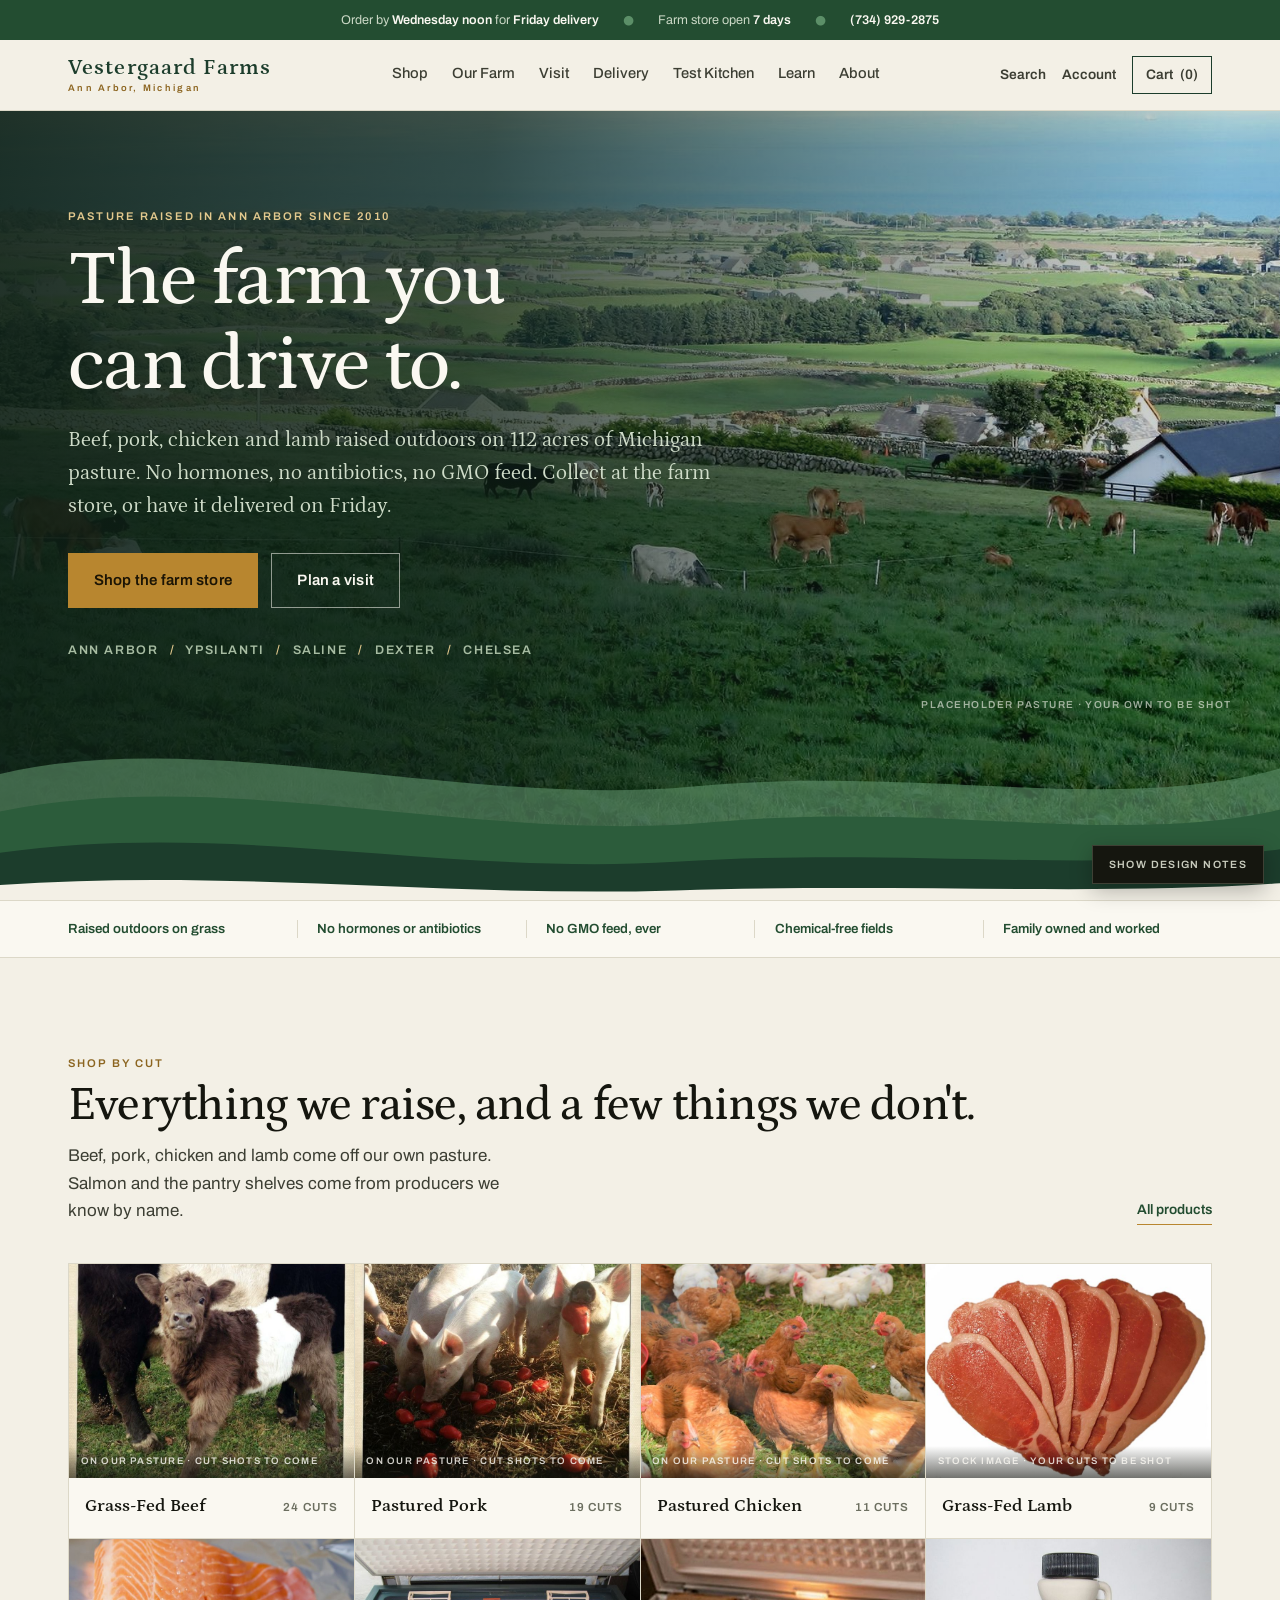
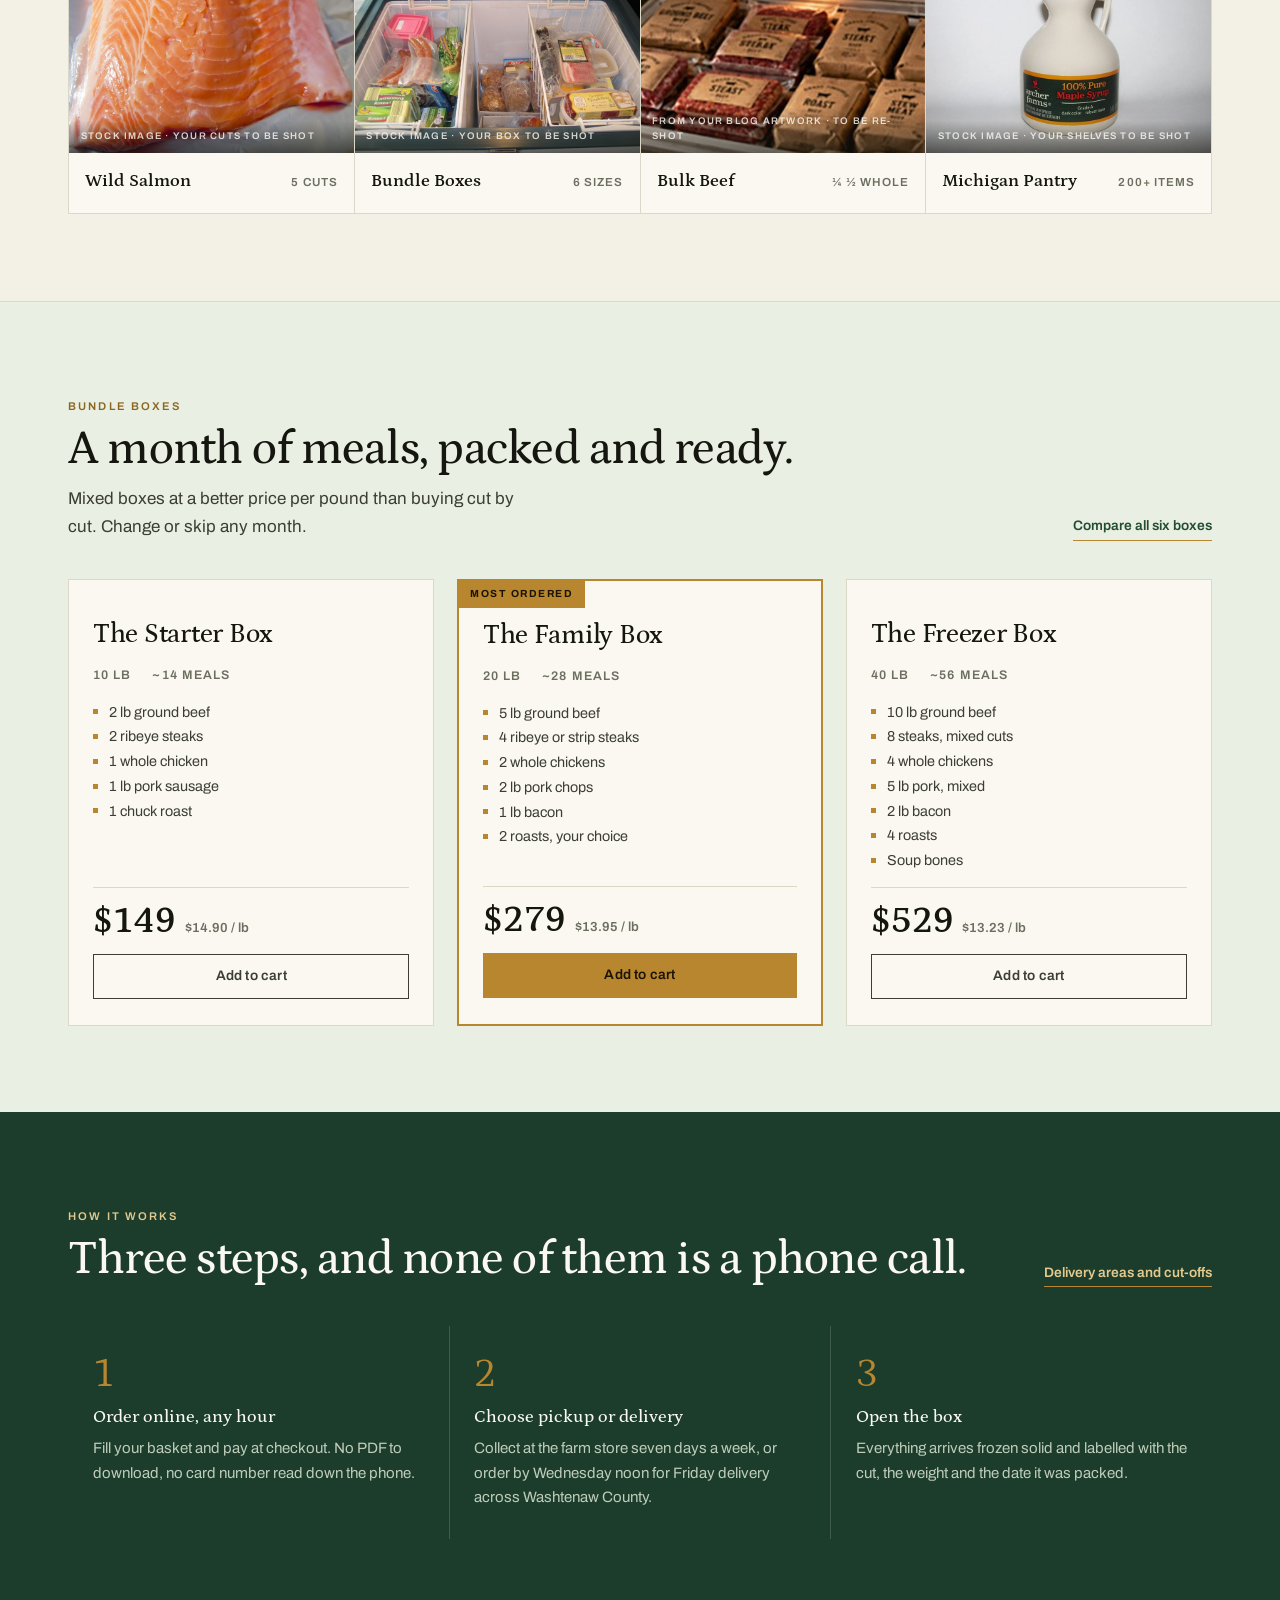
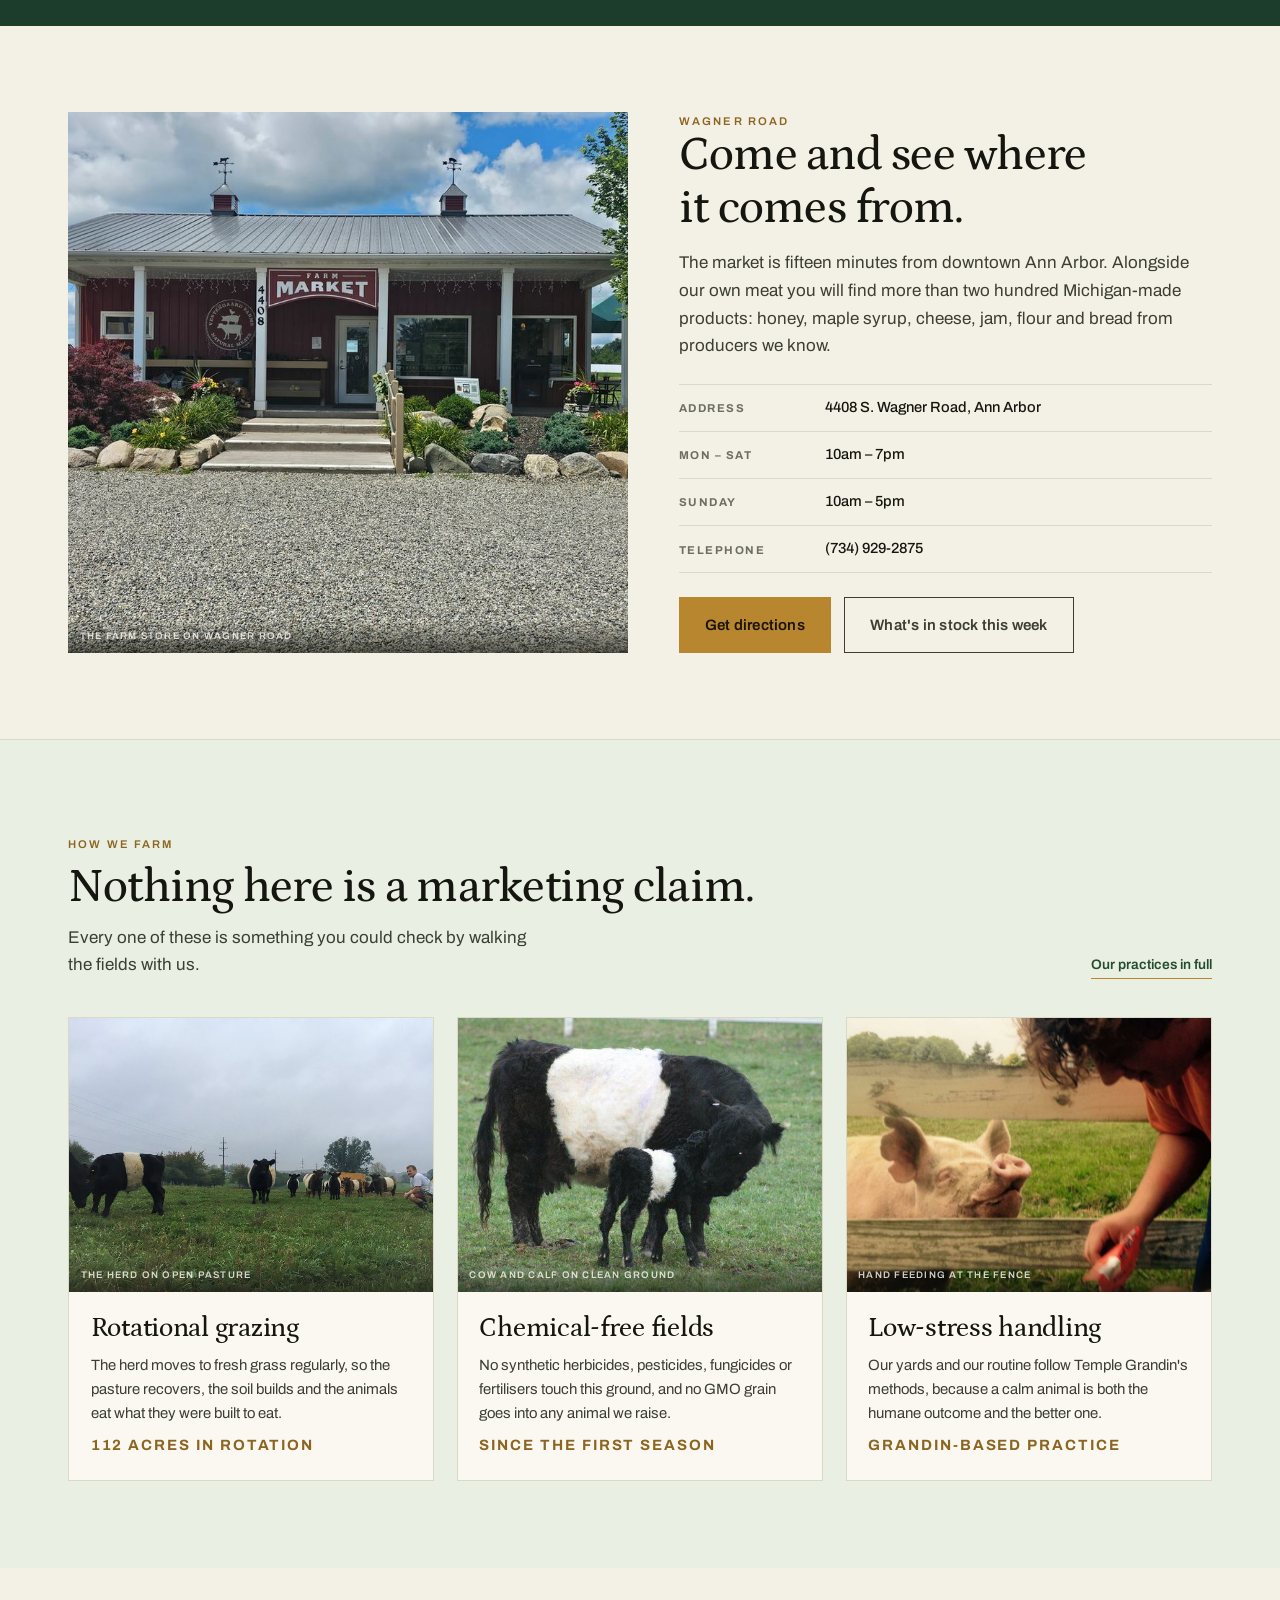
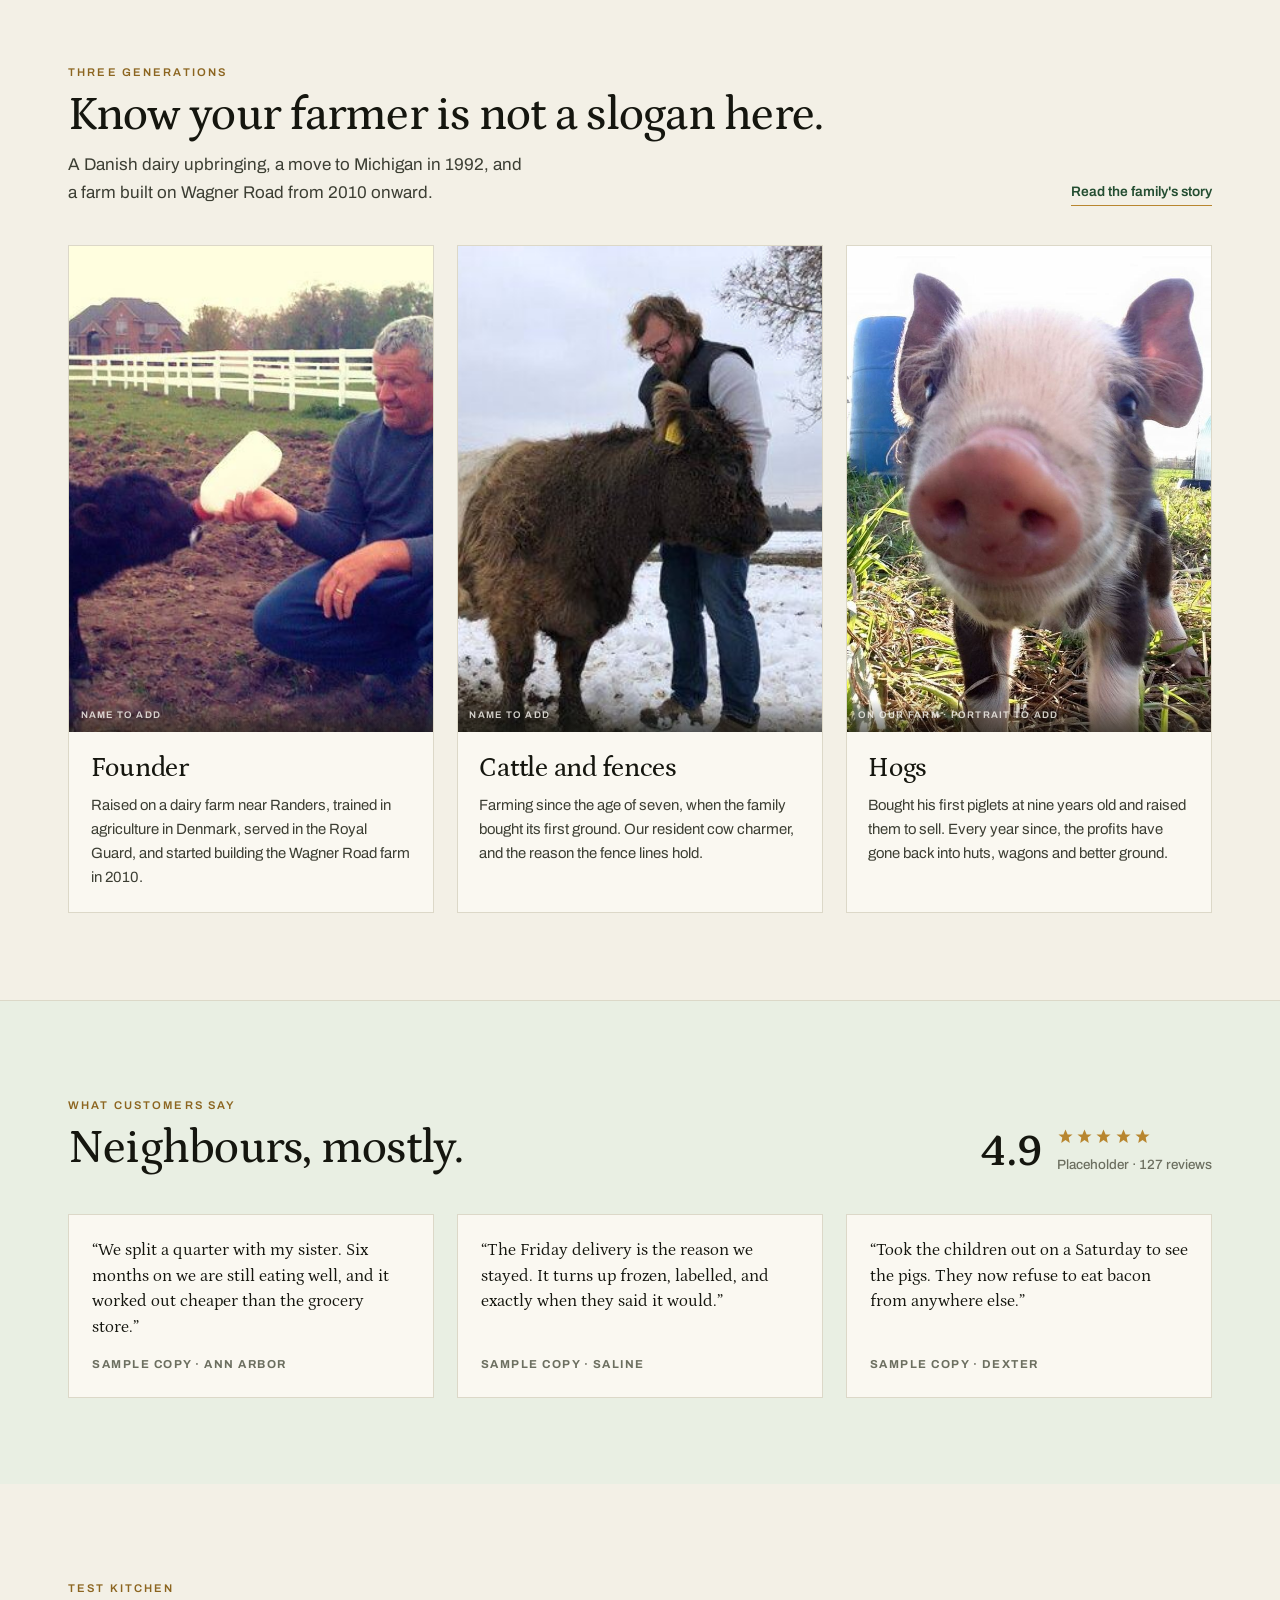
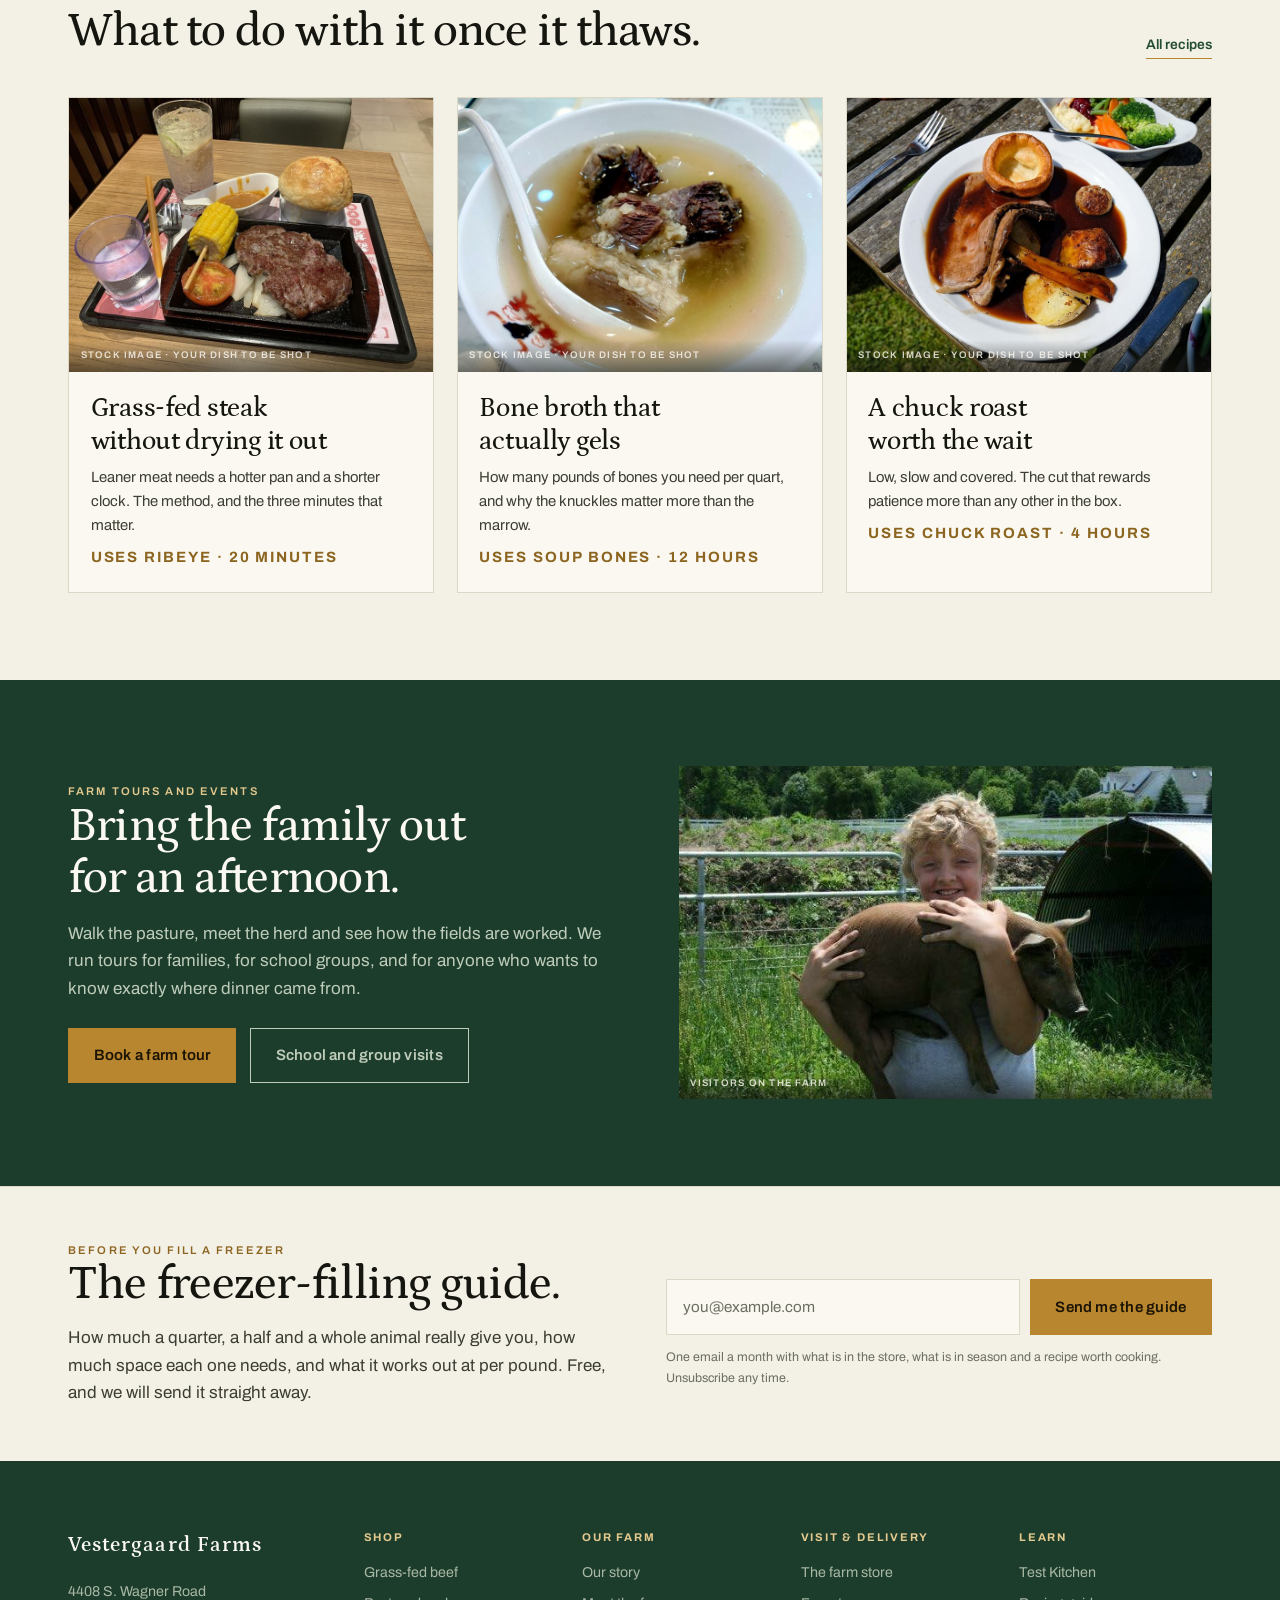
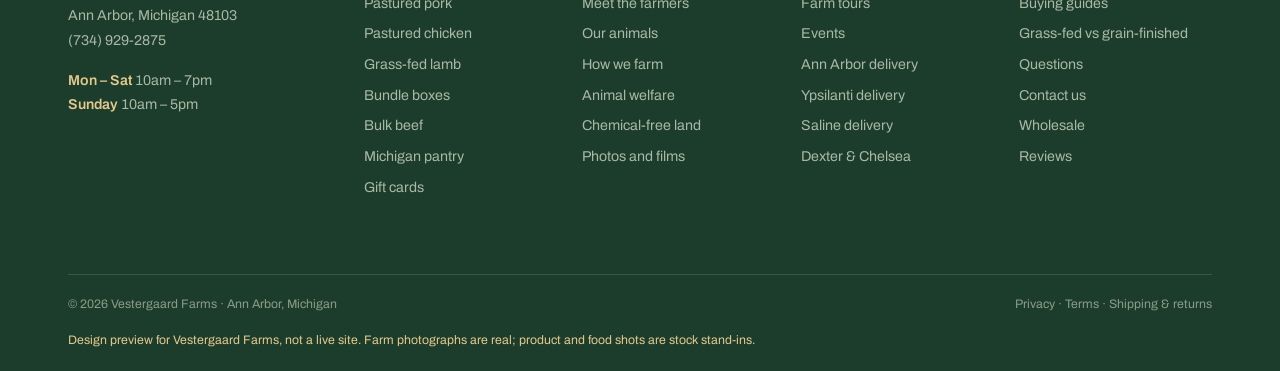
==== index.html @ 3592b152 "Vestergaard Farms homepage design preview" ====
<!DOCTYPE html>
<html lang="en">
<head>
<meta charset="utf-8">
<meta name="viewport" content="width=device-width, initial-scale=1">
<title>Vestergaard Farms Homepage</title>
<link rel="preconnect" href="https://fonts.googleapis.com">
<link rel="preconnect" href="https://fonts.gstatic.com" crossorigin>
<link href="https://fonts.googleapis.com/css2?family=Archivo:wght@400;500;600;700&family=Petrona:ital,wght@0,400;0,500;0,600;0,700;1,400&display=swap" rel="stylesheet">

<style>
/* ============================================================ tokens */
:root{
  --paper:#F3F0E6; --bone:#FAF8F1; --pale:#E9EFE3; --linen:#E0DED1;
  --forest:#1C3D2C; --green:#234D31; --field:#3F7D52; --moss:#5C8F68;
  --gold:#B8862F; --gold-dp:#8C6520; --gold-lt:#E3C98E;
  --ink:#15160F; --body:#3C3E33; --muted:#6C6F60;
  --rule:#DCD8C8;
  --serif:"Petrona",Georgia,"Times New Roman",serif;
  --sans:"Archivo",system-ui,"Segoe UI",Roboto,Helvetica,Arial,sans-serif;
  --max:1240px; --pad:clamp(1.15rem,4vw,3rem);
}

/* ============================================================ reset */
*,*::before,*::after{box-sizing:border-box}
html{-webkit-text-size-adjust:100%}
body{margin:0;background:var(--paper);color:var(--body);
  font-family:var(--sans);font-size:17px;line-height:1.62;
  -webkit-font-smoothing:antialiased}
img,svg{display:block;max-width:100%}
h1,h2,h3,h4,p,ul,ol,figure,blockquote,dl,dd{margin:0}
ul,ol{padding:0;list-style:none}
a{color:inherit;text-decoration:none}
button{font:inherit;color:inherit;background:none;border:0;cursor:pointer}
:focus-visible{outline:2px solid var(--gold);outline-offset:3px}
@media (prefers-reduced-motion:reduce){
  *,*::before,*::after{animation-duration:.001ms!important;transition-duration:.001ms!important}
}

/* ============================================================ type */
.h-xl,.h-lg,.h-md,.h-sm{font-family:var(--serif);color:var(--ink);
  font-weight:500;text-wrap:balance;line-height:1.08}
.h-xl{font-size:clamp(2.9rem,7vw,4.9rem);letter-spacing:-.022em}
.h-lg{font-size:clamp(1.95rem,4vw,2.95rem);letter-spacing:-.016em;line-height:1.12}
.h-md{font-size:clamp(1.32rem,2.2vw,1.68rem);letter-spacing:-.01em;line-height:1.2}
.h-sm{font-size:1.1rem;line-height:1.3}
.lede{font-family:var(--serif);font-size:clamp(1.1rem,1.65vw,1.32rem);
  line-height:1.55;max-width:44ch}
.eyebrow{font-size:.7rem;font-weight:600;letter-spacing:.19em;
  text-transform:uppercase;color:var(--gold-dp)}
.eyebrow--lt{color:var(--gold-lt)}
.prose{max-width:60ch}
.num{font-variant-numeric:tabular-nums;font-feature-settings:"tnum" 1}

/* ============================================================ layout */
.wrap{max-width:var(--max);margin-inline:auto;padding-inline:var(--pad)}
.band{padding-block:clamp(3.4rem,7vw,5.4rem)}
.band--tight{padding-block:clamp(2.4rem,4.5vw,3.4rem)}
.band--dark{background:var(--forest);color:#BFCCBA}
.band--dark .h-lg,.band--dark .h-md,.band--dark .h-sm{color:var(--bone)}
.band--pale{background:var(--pale)}
.rule-top{border-top:1px solid var(--rule)}
.head{display:flex;align-items:flex-end;justify-content:space-between;
  gap:1.4rem;flex-wrap:wrap;margin-bottom:clamp(1.7rem,3vw,2.5rem)}
.head p{max-width:46ch;margin-top:.55rem}
.head .h-lg{margin-top:.55rem}
.link-more{font-size:.86rem;font-weight:600;color:var(--green);
  border-bottom:1.5px solid var(--gold);padding-bottom:2px;white-space:nowrap}
.band--dark .link-more{color:var(--gold-lt)}
.link-more:hover{border-bottom-color:currentColor}
.cta-row{display:flex;gap:.85rem;flex-wrap:wrap}

/* ============================================================ buttons */
.btn{display:inline-flex;align-items:center;justify-content:center;
  font-size:.94rem;font-weight:600;letter-spacing:.015em;
  padding:.9rem 1.55rem;border:1.5px solid transparent;
  transition:background .18s ease,color .18s ease,border-color .18s ease}
.btn--gold{background:var(--gold);color:#1B1405;border-color:var(--gold)}
.btn--gold:hover{background:var(--gold-dp);border-color:var(--gold-dp);color:#fff}
.btn--ghost{border-color:currentColor}
.btn--ghost:hover{background:var(--forest);color:var(--bone);border-color:var(--forest)}
.band--dark .btn--ghost:hover{background:var(--bone);color:var(--forest);border-color:var(--bone)}
.btn--sm{padding:.66rem 1.1rem;font-size:.86rem}
.btn--block{width:100%}

/* ============================================================ preview control */
/* floats over the page so it costs the hero no height */
.notes-toggle{position:fixed;right:1rem;bottom:1rem;z-index:60;
  background:var(--ink);color:#C8CBBD;border:1px solid #3E4034;
  padding:.62rem 1rem;font-size:.66rem;letter-spacing:.13em;
  text-transform:uppercase;font-weight:600;
  box-shadow:0 6px 22px rgba(0,0,0,.28)}
.notes-toggle:hover{border-color:var(--gold);color:var(--gold-lt)}

/* ============================================================ notice */
.notice{background:var(--green);color:#CBD8C6;font-size:.79rem}
.notice .wrap{display:flex;gap:.5rem 1.5rem;flex-wrap:wrap;align-items:center;
  justify-content:center;padding-block:.62rem;text-align:center}
.notice b{color:var(--bone);font-weight:600}
.notice .dot{color:var(--moss)}

/* ============================================================ masthead */
.masthead{background:var(--paper);border-bottom:1px solid var(--rule);
  position:sticky;top:0;z-index:40}
.masthead .wrap{display:flex;align-items:center;justify-content:space-between;
  gap:1.5rem;padding-block:1rem}
.mark{display:block;font-family:var(--serif);font-size:1.4rem;font-weight:600;
  letter-spacing:.05em;color:var(--forest);line-height:1}
.mark small{display:block;font-family:var(--sans);font-size:.59rem;font-weight:600;
  letter-spacing:.24em;color:var(--gold-dp);margin-top:.34rem}
.nav{display:flex;gap:1.5rem;font-size:.92rem;font-weight:500}
.nav a{padding-block:.2rem;border-bottom:2px solid transparent}
.nav a:hover{border-bottom-color:var(--gold)}
.tools{display:flex;align-items:center;gap:1rem;font-size:.86rem;font-weight:600}
.cart{display:inline-flex;align-items:center;gap:.45rem;
  border:1.5px solid var(--forest);padding:.42rem .8rem}
.cart:hover{background:var(--forest);color:var(--bone)}
@media (max-width:1080px){.nav{display:none}}
@media (max-width:560px){.tools .hide-xs{display:none}}

/* ============================================================ hero */
.hero{position:relative;isolation:isolate;overflow:hidden;background:var(--forest);
  display:flex;align-items:center;
  /* fill what is left of the screen below the bars, so the curve lands on the fold */
  min-height:calc(100vh - var(--stack,116px));
  min-height:calc(100svh - var(--stack,116px))}
.hero__img{position:absolute;inset:0;width:100%;height:100%;object-fit:cover;
  object-position:50% 58%;z-index:-2}
.hero__scrim{position:absolute;inset:0;z-index:-1;background:
  linear-gradient(96deg,rgba(14,32,22,.92) 0%,rgba(14,32,22,.78) 36%,
  rgba(14,32,22,.44) 64%,rgba(14,32,22,.18) 90%)}
/* curved bands carry the photo down into the page */
.hero__curve{position:absolute;left:0;right:0;bottom:-1px;width:100%;
  height:clamp(96px,14vw,200px);z-index:1;pointer-events:none}
/* narrow screens have no empty right side to fall back on, so darken evenly */
@media (max-width:820px){
  .hero__scrim{background:linear-gradient(180deg,rgba(16,36,25,.84) 0%,
    rgba(16,36,25,.76) 50%,rgba(16,36,25,.88) 100%)}
  /* no room for the photo note beside the delivery towns; the footer says it too */
  .hero__plate{display:none}
}
.hero__inner{position:relative;z-index:2;width:100%;
  padding-block:clamp(2rem,4vw,3rem) clamp(7rem,15vw,12rem)}
.hero .h-xl{margin:.85rem 0 1.05rem;max-width:14ch;color:var(--bone)}
.hero .lede{color:#CFDCC9;max-width:47ch}
.hero .cta-row{margin-top:1.9rem}
.hero .btn--ghost{color:var(--bone);border-color:rgba(250,248,241,.55)}
.hero .btn--ghost:hover{background:var(--bone);color:var(--forest);border-color:var(--bone)}
.hero__towns{margin-top:2rem;font-size:.78rem;font-weight:600;letter-spacing:.13em;
  text-transform:uppercase;color:#A7BCA2}
.hero__towns span{color:var(--gold-lt);margin-inline:.4rem}
.hero__plate{position:absolute;right:var(--pad);bottom:clamp(102px,14.6vw,208px);z-index:3;
  font-size:.63rem;letter-spacing:.15em;text-transform:uppercase;font-weight:600;
  color:rgba(250,248,241,.6);text-align:right}

/* ============================================================ trust */
.trust{background:var(--bone);border-block:1px solid var(--rule)}
.trust ul{display:grid;grid-template-columns:repeat(5,1fr);padding-block:1.2rem}
.trust li{padding-inline:1.2rem;font-size:.83rem;font-weight:600;line-height:1.35;
  color:var(--green);border-left:1px solid var(--rule)}
.trust li:first-child{border-left:0;padding-left:0}
@media (max-width:900px){
  .trust ul{grid-template-columns:repeat(2,1fr);gap:.85rem 0}
  .trust li:nth-child(odd){border-left:0;padding-left:0}
}

/* ============================================================ plates */
.plate{position:relative;aspect-ratio:4/3;overflow:hidden;display:grid;
  place-items:center;background:var(--forest);
  background-image:linear-gradient(158deg,rgba(63,125,82,.55) 0%,rgba(28,61,44,0) 62%)}
.plate::before{content:"";position:absolute;inset:13px;
  border:1px solid rgba(250,248,241,.17);pointer-events:none}
.plate::after{content:"";position:absolute;inset:0;pointer-events:none;
  background:repeating-linear-gradient(135deg,rgba(250,248,241,.05) 0 2px,transparent 2px 8px)}
.plate__no{font-family:var(--serif);font-weight:400;line-height:1;
  font-size:clamp(2.1rem,4.6vw,3.2rem);color:rgba(227,201,142,.44)}
.plate__cap{position:absolute;left:0;right:0;bottom:0;z-index:2;
  padding:.5rem .72rem;font-size:.6rem;letter-spacing:.13em;text-transform:uppercase;
  font-weight:600;color:rgba(250,248,241,.82);
  background:linear-gradient(transparent,rgba(21,22,15,.6))}
.plate--wide{aspect-ratio:16/10}
.plate--tall{aspect-ratio:3/4}
.plate--warm{background:#4E3A11;
  background-image:linear-gradient(158deg,rgba(184,134,47,.5) 0%,rgba(78,58,17,0) 62%)}

/* real photograph, same frame as a plate */
.shot{position:relative;overflow:hidden;aspect-ratio:4/3;background:var(--forest)}
.shot img{width:100%;height:100%;object-fit:cover}
.shot--wide{aspect-ratio:16/10}
.shot--tall{aspect-ratio:3/4}
.shot--top img{object-position:50% 30%}

/* ============================================================ categories */
.cats{display:grid;grid-template-columns:repeat(4,1fr);gap:1px;
  background:var(--rule);border:1px solid var(--rule)}
.cat{background:var(--bone);display:block;transition:background .18s ease}
.cat:hover{background:#fff}
.cat__body{display:flex;align-items:baseline;justify-content:space-between;
  gap:.7rem;padding:.92rem 1rem 1.05rem}
.cat__name{font-family:var(--serif);font-size:1.12rem;font-weight:600;color:var(--ink)}
.cat__count{font-size:.73rem;font-weight:600;letter-spacing:.09em;
  text-transform:uppercase;color:var(--muted);white-space:nowrap}
.cat:hover .cat__name{color:var(--gold-dp)}
@media (max-width:960px){.cats{grid-template-columns:repeat(2,1fr)}}

/* ============================================================ bundles */
.bundles{display:grid;grid-template-columns:repeat(3,1fr);gap:1.4rem}
.bundle{position:relative;background:var(--bone);border:1px solid var(--rule);
  display:flex;flex-direction:column}
.bundle--feature{border:2px solid var(--gold)}
.bundle__tag{position:absolute;top:0;left:0;background:var(--gold);color:#1B1405;
  font-size:.64rem;font-weight:700;letter-spacing:.15em;text-transform:uppercase;
  padding:.34rem .7rem}
.bundle__pad{padding:2.4rem 1.5rem 1.6rem;display:flex;flex-direction:column;
  gap:.9rem;flex:1}
.bundle__spec{display:flex;gap:1.3rem;font-size:.78rem;font-weight:600;
  letter-spacing:.09em;text-transform:uppercase;color:var(--muted)}
.bundle__list{font-size:.9rem;line-height:1.72}
.bundle__list li{padding-left:1rem;position:relative}
.bundle__list li::before{content:"";position:absolute;left:0;top:.68em;
  width:5px;height:5px;background:var(--gold)}
.bundle__price{display:flex;align-items:baseline;gap:.55rem;
  border-top:1px solid var(--rule);padding-top:.9rem;margin-top:auto}
.bundle__amt{font-family:var(--serif);font-size:2.3rem;font-weight:600;
  color:var(--ink);line-height:1}
.bundle__per{font-size:.82rem;font-weight:600;color:var(--muted)}
@media (max-width:900px){.bundles{grid-template-columns:1fr}}

/* ============================================================ steps */
.steps{display:grid;grid-template-columns:repeat(3,1fr);gap:1px;
  background:rgba(191,204,186,.22)}
.step{background:var(--forest);padding:1.85rem 1.55rem}
.step__n{font-family:var(--serif);font-size:2.5rem;font-weight:400;color:var(--gold);
  line-height:1;display:block;margin-bottom:.65rem}
.step p{margin-top:.5rem;font-size:.94rem}
@media (max-width:820px){.steps{grid-template-columns:1fr}}

/* ============================================================ split */
.split{display:grid;grid-template-columns:1.05fr 1fr;
  gap:clamp(1.8rem,4vw,3.4rem);align-items:center}
@media (max-width:900px){
  .split{grid-template-columns:1fr}
  .split--flip .split__media{order:-1}
}
@media (min-width:901px){.split--flip .split__media{order:2}}
.split--stretch{align-items:stretch}
.shot--fill{aspect-ratio:auto;height:100%;min-height:340px}
.facts{border-top:1px solid var(--rule);margin-top:1.5rem}
.facts div{display:flex;gap:1.1rem;padding:.7rem 0;border-bottom:1px solid var(--rule);
  font-size:.92rem}
.facts dt{flex:0 0 8rem;font-size:.71rem;font-weight:700;letter-spacing:.13em;
  text-transform:uppercase;color:var(--muted);padding-top:.28em}
.facts dd{color:var(--ink);font-weight:500}
.band--dark .facts,.band--dark .facts div{border-color:rgba(191,204,186,.22)}
.band--dark .facts dt{color:var(--moss)}
.band--dark .facts dd{color:var(--bone)}

/* ============================================================ trio */
.trio{display:grid;grid-template-columns:repeat(3,1fr);gap:1.4rem}
@media (max-width:900px){.trio{grid-template-columns:1fr}}
.card{background:var(--bone);border:1px solid var(--rule)}
.card__pad{padding:1.3rem 1.35rem 1.45rem}
.card__pad p{margin-top:.5rem;font-size:.93rem}
.card__meta{margin-top:.85rem;font-size:.71rem;font-weight:700;letter-spacing:.13em;
  text-transform:uppercase;color:var(--gold-dp)}

/* ============================================================ reviews */
.rating{display:flex;align-items:center;gap:.85rem;flex-wrap:wrap}
.rating__score{font-family:var(--serif);font-size:2.9rem;font-weight:600;
  color:var(--ink);line-height:1}
.stars{display:flex;gap:.14rem;color:var(--gold)}
.stars svg{width:17px;height:17px}
.rating__count{font-size:.84rem;color:var(--muted);font-weight:500}
.quotes{display:grid;grid-template-columns:repeat(3,1fr);gap:1.4rem;margin-top:2rem}
@media (max-width:900px){.quotes{grid-template-columns:1fr}}
.quote{background:var(--bone);border:1px solid var(--rule);padding:1.45rem;
  display:flex;flex-direction:column;gap:.9rem}
.quote blockquote{font-family:var(--serif);font-size:1.05rem;line-height:1.52;
  color:var(--ink)}
.quote figcaption{font-size:.72rem;font-weight:700;letter-spacing:.13em;
  text-transform:uppercase;color:var(--muted);margin-top:auto}

/* ============================================================ signup */
.signup{display:grid;grid-template-columns:1fr 1fr;gap:clamp(1.6rem,4vw,3.2rem);
  align-items:center}
@media (max-width:820px){.signup{grid-template-columns:1fr}}
.form{display:flex;gap:.6rem;flex-wrap:wrap;margin-top:1.2rem}
.form input{flex:1 1 15rem;background:var(--bone);border:1.5px solid var(--rule);
  padding:.88rem 1rem;font:inherit;font-size:.95rem;color:var(--ink)}
.form input::placeholder{color:var(--muted)}
.form input:focus{border-color:var(--gold);outline:none}
.fineprint{margin-top:.8rem;font-size:.78rem;color:var(--muted)}

/* ============================================================ footer */
.foot{background:var(--forest);color:#A9B8A4;font-size:.89rem}
.foot__grid{display:grid;grid-template-columns:1.4fr repeat(4,1fr);
  gap:2rem 1.6rem;padding-block:clamp(3rem,6vw,4.2rem)}
@media (max-width:1000px){.foot__grid{grid-template-columns:repeat(2,1fr)}}
@media (max-width:560px){.foot__grid{grid-template-columns:1fr}}
.foot h4{font-size:.7rem;font-weight:700;letter-spacing:.16em;text-transform:uppercase;
  color:var(--gold-lt);margin-bottom:.9rem}
.foot li{margin-bottom:.48rem}
.foot a:hover{color:var(--bone);border-bottom:1px solid var(--gold)}
.foot__mark{font-family:var(--serif);font-size:1.32rem;font-weight:600;
  letter-spacing:.05em;color:var(--bone)}
.foot__addr{margin-top:1rem;line-height:1.72}
.foot__addr b{color:var(--gold-lt);font-weight:600}
.foot__bar{border-top:1px solid rgba(169,184,164,.22);padding-block:1.25rem;
  display:flex;gap:.7rem 1.6rem;flex-wrap:wrap;justify-content:space-between;
  font-size:.77rem;color:#8B9C87}

/* ============================================================ notes */
.note{display:none;background:#FBF3E4;border-left:3px solid var(--gold);
  padding:.85rem 1.1rem;margin:0 0 1.5rem;font-size:.85rem;line-height:1.55;
  color:#4A3A15;max-width:74ch}
.note b{display:block;font-size:.67rem;font-weight:700;letter-spacing:.14em;
  text-transform:uppercase;color:var(--gold-dp);margin-bottom:.28rem}
body.show-notes .note{display:block}
</style>
</head>
<body>

<button id="notesBtn" class="notes-toggle" aria-pressed="false">Show design notes</button>

<!-- ══════════════════════════════════════════ delivery notice -->
<div class="notice">
  <div class="wrap">
    <span>Order by <b>Wednesday noon</b> for <b>Friday delivery</b></span>
    <span class="dot" aria-hidden="true">&#9679;</span>
    <span>Farm store open <b>7 days</b></span>
    <span class="dot" aria-hidden="true">&#9679;</span>
    <span><b>(734) 929-2875</b></span>
  </div>
</div>

<!-- ══════════════════════════════════════════ masthead -->
<header class="masthead">
  <div class="wrap">
    <a class="mark" href="#">Vestergaard Farms<small>Ann Arbor, Michigan</small></a>
    <nav class="nav" aria-label="Primary">
      <a href="#shop">Shop</a><a href="#farm">Our Farm</a><a href="#visit">Visit</a>
      <a href="#delivery">Delivery</a><a href="#kitchen">Test Kitchen</a>
      <a href="#learn">Learn</a><a href="#about">About</a>
    </nav>
    <div class="tools">
      <a class="hide-xs" href="#">Search</a>
      <a class="hide-xs" href="#">Account</a>
      <a class="cart" href="#">Cart <span class="num">(0)</span></a>
    </div>
  </div>
</header>

<!-- ══════════════════════════════════════════ hero -->
<section class="hero">
  <img class="hero__img" src="images/hero-pasture.jpg" width="1600" height="968"
       alt="Cattle grazing on open green pasture">
  <div class="hero__scrim"></div>
  <svg class="hero__curve" viewBox="0 0 1440 200" preserveAspectRatio="none"
       aria-hidden="true" focusable="false">
    <path d="M0 58C230 4 520 96 780 72 1040 48 1250 104 1440 52V200H0Z"
          fill="#5C8F68" opacity=".62"/>
    <path d="M0 100C250 48 540 136 800 112 1060 88 1255 140 1440 98V200H0Z"
          fill="#2C5C3B"/>
    <path d="M0 146C260 110 500 172 760 156 1020 140 1235 170 1440 142V200H0Z"
          fill="#1C3D2C"/>
    <path d="M0 182C260 164 500 196 760 188 1020 180 1235 194 1440 180V200H0Z"
          fill="#F3F0E6"/>
  </svg>

  <div class="wrap hero__inner">
    <p class="eyebrow eyebrow--lt">Pasture raised in Ann Arbor since 2010</p>
    <h1 class="h-xl">The farm you can drive to.</h1>
    <p class="lede">Beef, pork, chicken and lamb raised outdoors on 112 acres of Michigan
      pasture. No hormones, no antibiotics, no GMO feed. Collect at the farm store, or have
      it delivered on Friday.</p>
    <div class="cta-row">
      <a class="btn btn--gold" href="#shop">Shop the farm store</a>
      <a class="btn btn--ghost" href="#visit">Plan a visit</a>
    </div>
    <p class="hero__towns">Ann Arbor <span>/</span> Ypsilanti <span>/</span> Saline
      <span>/</span> Dexter <span>/</span> Chelsea</p>
  </div>

  <p class="hero__plate">Placeholder pasture &middot; your own to be shot</p>
</section>

<!-- ══════════════════════════════════════════ trust -->
<div class="trust">
  <div class="wrap">
    <ul>
      <li>Raised outdoors on grass</li>
      <li>No hormones or antibiotics</li>
      <li>No GMO feed, ever</li>
      <li>Chemical-free fields</li>
      <li>Family owned and worked</li>
    </ul>
  </div>
</div>

<!-- ══════════════════════════════════════════ shop -->
<section class="band" id="shop">
  <div class="wrap">
    <div class="note"><b>Why this sits directly under the hero</b>The homepage currently
      opens with a paragraph of text and no way to buy anything. Putting the catalogue here
      is the single biggest change on the page. Each tile is a real category page indexed
      under your own domain, which is exactly what the Barn2Door storefront cannot do.</div>

    <div class="note"><b>What the empty frames are telling you</b>Every photograph on this page comes from your existing library. The numbered frames are the nine shots that do not exist yet, and almost all of them are product: the cuts themselves, a packed bundle box, the Michigan shelves, and food on a plate. That is the whole argument for the photography day in one glance.</div>

    <div class="head">
      <div>
        <p class="eyebrow">Shop by cut</p>
        <h2 class="h-lg">Everything we raise, and a few things we don't.</h2>
        <p>Beef, pork, chicken and lamb come off our own pasture. Salmon and the pantry
          shelves come from producers we know by name.</p>
      </div>
      <a class="link-more" href="#">All products</a>
    </div>

    <div class="cats">
      <a class="cat" href="#"><div class="shot"><img src="images/cat-beef.jpg" width="800" height="800" loading="lazy" alt="Two Belted Galloway calves on pasture"><span class="plate__cap">On our pasture &middot; cut shots to come</span></div>
        <div class="cat__body"><span class="cat__name">Grass-Fed Beef</span>
        <span class="cat__count num">24 cuts</span></div></a>

      <a class="cat" href="#"><div class="shot"><img src="images/cat-pork.jpg" width="800" height="800" loading="lazy" alt="Pastured pigs feeding outdoors"><span class="plate__cap">On our pasture &middot; cut shots to come</span></div>
        <div class="cat__body"><span class="cat__name">Pastured Pork</span>
        <span class="cat__count num">19 cuts</span></div></a>

      <a class="cat" href="#"><div class="shot"><img src="images/cat-chicken.jpg" width="800" height="533" loading="lazy" alt="Free-range hens on grass"><span class="plate__cap">On our pasture &middot; cut shots to come</span></div>
        <div class="cat__body"><span class="cat__name">Pastured Chicken</span>
        <span class="cat__count num">11 cuts</span></div></a>

      <a class="cat" href="#"><div class="shot"><img src="images/cat-lamb.jpg" width="800" height="600" loading="lazy" alt="Lamb loin chops"><span class="plate__cap">Stock image &middot; your cuts to be shot</span></div>
        <div class="cat__body"><span class="cat__name">Grass-Fed Lamb</span>
        <span class="cat__count num">9 cuts</span></div></a>

      <a class="cat" href="#"><div class="shot"><img src="images/cat-salmon.jpg" width="800" height="616" loading="lazy" alt="A raw salmon fillet"><span class="plate__cap">Stock image &middot; your cuts to be shot</span></div>
        <div class="cat__body"><span class="cat__name">Wild Salmon</span>
        <span class="cat__count num">5 cuts</span></div></a>

      <a class="cat" href="#"><div class="shot"><img src="images/cat-bundles.jpg" width="800" height="600" loading="lazy" alt="A freezer of packaged meat portions"><span class="plate__cap">Stock image &middot; your box to be shot</span></div>
        <div class="cat__body"><span class="cat__name">Bundle Boxes</span>
        <span class="cat__count num">6 sizes</span></div></a>

      <a class="cat" href="#"><div class="shot"><img src="images/cat-bulk.jpg" width="516" height="852" loading="lazy" alt="A chest freezer filled with wrapped cuts of beef"><span class="plate__cap">From your blog artwork &middot; to be re-shot</span></div>
        <div class="cat__body"><span class="cat__name">Bulk Beef</span>
        <span class="cat__count num">&frac14; &frac12; whole</span></div></a>

      <a class="cat" href="#"><div class="shot"><img src="images/cat-pantry.jpg" width="800" height="600" loading="lazy" alt="A bottle of pure maple syrup"><span class="plate__cap">Stock image &middot; your shelves to be shot</span></div>
        <div class="cat__body"><span class="cat__name">Michigan Pantry</span>
        <span class="cat__count num">200+ items</span></div></a>
    </div>
  </div>
</section>

<!-- ══════════════════════════════════════════ bundles -->
<section class="band band--pale rule-top">
  <div class="wrap">
    <div class="note"><b>Prices are the point</b>There is no price anywhere on the current
      website. Showing price and price per pound together lets someone judge value without
      picking up the phone, and price per pound is what bulk buyers actually compare.</div>

    <div class="head">
      <div>
        <p class="eyebrow">Bundle boxes</p>
        <h2 class="h-lg">A month of meals, packed and ready.</h2>
        <p>Mixed boxes at a better price per pound than buying cut by cut. Change or skip
          any month.</p>
      </div>
      <a class="link-more" href="#">Compare all six boxes</a>
    </div>

    <div class="bundles">
      <article class="bundle">
        <div class="bundle__pad">
          <h3 class="h-md">The Starter Box</h3>
          <p class="bundle__spec num"><span>10 lb</span><span>~14 meals</span></p>
          <ul class="bundle__list">
            <li>2 lb ground beef</li><li>2 ribeye steaks</li><li>1 whole chicken</li>
            <li>1 lb pork sausage</li><li>1 chuck roast</li>
          </ul>
          <p class="bundle__price"><span class="bundle__amt num">$149</span>
            <span class="bundle__per num">$14.90 / lb</span></p>
          <a class="btn btn--ghost btn--sm btn--block" href="#">Add to cart</a>
        </div>
      </article>

      <article class="bundle bundle--feature">
        <p class="bundle__tag">Most ordered</p>
        <div class="bundle__pad">
          <h3 class="h-md">The Family Box</h3>
          <p class="bundle__spec num"><span>20 lb</span><span>~28 meals</span></p>
          <ul class="bundle__list">
            <li>5 lb ground beef</li><li>4 ribeye or strip steaks</li>
            <li>2 whole chickens</li><li>2 lb pork chops</li><li>1 lb bacon</li>
            <li>2 roasts, your choice</li>
          </ul>
          <p class="bundle__price"><span class="bundle__amt num">$279</span>
            <span class="bundle__per num">$13.95 / lb</span></p>
          <a class="btn btn--gold btn--sm btn--block" href="#">Add to cart</a>
        </div>
      </article>

      <article class="bundle">
        <div class="bundle__pad">
          <h3 class="h-md">The Freezer Box</h3>
          <p class="bundle__spec num"><span>40 lb</span><span>~56 meals</span></p>
          <ul class="bundle__list">
            <li>10 lb ground beef</li><li>8 steaks, mixed cuts</li>
            <li>4 whole chickens</li><li>5 lb pork, mixed</li><li>2 lb bacon</li>
            <li>4 roasts</li><li>Soup bones</li>
          </ul>
          <p class="bundle__price"><span class="bundle__amt num">$529</span>
            <span class="bundle__per num">$13.23 / lb</span></p>
          <a class="btn btn--ghost btn--sm btn--block" href="#">Add to cart</a>
        </div>
      </article>
    </div>
  </div>
</section>

<!-- ══════════════════════════════════════════ how it works -->
<section class="band band--dark" id="delivery">
  <div class="wrap">
    <div class="head">
      <div>
        <p class="eyebrow eyebrow--lt">How it works</p>
        <h2 class="h-lg">Three steps, and none of them is a phone call.</h2>
      </div>
      <a class="link-more" href="#">Delivery areas and cut-offs</a>
    </div>
    <div class="steps">
      <div class="step"><span class="step__n num">1</span>
        <h3 class="h-sm">Order online, any hour</h3>
        <p>Fill your basket and pay at checkout. No PDF to download, no card number read
          down the phone.</p></div>
      <div class="step"><span class="step__n num">2</span>
        <h3 class="h-sm">Choose pickup or delivery</h3>
        <p>Collect at the farm store seven days a week, or order by Wednesday noon for
          Friday delivery across Washtenaw County.</p></div>
      <div class="step"><span class="step__n num">3</span>
        <h3 class="h-sm">Open the box</h3>
        <p>Everything arrives frozen solid and labelled with the cut, the weight and the
          date it was packed.</p></div>
    </div>
  </div>
</section>

<!-- ══════════════════════════════════════════ farm store -->
<section class="band" id="visit">
  <div class="wrap">
    <div class="note"><b>Your strongest advantage, given real estate</b>No national
      competitor can sell to an Ann Arbor family on a Saturday afternoon. The store and the
      Michigan-made shelves are the one thing none of them can copy, so the page treats the
      visit as a product rather than an address in the footer.</div>

    <div class="split split--stretch">
      <div class="split__media">
        <div class="shot shot--fill"><img src="images/farm-store.jpg" width="1000" height="750" loading="lazy" alt="The Vestergaard Farms market building"><span class="plate__cap">The farm store on Wagner Road</span></div>
      </div>
      <div>
        <p class="eyebrow">Wagner Road</p>
        <h2 class="h-lg">Come and see where it comes from.</h2>
        <p class="prose" style="margin-top:.85rem">The market is fifteen minutes from
          downtown Ann Arbor. Alongside our own meat you will find more than two hundred
          Michigan-made products: honey, maple syrup, cheese, jam, flour and bread from
          producers we know.</p>
        <dl class="facts">
          <div><dt>Address</dt><dd>4408 S. Wagner Road, Ann Arbor</dd></div>
          <div><dt>Mon &ndash; Sat</dt><dd class="num">10am &ndash; 7pm</dd></div>
          <div><dt>Sunday</dt><dd class="num">10am &ndash; 5pm</dd></div>
          <div><dt>Telephone</dt><dd class="num">(734) 929-2875</dd></div>
        </dl>
        <div class="cta-row" style="margin-top:1.5rem">
          <a class="btn btn--gold" href="#">Get directions</a>
          <a class="btn btn--ghost" href="#">What's in stock this week</a>
        </div>
      </div>
    </div>
  </div>
</section>

<!-- ══════════════════════════════════════════ how we farm -->
<section class="band band--pale rule-top" id="farm">
  <div class="wrap">
    <div class="note"><b>Stop sending people away</b>The homepage currently links out to
      eatwild.com and three other sites to explain pasture farming. Each of these becomes a
      page of your own, so the traffic and the credit stay here.</div>

    <div class="head">
      <div>
        <p class="eyebrow">How we farm</p>
        <h2 class="h-lg">Nothing here is a marketing claim.</h2>
        <p>Every one of these is something you could check by walking the fields with us.</p>
      </div>
      <a class="link-more" href="#">Our practices in full</a>
    </div>

    <div class="trio">
      <article class="card">
        <div class="shot"><img src="images/farm-grazing.jpg" width="800" height="533" loading="lazy" alt="Cattle grazing across open pasture"><span class="plate__cap">The herd on open pasture</span></div>
        <div class="card__pad">
          <h3 class="h-md">Rotational grazing</h3>
          <p>The herd moves to fresh grass regularly, so the pasture recovers, the soil
            builds and the animals eat what they were built to eat.</p>
          <p class="card__meta">112 acres in rotation</p>
        </div>
      </article>
      <article class="card">
        <div class="shot"><img src="images/farm-fields.jpg" width="594" height="396" loading="lazy" alt="A Belted Galloway cow and her calf on clean grass"><span class="plate__cap">Cow and calf on clean ground</span></div>
        <div class="card__pad">
          <h3 class="h-md">Chemical-free fields</h3>
          <p>No synthetic herbicides, pesticides, fungicides or fertilisers touch this
            ground, and no GMO grain goes into any animal we raise.</p>
          <p class="card__meta">Since the first season</p>
        </div>
      </article>
      <article class="card">
        <div class="shot"><img src="images/farm-handling.jpg" width="800" height="800" loading="lazy" alt="A pig being hand-fed over the fence"><span class="plate__cap">Hand feeding at the fence</span></div>
        <div class="card__pad">
          <h3 class="h-md">Low-stress handling</h3>
          <p>Our yards and our routine follow Temple Grandin's methods, because a calm
            animal is both the humane outcome and the better one.</p>
          <p class="card__meta">Grandin-based practice</p>
        </div>
      </article>
    </div>
  </div>
</section>

<!-- ══════════════════════════════════════════ the family -->
<section class="band" id="about">
  <div class="wrap">
    <div class="note"><b>Names and portraits to be added</b>Roles stand in as placeholders
      here. This is the content no competitor can replicate, and it is currently three
      paragraphs of unstyled table text with no photographs anywhere on the site.</div>

    <div class="head">
      <div>
        <p class="eyebrow">Three generations</p>
        <h2 class="h-lg">Know your farmer is not a slogan here.</h2>
        <p>A Danish dairy upbringing, a move to Michigan in 1992, and a farm built on
          Wagner Road from 2010 onward.</p>
      </div>
      <a class="link-more" href="#">Read the family's story</a>
    </div>

    <div class="trio">
      <article class="card">
        <div class="shot shot--tall shot--top"><img src="images/family-founder.jpg" width="604" height="453" loading="lazy" alt="A farmer bottle-feeding a calf"><span class="plate__cap">Name to add</span></div>
        <div class="card__pad">
          <h3 class="h-md">Founder</h3>
          <p>Raised on a dairy farm near Randers, trained in agriculture in Denmark, served
            in the Royal Guard, and started building the Wagner Road farm in 2010.</p>
        </div>
      </article>
      <article class="card">
        <div class="shot shot--tall shot--top"><img src="images/family-cattle.jpg" width="499" height="374" loading="lazy" alt="A farmer with one of the cattle in winter"><span class="plate__cap">Name to add</span></div>
        <div class="card__pad">
          <h3 class="h-md">Cattle and fences</h3>
          <p>Farming since the age of seven, when the family bought its first ground. Our
            resident cow charmer, and the reason the fence lines hold.</p>
        </div>
      </article>
      <article class="card">
        <div class="shot shot--tall"><img src="images/family-hogs.jpg" width="700" height="933" loading="lazy" alt="A piglet on the farm"><span class="plate__cap">On our farm &middot; portrait to add</span></div>
        <div class="card__pad">
          <h3 class="h-md">Hogs</h3>
          <p>Bought his first piglets at nine years old and raised them to sell. Every year
            since, the profits have gone back into huts, wagons and better ground.</p>
        </div>
      </article>
    </div>
  </div>
</section>

<!-- ══════════════════════════════════════════ reviews -->
<section class="band band--pale rule-top">
  <div class="wrap">
    <div class="note"><b>Sample copy &middot; real reviews to be collected</b>There is not
      one customer voice anywhere on the site today. We would start collecting reviews now,
      so the new site launches with genuine ones already in place and marked up so the stars
      show in Google results.</div>

    <div class="head">
      <div>
        <p class="eyebrow">What customers say</p>
        <h2 class="h-lg">Neighbours, mostly.</h2>
      </div>
      <div class="rating">
        <span class="rating__score num">4.9</span>
        <div>
          <div class="stars" aria-hidden="true">
            <svg viewBox="0 0 24 24" fill="currentColor"><path d="M12 2l3 7h7l-5.5 4.5L18 21l-6-4-6 4 1.5-7.5L2 9h7z"/></svg>
            <svg viewBox="0 0 24 24" fill="currentColor"><path d="M12 2l3 7h7l-5.5 4.5L18 21l-6-4-6 4 1.5-7.5L2 9h7z"/></svg>
            <svg viewBox="0 0 24 24" fill="currentColor"><path d="M12 2l3 7h7l-5.5 4.5L18 21l-6-4-6 4 1.5-7.5L2 9h7z"/></svg>
            <svg viewBox="0 0 24 24" fill="currentColor"><path d="M12 2l3 7h7l-5.5 4.5L18 21l-6-4-6 4 1.5-7.5L2 9h7z"/></svg>
            <svg viewBox="0 0 24 24" fill="currentColor"><path d="M12 2l3 7h7l-5.5 4.5L18 21l-6-4-6 4 1.5-7.5L2 9h7z"/></svg>
          </div>
          <p class="rating__count num">Placeholder &middot; 127 reviews</p>
        </div>
      </div>
    </div>

    <div class="quotes">
      <figure class="quote">
        <blockquote>&ldquo;We split a quarter with my sister. Six months on we are still
          eating well, and it worked out cheaper than the grocery store.&rdquo;</blockquote>
        <figcaption>Sample copy &middot; Ann Arbor</figcaption>
      </figure>
      <figure class="quote">
        <blockquote>&ldquo;The Friday delivery is the reason we stayed. It turns up frozen,
          labelled, and exactly when they said it would.&rdquo;</blockquote>
        <figcaption>Sample copy &middot; Saline</figcaption>
      </figure>
      <figure class="quote">
        <blockquote>&ldquo;Took the children out on a Saturday to see the pigs. They now
          refuse to eat bacon from anywhere else.&rdquo;</blockquote>
        <figcaption>Sample copy &middot; Dexter</figcaption>
      </figure>
    </div>
  </div>
</section>

<!-- ══════════════════════════════════════════ test kitchen -->
<section class="band" id="kitchen">
  <div class="wrap">
    <div class="note"><b>The front door for people not yet buying</b>Recipe searches are
      high volume and easy to be found for. Every recipe names the cut it uses and links
      straight to it, so the article does commercial work rather than sitting on its own.</div>

    <div class="head">
      <div>
        <p class="eyebrow">Test Kitchen</p>
        <h2 class="h-lg">What to do with it once it thaws.</h2>
      </div>
      <a class="link-more" href="#">All recipes</a>
    </div>

    <div class="trio">
      <article class="card">
        <div class="shot"><img src="images/recipe-steak.jpg" width="800" height="600" loading="lazy" alt="A cooked steak served on a plate"><span class="plate__cap">Stock image &middot; your dish to be shot</span></div>
        <div class="card__pad">
          <h3 class="h-md">Grass-fed steak without drying it out</h3>
          <p>Leaner meat needs a hotter pan and a shorter clock. The method, and the three
            minutes that matter.</p>
          <p class="card__meta">Uses ribeye &middot; 20 minutes</p>
        </div>
      </article>
      <article class="card">
        <div class="shot"><img src="images/recipe-broth.jpg" width="800" height="600" loading="lazy" alt="A bowl of beef broth"><span class="plate__cap">Stock image &middot; your dish to be shot</span></div>
        <div class="card__pad">
          <h3 class="h-md">Bone broth that actually gels</h3>
          <p>How many pounds of bones you need per quart, and why the knuckles matter more
            than the marrow.</p>
          <p class="card__meta">Uses soup bones &middot; 12 hours</p>
        </div>
      </article>
      <article class="card">
        <div class="shot"><img src="images/recipe-roast.jpg" width="800" height="600" loading="lazy" alt="A plated roast beef dinner"><span class="plate__cap">Stock image &middot; your dish to be shot</span></div>
        <div class="card__pad">
          <h3 class="h-md">A chuck roast worth the wait</h3>
          <p>Low, slow and covered. The cut that rewards patience more than any other in
            the box.</p>
          <p class="card__meta">Uses chuck roast &middot; 4 hours</p>
        </div>
      </article>
    </div>
  </div>
</section>

<!-- ══════════════════════════════════════════ tours -->
<section class="band band--dark">
  <div class="wrap">
    <div class="split split--flip">
      <div class="split__media">
        <div class="shot shot--wide"><img src="images/tours.jpg" width="604" height="402" loading="lazy" alt="A child holding one of the hens"><span class="plate__cap">Visitors on the farm</span></div>
      </div>
      <div>
        <p class="eyebrow eyebrow--lt">Farm tours and events</p>
        <h2 class="h-lg">Bring the family out for an afternoon.</h2>
        <p class="prose" style="margin-top:.85rem">Walk the pasture, meet the herd and see
          how the fields are worked. We run tours for families, for school groups, and for
          anyone who wants to know exactly where dinner came from.</p>
        <div class="cta-row" style="margin-top:1.6rem">
          <a class="btn btn--gold" href="#">Book a farm tour</a>
          <a class="btn btn--ghost" href="#">School and group visits</a>
        </div>
      </div>
    </div>
  </div>
</section>

<!-- ══════════════════════════════════════════ signup -->
<section class="band band--tight rule-top" id="learn">
  <div class="wrap">
    <div class="signup">
      <div>
        <p class="eyebrow">Before you fill a freezer</p>
        <h2 class="h-lg">The freezer-filling guide.</h2>
        <p class="prose" style="margin-top:.75rem">How much a quarter, a half and a whole
          animal really give you, how much space each one needs, and what it works out at
          per pound. Free, and we will send it straight away.</p>
      </div>
      <div>
        <form class="form" onsubmit="return false">
          <input id="em" type="email" placeholder="you@example.com" autocomplete="email"
                 aria-label="Email address">
          <button class="btn btn--gold" type="submit">Send me the guide</button>
        </form>
        <p class="fineprint">One email a month with what is in the store, what is in season
          and a recipe worth cooking. Unsubscribe any time.</p>
      </div>
    </div>
  </div>
</section>

<!-- ══════════════════════════════════════════ footer -->
<footer class="foot">
  <div class="wrap">
    <div class="foot__grid">
      <div>
        <p class="foot__mark">Vestergaard Farms</p>
        <p class="foot__addr">4408 S. Wagner Road<br>Ann Arbor, Michigan 48103<br>
          <span class="num">(734) 929-2875</span></p>
        <p class="foot__addr"><b>Mon &ndash; Sat</b> <span class="num">10am &ndash; 7pm</span><br>
          <b>Sunday</b> <span class="num">10am &ndash; 5pm</span></p>
      </div>
      <div><h4>Shop</h4><ul>
        <li><a href="#">Grass-fed beef</a></li><li><a href="#">Pastured pork</a></li>
        <li><a href="#">Pastured chicken</a></li><li><a href="#">Grass-fed lamb</a></li>
        <li><a href="#">Bundle boxes</a></li><li><a href="#">Bulk beef</a></li>
        <li><a href="#">Michigan pantry</a></li><li><a href="#">Gift cards</a></li></ul></div>
      <div><h4>Our farm</h4><ul>
        <li><a href="#">Our story</a></li><li><a href="#">Meet the farmers</a></li>
        <li><a href="#">Our animals</a></li><li><a href="#">How we farm</a></li>
        <li><a href="#">Animal welfare</a></li><li><a href="#">Chemical-free land</a></li>
        <li><a href="#">Photos and films</a></li></ul></div>
      <div><h4>Visit &amp; delivery</h4><ul>
        <li><a href="#">The farm store</a></li><li><a href="#">Farm tours</a></li>
        <li><a href="#">Events</a></li><li><a href="#">Ann Arbor delivery</a></li>
        <li><a href="#">Ypsilanti delivery</a></li><li><a href="#">Saline delivery</a></li>
        <li><a href="#">Dexter &amp; Chelsea</a></li></ul></div>
      <div><h4>Learn</h4><ul>
        <li><a href="#">Test Kitchen</a></li><li><a href="#">Buying guides</a></li>
        <li><a href="#">Grass-fed vs grain-finished</a></li><li><a href="#">Questions</a></li>
        <li><a href="#">Contact us</a></li><li><a href="#">Wholesale</a></li>
        <li><a href="#">Reviews</a></li></ul></div>
    </div>
    <div class="foot__bar">
      <span>&copy; 2026 Vestergaard Farms &middot; Ann Arbor, Michigan</span>
      <span>Privacy &middot; Terms &middot; Shipping &amp; returns</span>
      <span style="flex:1 1 100%;color:var(--gold-lt);padding-top:.3rem">
        Design preview for Vestergaard Farms, not a live site. Farm photographs are real;
        product and food shots are stock stand-ins.</span>
    </div>
  </div>
</footer>

<script>
(function () {
  // the hero fills the screen below the fixed bars; measure them rather than guess
  function setStack() {
    var h = 0;
    ['.notice', '.masthead'].forEach(function (sel) {
      var el = document.querySelector(sel);
      if (el) h += el.offsetHeight;
    });
    document.documentElement.style.setProperty('--stack', h + 'px');
  }
  setStack();
  window.addEventListener('resize', setStack);
  window.addEventListener('load', setStack);
  if (document.fonts && document.fonts.ready) document.fonts.ready.then(setStack);
  if (window.ResizeObserver) {
    var ro = new ResizeObserver(setStack);
    ['.notice', '.masthead'].forEach(function (sel) {
      var el = document.querySelector(sel);
      if (el) ro.observe(el);
    });
  }

  var btn = document.getElementById('notesBtn');
  btn.addEventListener('click', function () {
    var on = document.body.classList.toggle('show-notes');
    btn.setAttribute('aria-pressed', String(on));
    btn.textContent = on ? 'Hide design notes' : 'Show design notes';
  });
})();
</script>
</body>
</html>
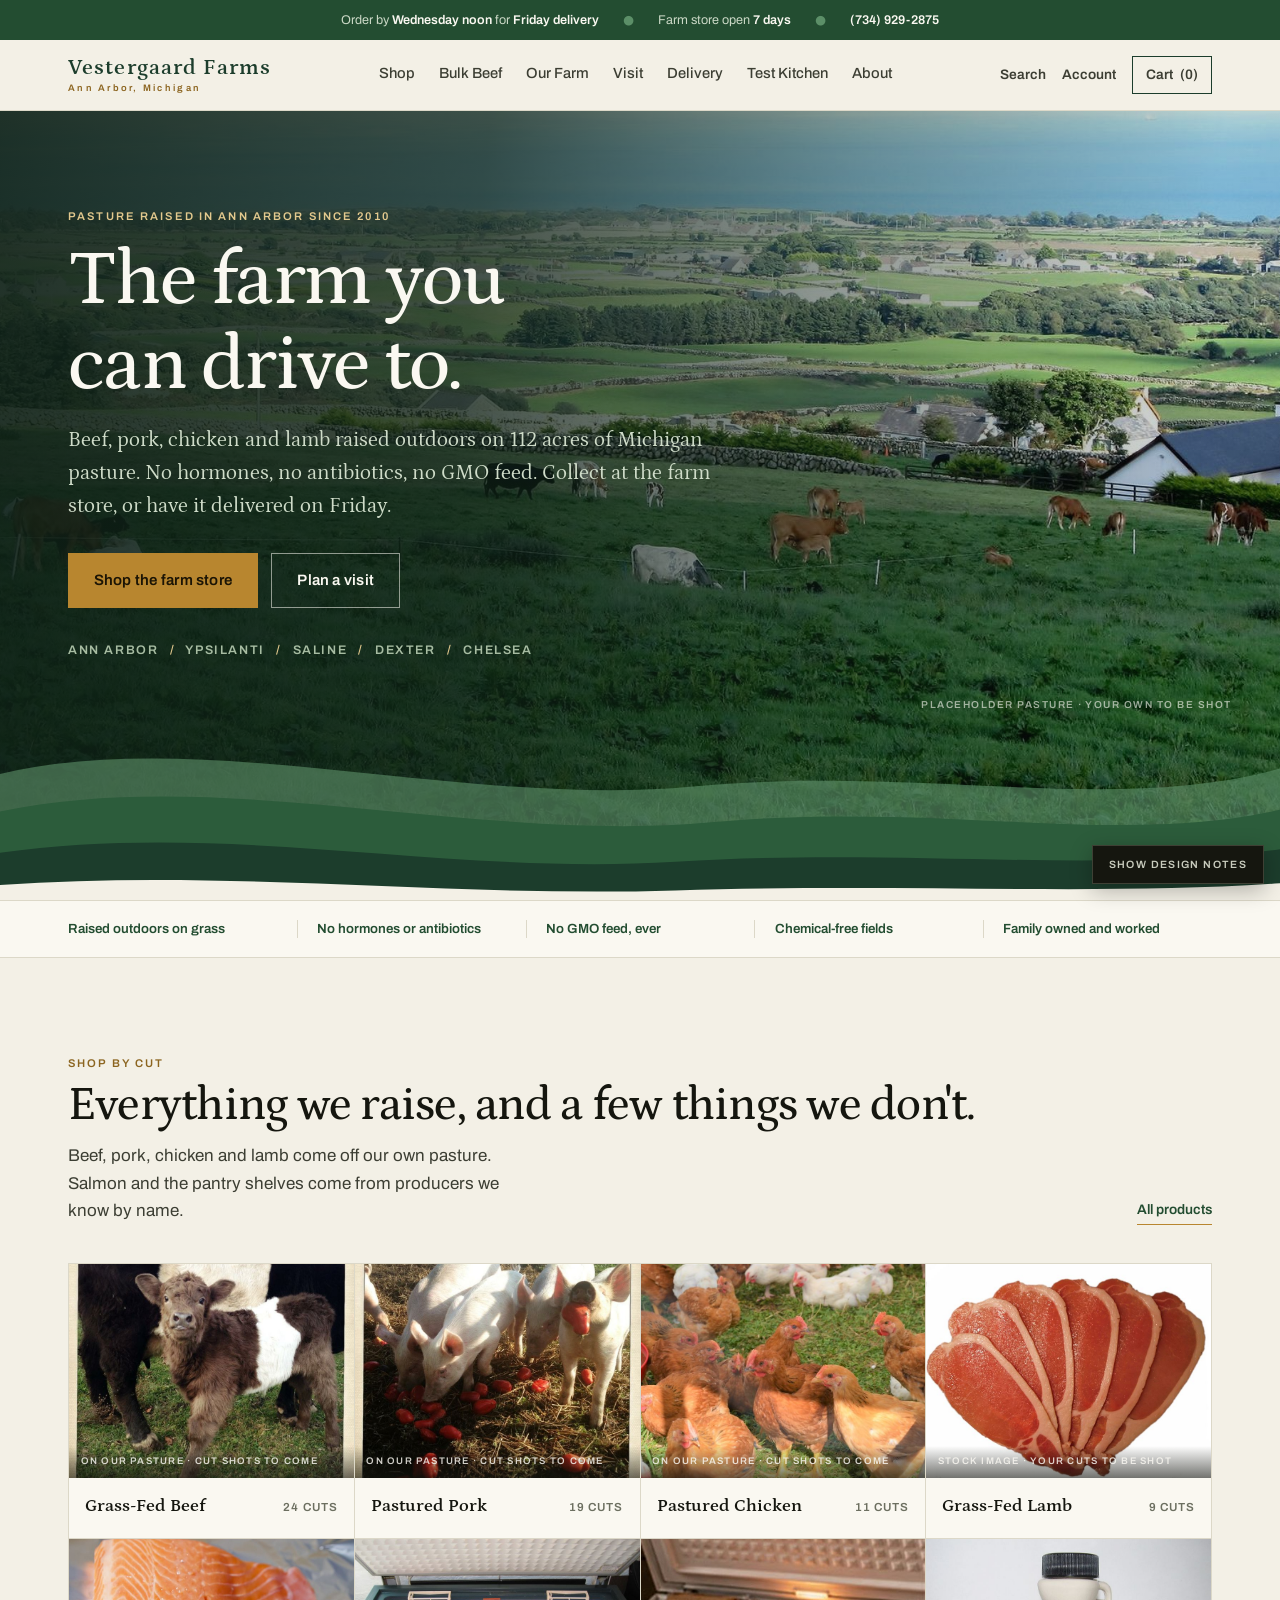
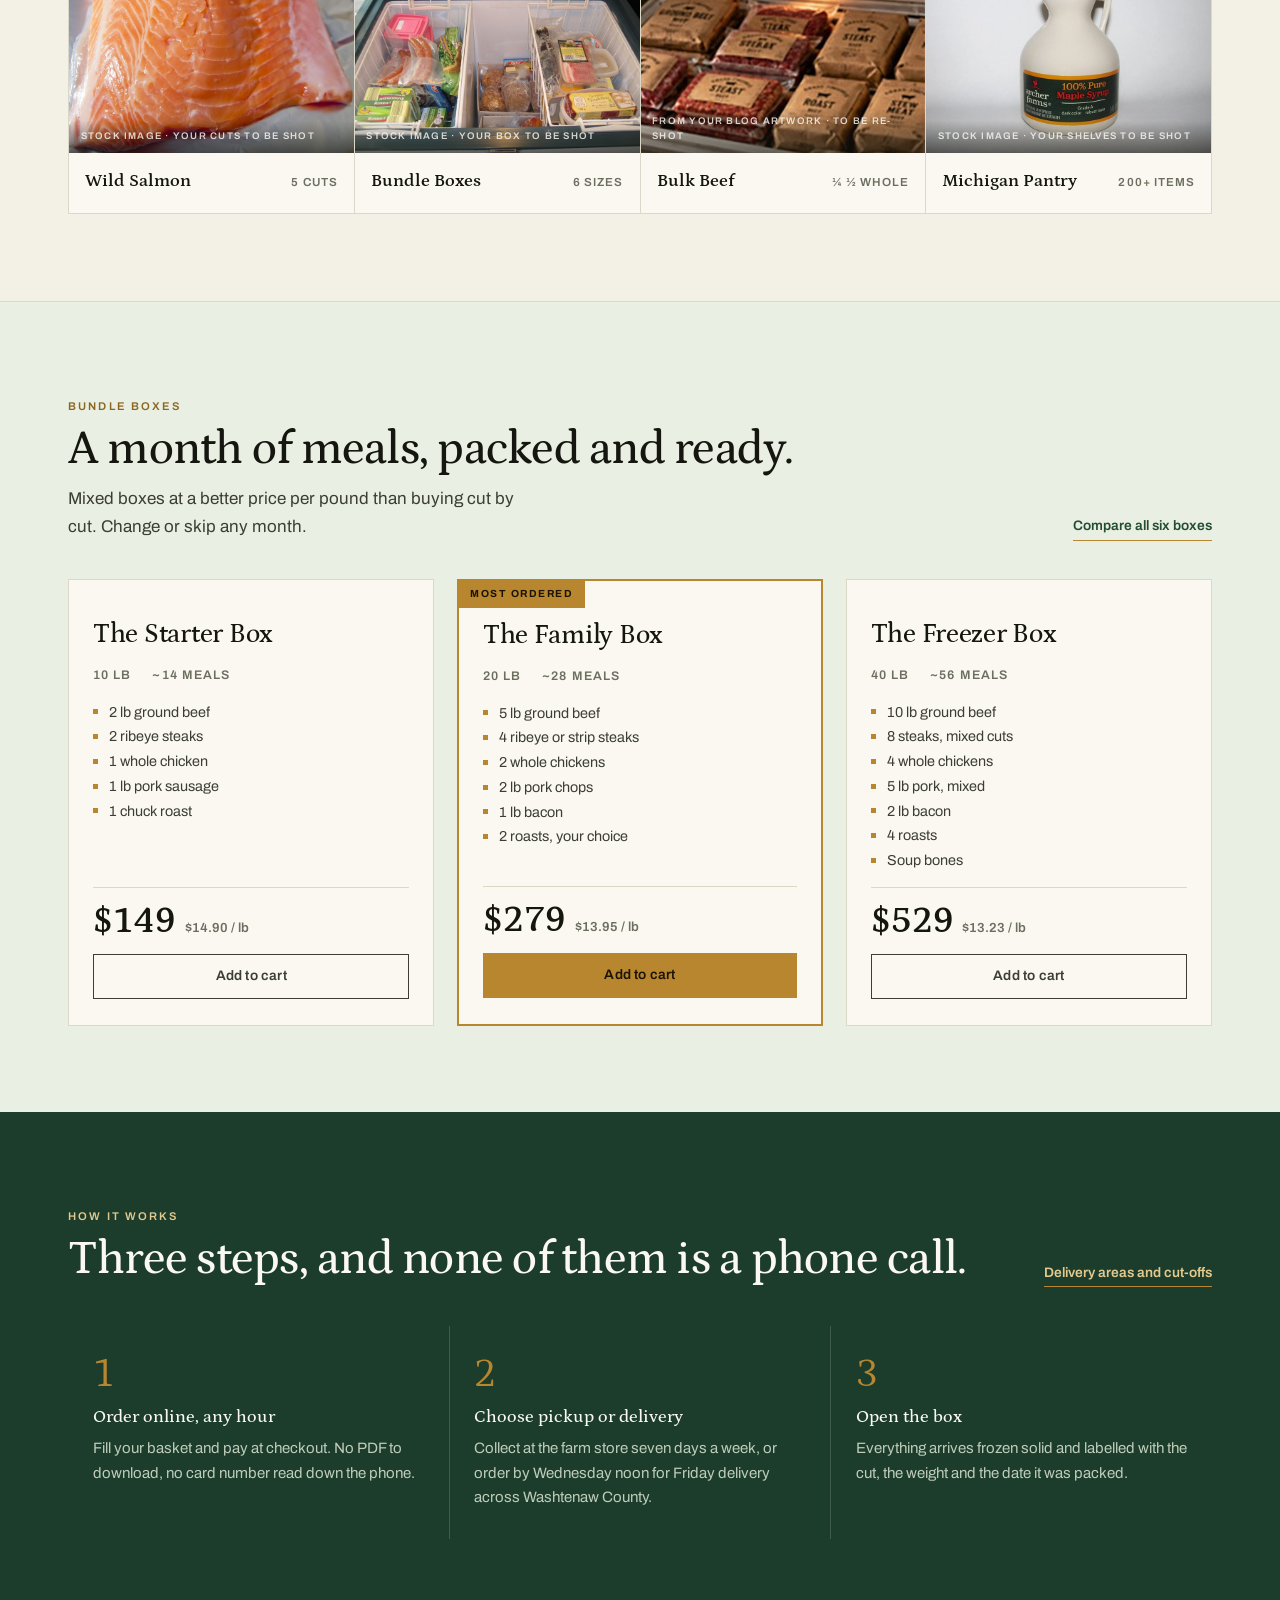
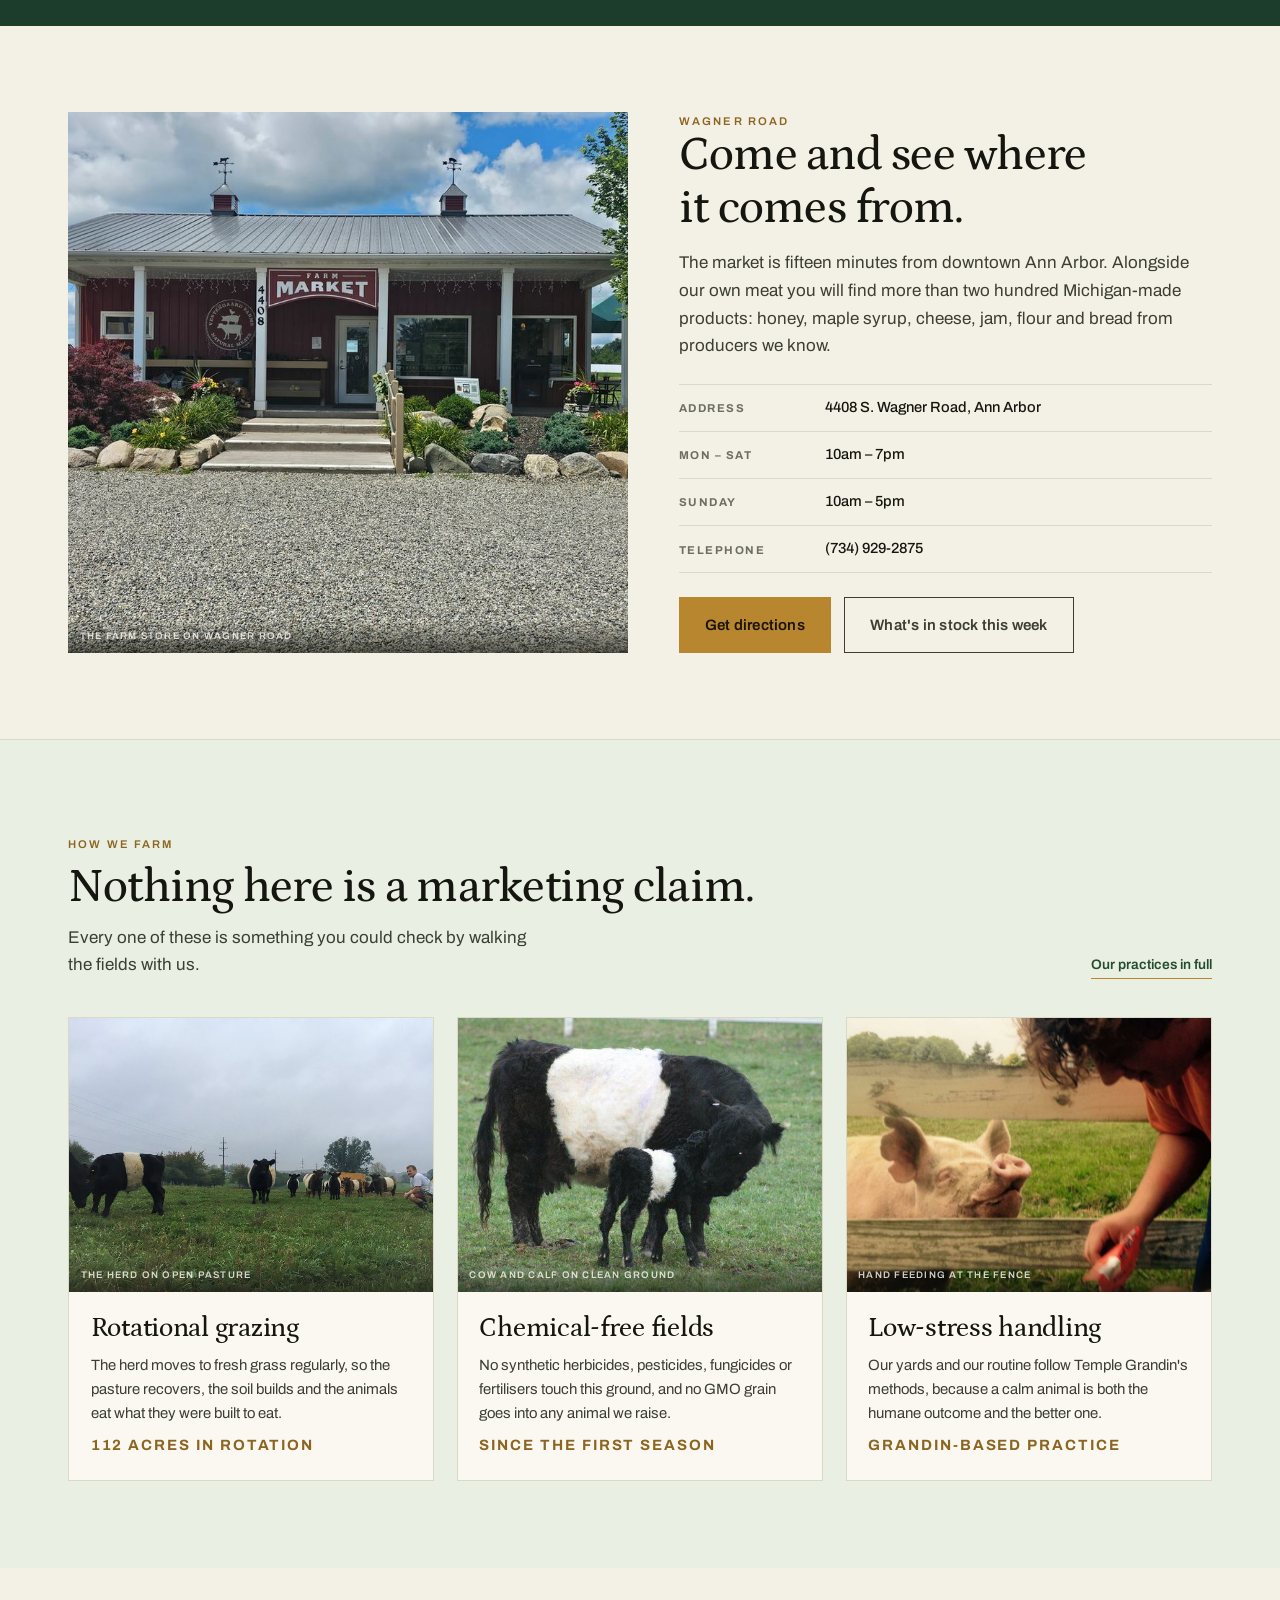
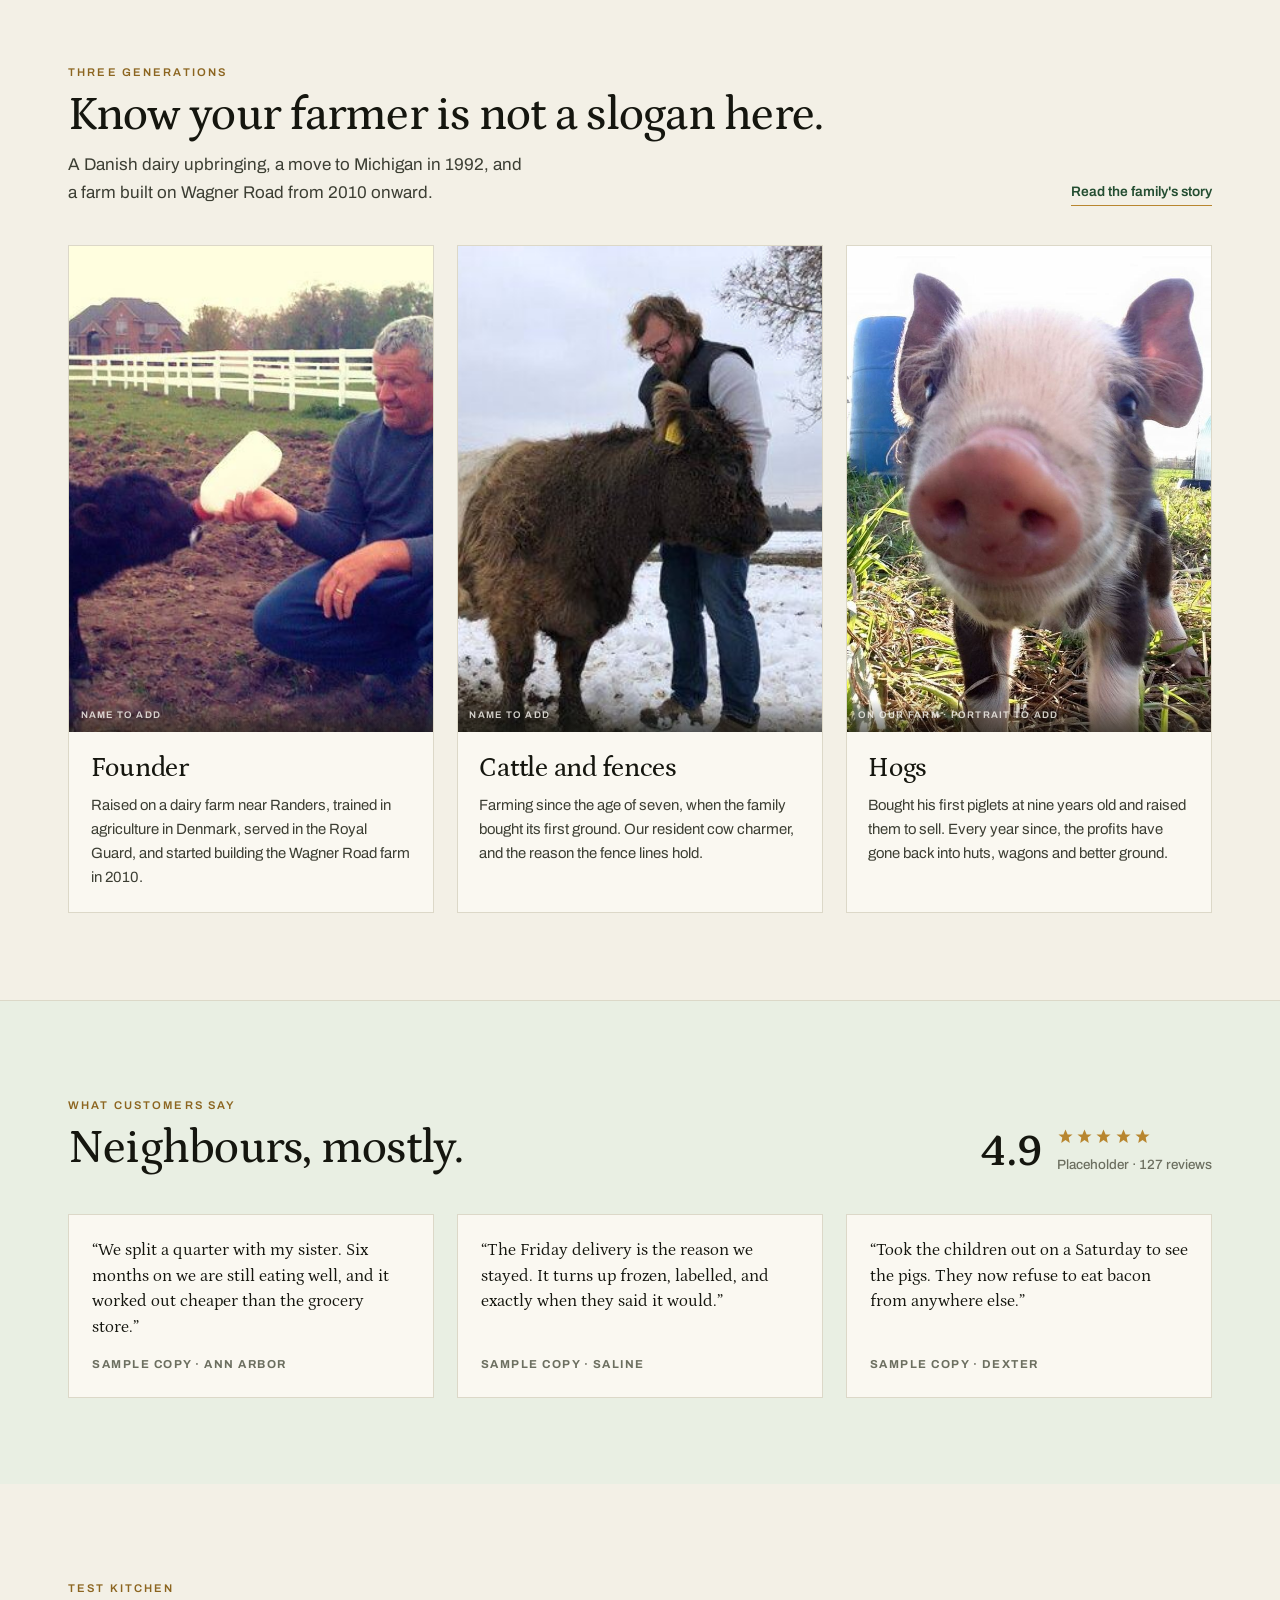
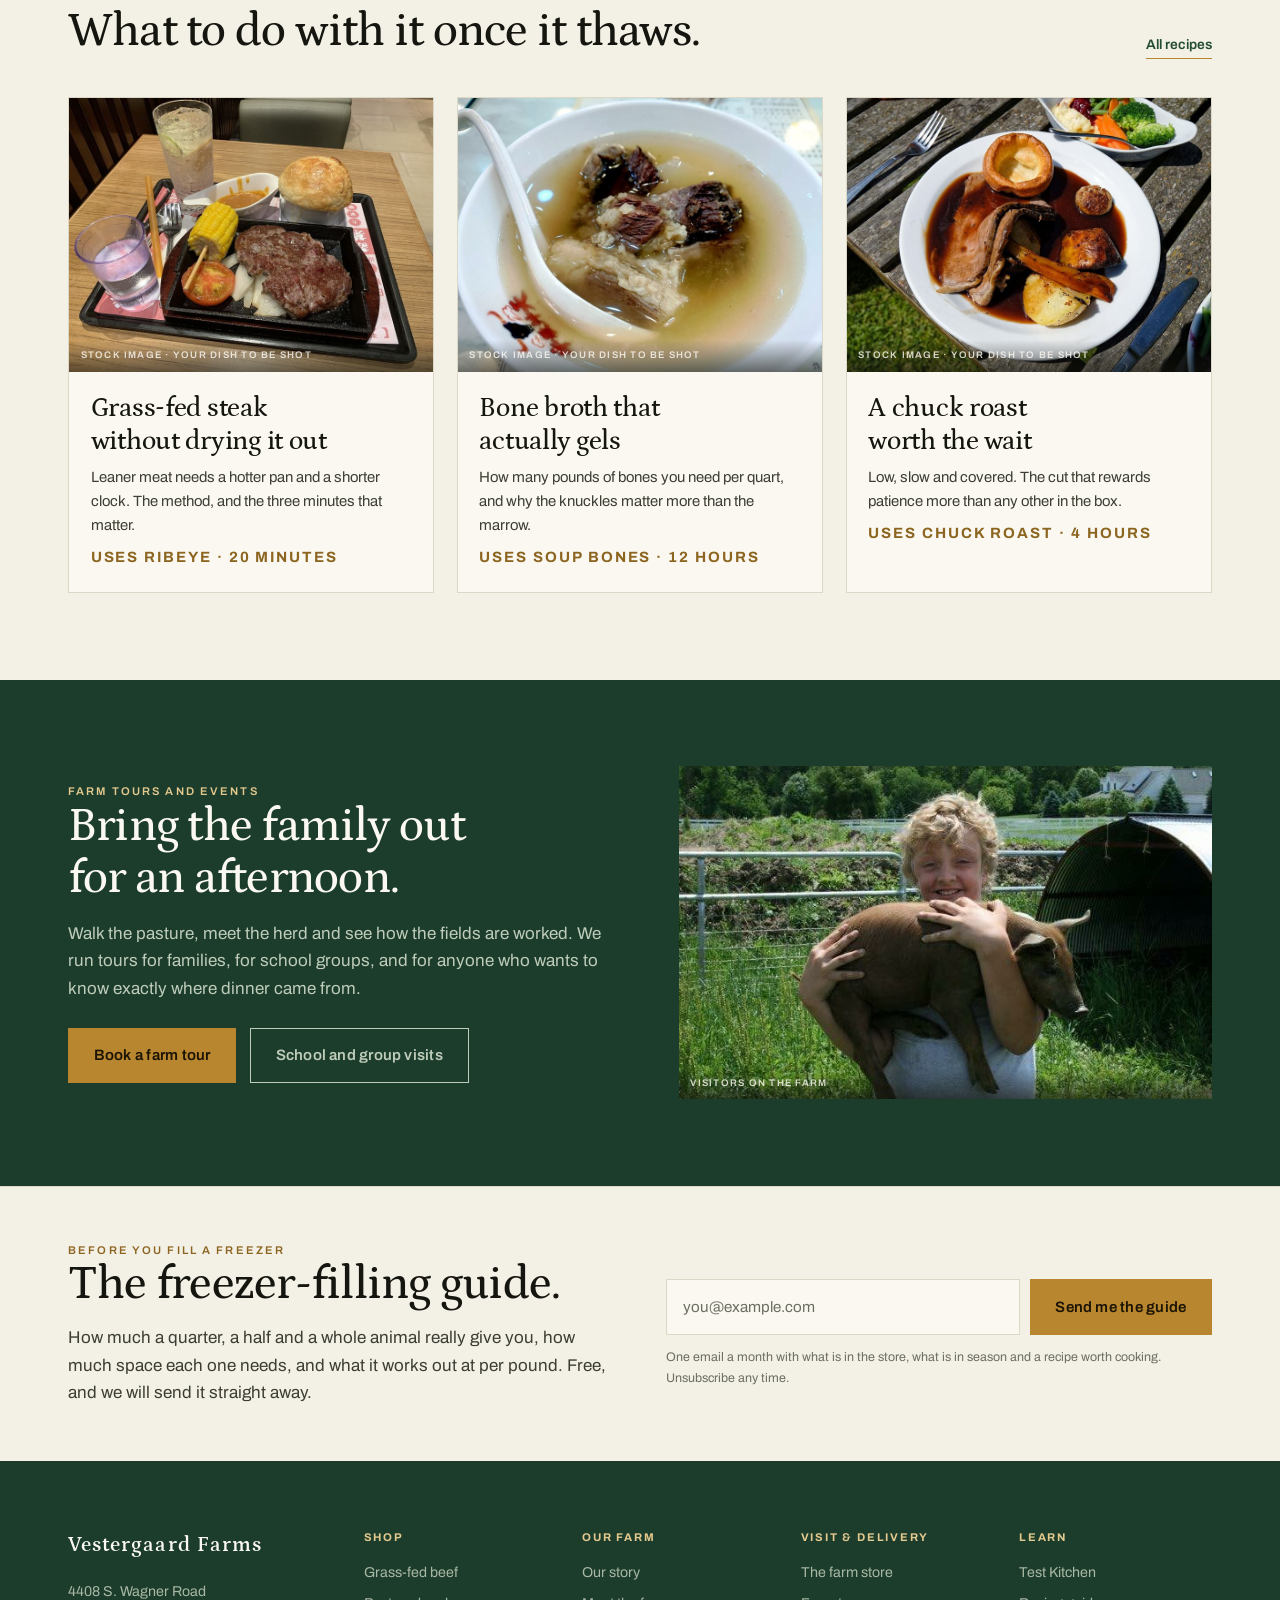
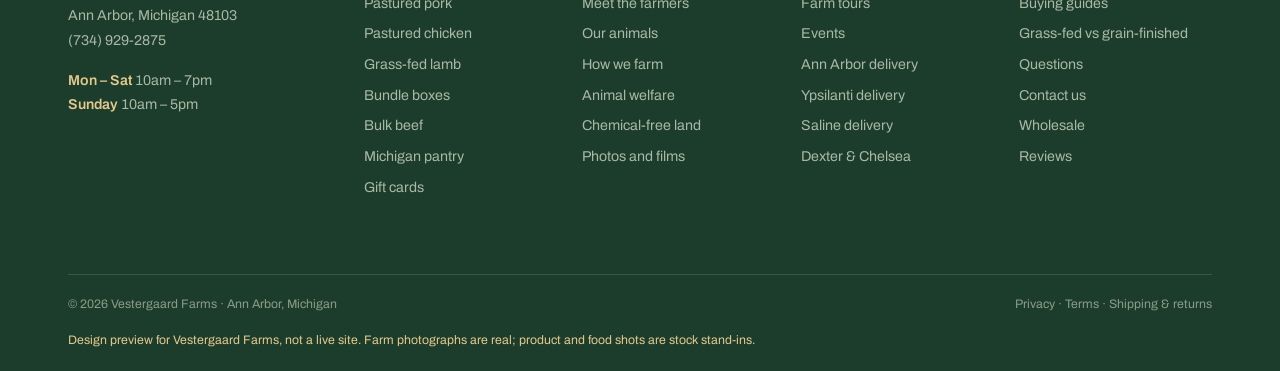
==== commit 57d33c5e: "Add new page for Grass-Fed Beef shop with product listings and details" ====
--- a/index.html
+++ b/index.html
@@ -8,315 +8,7 @@
 <link rel="preconnect" href="https://fonts.gstatic.com" crossorigin>
 <link href="https://fonts.googleapis.com/css2?family=Archivo:wght@400;500;600;700&family=Petrona:ital,wght@0,400;0,500;0,600;0,700;1,400&display=swap" rel="stylesheet">
 
-<style>
-/* ============================================================ tokens */
-:root{
-  --paper:#F3F0E6; --bone:#FAF8F1; --pale:#E9EFE3; --linen:#E0DED1;
-  --forest:#1C3D2C; --green:#234D31; --field:#3F7D52; --moss:#5C8F68;
-  --gold:#B8862F; --gold-dp:#8C6520; --gold-lt:#E3C98E;
-  --ink:#15160F; --body:#3C3E33; --muted:#6C6F60;
-  --rule:#DCD8C8;
-  --serif:"Petrona",Georgia,"Times New Roman",serif;
-  --sans:"Archivo",system-ui,"Segoe UI",Roboto,Helvetica,Arial,sans-serif;
-  --max:1240px; --pad:clamp(1.15rem,4vw,3rem);
-}
-
-/* ============================================================ reset */
-*,*::before,*::after{box-sizing:border-box}
-html{-webkit-text-size-adjust:100%}
-body{margin:0;background:var(--paper);color:var(--body);
-  font-family:var(--sans);font-size:17px;line-height:1.62;
-  -webkit-font-smoothing:antialiased}
-img,svg{display:block;max-width:100%}
-h1,h2,h3,h4,p,ul,ol,figure,blockquote,dl,dd{margin:0}
-ul,ol{padding:0;list-style:none}
-a{color:inherit;text-decoration:none}
-button{font:inherit;color:inherit;background:none;border:0;cursor:pointer}
-:focus-visible{outline:2px solid var(--gold);outline-offset:3px}
-@media (prefers-reduced-motion:reduce){
-  *,*::before,*::after{animation-duration:.001ms!important;transition-duration:.001ms!important}
-}
-
-/* ============================================================ type */
-.h-xl,.h-lg,.h-md,.h-sm{font-family:var(--serif);color:var(--ink);
-  font-weight:500;text-wrap:balance;line-height:1.08}
-.h-xl{font-size:clamp(2.9rem,7vw,4.9rem);letter-spacing:-.022em}
-.h-lg{font-size:clamp(1.95rem,4vw,2.95rem);letter-spacing:-.016em;line-height:1.12}
-.h-md{font-size:clamp(1.32rem,2.2vw,1.68rem);letter-spacing:-.01em;line-height:1.2}
-.h-sm{font-size:1.1rem;line-height:1.3}
-.lede{font-family:var(--serif);font-size:clamp(1.1rem,1.65vw,1.32rem);
-  line-height:1.55;max-width:44ch}
-.eyebrow{font-size:.7rem;font-weight:600;letter-spacing:.19em;
-  text-transform:uppercase;color:var(--gold-dp)}
-.eyebrow--lt{color:var(--gold-lt)}
-.prose{max-width:60ch}
-.num{font-variant-numeric:tabular-nums;font-feature-settings:"tnum" 1}
-
-/* ============================================================ layout */
-.wrap{max-width:var(--max);margin-inline:auto;padding-inline:var(--pad)}
-.band{padding-block:clamp(3.4rem,7vw,5.4rem)}
-.band--tight{padding-block:clamp(2.4rem,4.5vw,3.4rem)}
-.band--dark{background:var(--forest);color:#BFCCBA}
-.band--dark .h-lg,.band--dark .h-md,.band--dark .h-sm{color:var(--bone)}
-.band--pale{background:var(--pale)}
-.rule-top{border-top:1px solid var(--rule)}
-.head{display:flex;align-items:flex-end;justify-content:space-between;
-  gap:1.4rem;flex-wrap:wrap;margin-bottom:clamp(1.7rem,3vw,2.5rem)}
-.head p{max-width:46ch;margin-top:.55rem}
-.head .h-lg{margin-top:.55rem}
-.link-more{font-size:.86rem;font-weight:600;color:var(--green);
-  border-bottom:1.5px solid var(--gold);padding-bottom:2px;white-space:nowrap}
-.band--dark .link-more{color:var(--gold-lt)}
-.link-more:hover{border-bottom-color:currentColor}
-.cta-row{display:flex;gap:.85rem;flex-wrap:wrap}
-
-/* ============================================================ buttons */
-.btn{display:inline-flex;align-items:center;justify-content:center;
-  font-size:.94rem;font-weight:600;letter-spacing:.015em;
-  padding:.9rem 1.55rem;border:1.5px solid transparent;
-  transition:background .18s ease,color .18s ease,border-color .18s ease}
-.btn--gold{background:var(--gold);color:#1B1405;border-color:var(--gold)}
-.btn--gold:hover{background:var(--gold-dp);border-color:var(--gold-dp);color:#fff}
-.btn--ghost{border-color:currentColor}
-.btn--ghost:hover{background:var(--forest);color:var(--bone);border-color:var(--forest)}
-.band--dark .btn--ghost:hover{background:var(--bone);color:var(--forest);border-color:var(--bone)}
-.btn--sm{padding:.66rem 1.1rem;font-size:.86rem}
-.btn--block{width:100%}
-
-/* ============================================================ preview control */
-/* floats over the page so it costs the hero no height */
-.notes-toggle{position:fixed;right:1rem;bottom:1rem;z-index:60;
-  background:var(--ink);color:#C8CBBD;border:1px solid #3E4034;
-  padding:.62rem 1rem;font-size:.66rem;letter-spacing:.13em;
-  text-transform:uppercase;font-weight:600;
-  box-shadow:0 6px 22px rgba(0,0,0,.28)}
-.notes-toggle:hover{border-color:var(--gold);color:var(--gold-lt)}
-
-/* ============================================================ notice */
-.notice{background:var(--green);color:#CBD8C6;font-size:.79rem}
-.notice .wrap{display:flex;gap:.5rem 1.5rem;flex-wrap:wrap;align-items:center;
-  justify-content:center;padding-block:.62rem;text-align:center}
-.notice b{color:var(--bone);font-weight:600}
-.notice .dot{color:var(--moss)}
-
-/* ============================================================ masthead */
-.masthead{background:var(--paper);border-bottom:1px solid var(--rule);
-  position:sticky;top:0;z-index:40}
-.masthead .wrap{display:flex;align-items:center;justify-content:space-between;
-  gap:1.5rem;padding-block:1rem}
-.mark{display:block;font-family:var(--serif);font-size:1.4rem;font-weight:600;
-  letter-spacing:.05em;color:var(--forest);line-height:1}
-.mark small{display:block;font-family:var(--sans);font-size:.59rem;font-weight:600;
-  letter-spacing:.24em;color:var(--gold-dp);margin-top:.34rem}
-.nav{display:flex;gap:1.5rem;font-size:.92rem;font-weight:500}
-.nav a{padding-block:.2rem;border-bottom:2px solid transparent}
-.nav a:hover{border-bottom-color:var(--gold)}
-.tools{display:flex;align-items:center;gap:1rem;font-size:.86rem;font-weight:600}
-.cart{display:inline-flex;align-items:center;gap:.45rem;
-  border:1.5px solid var(--forest);padding:.42rem .8rem}
-.cart:hover{background:var(--forest);color:var(--bone)}
-@media (max-width:1080px){.nav{display:none}}
-@media (max-width:560px){.tools .hide-xs{display:none}}
-
-/* ============================================================ hero */
-.hero{position:relative;isolation:isolate;overflow:hidden;background:var(--forest);
-  display:flex;align-items:center;
-  /* fill what is left of the screen below the bars, so the curve lands on the fold */
-  min-height:calc(100vh - var(--stack,116px));
-  min-height:calc(100svh - var(--stack,116px))}
-.hero__img{position:absolute;inset:0;width:100%;height:100%;object-fit:cover;
-  object-position:50% 58%;z-index:-2}
-.hero__scrim{position:absolute;inset:0;z-index:-1;background:
-  linear-gradient(96deg,rgba(14,32,22,.92) 0%,rgba(14,32,22,.78) 36%,
-  rgba(14,32,22,.44) 64%,rgba(14,32,22,.18) 90%)}
-/* curved bands carry the photo down into the page */
-.hero__curve{position:absolute;left:0;right:0;bottom:-1px;width:100%;
-  height:clamp(96px,14vw,200px);z-index:1;pointer-events:none}
-/* narrow screens have no empty right side to fall back on, so darken evenly */
-@media (max-width:820px){
-  .hero__scrim{background:linear-gradient(180deg,rgba(16,36,25,.84) 0%,
-    rgba(16,36,25,.76) 50%,rgba(16,36,25,.88) 100%)}
-  /* no room for the photo note beside the delivery towns; the footer says it too */
-  .hero__plate{display:none}
-}
-.hero__inner{position:relative;z-index:2;width:100%;
-  padding-block:clamp(2rem,4vw,3rem) clamp(7rem,15vw,12rem)}
-.hero .h-xl{margin:.85rem 0 1.05rem;max-width:14ch;color:var(--bone)}
-.hero .lede{color:#CFDCC9;max-width:47ch}
-.hero .cta-row{margin-top:1.9rem}
-.hero .btn--ghost{color:var(--bone);border-color:rgba(250,248,241,.55)}
-.hero .btn--ghost:hover{background:var(--bone);color:var(--forest);border-color:var(--bone)}
-.hero__towns{margin-top:2rem;font-size:.78rem;font-weight:600;letter-spacing:.13em;
-  text-transform:uppercase;color:#A7BCA2}
-.hero__towns span{color:var(--gold-lt);margin-inline:.4rem}
-.hero__plate{position:absolute;right:var(--pad);bottom:clamp(102px,14.6vw,208px);z-index:3;
-  font-size:.63rem;letter-spacing:.15em;text-transform:uppercase;font-weight:600;
-  color:rgba(250,248,241,.6);text-align:right}
-
-/* ============================================================ trust */
-.trust{background:var(--bone);border-block:1px solid var(--rule)}
-.trust ul{display:grid;grid-template-columns:repeat(5,1fr);padding-block:1.2rem}
-.trust li{padding-inline:1.2rem;font-size:.83rem;font-weight:600;line-height:1.35;
-  color:var(--green);border-left:1px solid var(--rule)}
-.trust li:first-child{border-left:0;padding-left:0}
-@media (max-width:900px){
-  .trust ul{grid-template-columns:repeat(2,1fr);gap:.85rem 0}
-  .trust li:nth-child(odd){border-left:0;padding-left:0}
-}
-
-/* ============================================================ plates */
-.plate{position:relative;aspect-ratio:4/3;overflow:hidden;display:grid;
-  place-items:center;background:var(--forest);
-  background-image:linear-gradient(158deg,rgba(63,125,82,.55) 0%,rgba(28,61,44,0) 62%)}
-.plate::before{content:"";position:absolute;inset:13px;
-  border:1px solid rgba(250,248,241,.17);pointer-events:none}
-.plate::after{content:"";position:absolute;inset:0;pointer-events:none;
-  background:repeating-linear-gradient(135deg,rgba(250,248,241,.05) 0 2px,transparent 2px 8px)}
-.plate__no{font-family:var(--serif);font-weight:400;line-height:1;
-  font-size:clamp(2.1rem,4.6vw,3.2rem);color:rgba(227,201,142,.44)}
-.plate__cap{position:absolute;left:0;right:0;bottom:0;z-index:2;
-  padding:.5rem .72rem;font-size:.6rem;letter-spacing:.13em;text-transform:uppercase;
-  font-weight:600;color:rgba(250,248,241,.82);
-  background:linear-gradient(transparent,rgba(21,22,15,.6))}
-.plate--wide{aspect-ratio:16/10}
-.plate--tall{aspect-ratio:3/4}
-.plate--warm{background:#4E3A11;
-  background-image:linear-gradient(158deg,rgba(184,134,47,.5) 0%,rgba(78,58,17,0) 62%)}
-
-/* real photograph, same frame as a plate */
-.shot{position:relative;overflow:hidden;aspect-ratio:4/3;background:var(--forest)}
-.shot img{width:100%;height:100%;object-fit:cover}
-.shot--wide{aspect-ratio:16/10}
-.shot--tall{aspect-ratio:3/4}
-.shot--top img{object-position:50% 30%}
-
-/* ============================================================ categories */
-.cats{display:grid;grid-template-columns:repeat(4,1fr);gap:1px;
-  background:var(--rule);border:1px solid var(--rule)}
-.cat{background:var(--bone);display:block;transition:background .18s ease}
-.cat:hover{background:#fff}
-.cat__body{display:flex;align-items:baseline;justify-content:space-between;
-  gap:.7rem;padding:.92rem 1rem 1.05rem}
-.cat__name{font-family:var(--serif);font-size:1.12rem;font-weight:600;color:var(--ink)}
-.cat__count{font-size:.73rem;font-weight:600;letter-spacing:.09em;
-  text-transform:uppercase;color:var(--muted);white-space:nowrap}
-.cat:hover .cat__name{color:var(--gold-dp)}
-@media (max-width:960px){.cats{grid-template-columns:repeat(2,1fr)}}
-
-/* ============================================================ bundles */
-.bundles{display:grid;grid-template-columns:repeat(3,1fr);gap:1.4rem}
-.bundle{position:relative;background:var(--bone);border:1px solid var(--rule);
-  display:flex;flex-direction:column}
-.bundle--feature{border:2px solid var(--gold)}
-.bundle__tag{position:absolute;top:0;left:0;background:var(--gold);color:#1B1405;
-  font-size:.64rem;font-weight:700;letter-spacing:.15em;text-transform:uppercase;
-  padding:.34rem .7rem}
-.bundle__pad{padding:2.4rem 1.5rem 1.6rem;display:flex;flex-direction:column;
-  gap:.9rem;flex:1}
-.bundle__spec{display:flex;gap:1.3rem;font-size:.78rem;font-weight:600;
-  letter-spacing:.09em;text-transform:uppercase;color:var(--muted)}
-.bundle__list{font-size:.9rem;line-height:1.72}
-.bundle__list li{padding-left:1rem;position:relative}
-.bundle__list li::before{content:"";position:absolute;left:0;top:.68em;
-  width:5px;height:5px;background:var(--gold)}
-.bundle__price{display:flex;align-items:baseline;gap:.55rem;
-  border-top:1px solid var(--rule);padding-top:.9rem;margin-top:auto}
-.bundle__amt{font-family:var(--serif);font-size:2.3rem;font-weight:600;
-  color:var(--ink);line-height:1}
-.bundle__per{font-size:.82rem;font-weight:600;color:var(--muted)}
-@media (max-width:900px){.bundles{grid-template-columns:1fr}}
-
-/* ============================================================ steps */
-.steps{display:grid;grid-template-columns:repeat(3,1fr);gap:1px;
-  background:rgba(191,204,186,.22)}
-.step{background:var(--forest);padding:1.85rem 1.55rem}
-.step__n{font-family:var(--serif);font-size:2.5rem;font-weight:400;color:var(--gold);
-  line-height:1;display:block;margin-bottom:.65rem}
-.step p{margin-top:.5rem;font-size:.94rem}
-@media (max-width:820px){.steps{grid-template-columns:1fr}}
-
-/* ============================================================ split */
-.split{display:grid;grid-template-columns:1.05fr 1fr;
-  gap:clamp(1.8rem,4vw,3.4rem);align-items:center}
-@media (max-width:900px){
-  .split{grid-template-columns:1fr}
-  .split--flip .split__media{order:-1}
-}
-@media (min-width:901px){.split--flip .split__media{order:2}}
-.split--stretch{align-items:stretch}
-.shot--fill{aspect-ratio:auto;height:100%;min-height:340px}
-.facts{border-top:1px solid var(--rule);margin-top:1.5rem}
-.facts div{display:flex;gap:1.1rem;padding:.7rem 0;border-bottom:1px solid var(--rule);
-  font-size:.92rem}
-.facts dt{flex:0 0 8rem;font-size:.71rem;font-weight:700;letter-spacing:.13em;
-  text-transform:uppercase;color:var(--muted);padding-top:.28em}
-.facts dd{color:var(--ink);font-weight:500}
-.band--dark .facts,.band--dark .facts div{border-color:rgba(191,204,186,.22)}
-.band--dark .facts dt{color:var(--moss)}
-.band--dark .facts dd{color:var(--bone)}
-
-/* ============================================================ trio */
-.trio{display:grid;grid-template-columns:repeat(3,1fr);gap:1.4rem}
-@media (max-width:900px){.trio{grid-template-columns:1fr}}
-.card{background:var(--bone);border:1px solid var(--rule)}
-.card__pad{padding:1.3rem 1.35rem 1.45rem}
-.card__pad p{margin-top:.5rem;font-size:.93rem}
-.card__meta{margin-top:.85rem;font-size:.71rem;font-weight:700;letter-spacing:.13em;
-  text-transform:uppercase;color:var(--gold-dp)}
-
-/* ============================================================ reviews */
-.rating{display:flex;align-items:center;gap:.85rem;flex-wrap:wrap}
-.rating__score{font-family:var(--serif);font-size:2.9rem;font-weight:600;
-  color:var(--ink);line-height:1}
-.stars{display:flex;gap:.14rem;color:var(--gold)}
-.stars svg{width:17px;height:17px}
-.rating__count{font-size:.84rem;color:var(--muted);font-weight:500}
-.quotes{display:grid;grid-template-columns:repeat(3,1fr);gap:1.4rem;margin-top:2rem}
-@media (max-width:900px){.quotes{grid-template-columns:1fr}}
-.quote{background:var(--bone);border:1px solid var(--rule);padding:1.45rem;
-  display:flex;flex-direction:column;gap:.9rem}
-.quote blockquote{font-family:var(--serif);font-size:1.05rem;line-height:1.52;
-  color:var(--ink)}
-.quote figcaption{font-size:.72rem;font-weight:700;letter-spacing:.13em;
-  text-transform:uppercase;color:var(--muted);margin-top:auto}
-
-/* ============================================================ signup */
-.signup{display:grid;grid-template-columns:1fr 1fr;gap:clamp(1.6rem,4vw,3.2rem);
-  align-items:center}
-@media (max-width:820px){.signup{grid-template-columns:1fr}}
-.form{display:flex;gap:.6rem;flex-wrap:wrap;margin-top:1.2rem}
-.form input{flex:1 1 15rem;background:var(--bone);border:1.5px solid var(--rule);
-  padding:.88rem 1rem;font:inherit;font-size:.95rem;color:var(--ink)}
-.form input::placeholder{color:var(--muted)}
-.form input:focus{border-color:var(--gold);outline:none}
-.fineprint{margin-top:.8rem;font-size:.78rem;color:var(--muted)}
-
-/* ============================================================ footer */
-.foot{background:var(--forest);color:#A9B8A4;font-size:.89rem}
-.foot__grid{display:grid;grid-template-columns:1.4fr repeat(4,1fr);
-  gap:2rem 1.6rem;padding-block:clamp(3rem,6vw,4.2rem)}
-@media (max-width:1000px){.foot__grid{grid-template-columns:repeat(2,1fr)}}
-@media (max-width:560px){.foot__grid{grid-template-columns:1fr}}
-.foot h4{font-size:.7rem;font-weight:700;letter-spacing:.16em;text-transform:uppercase;
-  color:var(--gold-lt);margin-bottom:.9rem}
-.foot li{margin-bottom:.48rem}
-.foot a:hover{color:var(--bone);border-bottom:1px solid var(--gold)}
-.foot__mark{font-family:var(--serif);font-size:1.32rem;font-weight:600;
-  letter-spacing:.05em;color:var(--bone)}
-.foot__addr{margin-top:1rem;line-height:1.72}
-.foot__addr b{color:var(--gold-lt);font-weight:600}
-.foot__bar{border-top:1px solid rgba(169,184,164,.22);padding-block:1.25rem;
-  display:flex;gap:.7rem 1.6rem;flex-wrap:wrap;justify-content:space-between;
-  font-size:.77rem;color:#8B9C87}
-
-/* ============================================================ notes */
-.note{display:none;background:#FBF3E4;border-left:3px solid var(--gold);
-  padding:.85rem 1.1rem;margin:0 0 1.5rem;font-size:.85rem;line-height:1.55;
-  color:#4A3A15;max-width:74ch}
-.note b{display:block;font-size:.67rem;font-weight:700;letter-spacing:.14em;
-  text-transform:uppercase;color:var(--gold-dp);margin-bottom:.28rem}
-body.show-notes .note{display:block}
-</style>
+<link rel="stylesheet" href="assets/site.css">
 </head>
 <body>
 
@@ -336,11 +28,12 @@
 <!-- ══════════════════════════════════════════ masthead -->
 <header class="masthead">
   <div class="wrap">
-    <a class="mark" href="#">Vestergaard Farms<small>Ann Arbor, Michigan</small></a>
+    <a class="mark" href="index.html">Vestergaard Farms<small>Ann Arbor, Michigan</small></a>
     <nav class="nav" aria-label="Primary">
-      <a href="#shop">Shop</a><a href="#farm">Our Farm</a><a href="#visit">Visit</a>
-      <a href="#delivery">Delivery</a><a href="#kitchen">Test Kitchen</a>
-      <a href="#learn">Learn</a><a href="#about">About</a>
+      <a href="shop-grass-fed-beef.html">Shop</a><a href="bulk-beef.html">Bulk Beef</a>
+      <a href="index.html#farm">Our Farm</a><a href="index.html#visit">Visit</a>
+      <a href="index.html#delivery">Delivery</a><a href="index.html#kitchen">Test Kitchen</a>
+      <a href="index.html#about">About</a>
     </nav>
     <div class="tools">
       <a class="hide-xs" href="#">Search</a>
@@ -374,7 +67,7 @@
       pasture. No hormones, no antibiotics, no GMO feed. Collect at the farm store, or have
       it delivered on Friday.</p>
     <div class="cta-row">
-      <a class="btn btn--gold" href="#shop">Shop the farm store</a>
+      <a class="btn btn--gold" href="shop-grass-fed-beef.html">Shop the farm store</a>
       <a class="btn btn--ghost" href="#visit">Plan a visit</a>
     </div>
     <p class="hero__towns">Ann Arbor <span>/</span> Ypsilanti <span>/</span> Saline
@@ -414,11 +107,11 @@
         <p>Beef, pork, chicken and lamb come off our own pasture. Salmon and the pantry
           shelves come from producers we know by name.</p>
       </div>
-      <a class="link-more" href="#">All products</a>
+      <a class="link-more" href="shop-grass-fed-beef.html">All products</a>
     </div>
 
     <div class="cats">
-      <a class="cat" href="#"><div class="shot"><img src="images/cat-beef.jpg" width="800" height="800" loading="lazy" alt="Two Belted Galloway calves on pasture"><span class="plate__cap">On our pasture &middot; cut shots to come</span></div>
+      <a class="cat" href="shop-grass-fed-beef.html"><div class="shot"><img src="images/cat-beef.jpg" width="800" height="800" loading="lazy" alt="Two Belted Galloway calves on pasture"><span class="plate__cap">On our pasture &middot; cut shots to come</span></div>
         <div class="cat__body"><span class="cat__name">Grass-Fed Beef</span>
         <span class="cat__count num">24 cuts</span></div></a>
 
@@ -442,7 +135,7 @@
         <div class="cat__body"><span class="cat__name">Bundle Boxes</span>
         <span class="cat__count num">6 sizes</span></div></a>
 
-      <a class="cat" href="#"><div class="shot"><img src="images/cat-bulk.jpg" width="516" height="852" loading="lazy" alt="A chest freezer filled with wrapped cuts of beef"><span class="plate__cap">From your blog artwork &middot; to be re-shot</span></div>
+      <a class="cat" href="bulk-beef.html"><div class="shot"><img src="images/cat-bulk.jpg" width="516" height="852" loading="lazy" alt="A chest freezer filled with wrapped cuts of beef"><span class="plate__cap">From your blog artwork &middot; to be re-shot</span></div>
         <div class="cat__body"><span class="cat__name">Bulk Beef</span>
         <span class="cat__count num">&frac14; &frac12; whole</span></div></a>
 
@@ -827,9 +520,9 @@
           <b>Sunday</b> <span class="num">10am &ndash; 5pm</span></p>
       </div>
       <div><h4>Shop</h4><ul>
-        <li><a href="#">Grass-fed beef</a></li><li><a href="#">Pastured pork</a></li>
+        <li><a href="shop-grass-fed-beef.html">Grass-fed beef</a></li><li><a href="#">Pastured pork</a></li>
         <li><a href="#">Pastured chicken</a></li><li><a href="#">Grass-fed lamb</a></li>
-        <li><a href="#">Bundle boxes</a></li><li><a href="#">Bulk beef</a></li>
+        <li><a href="#">Bundle boxes</a></li><li><a href="bulk-beef.html">Bulk beef</a></li>
         <li><a href="#">Michigan pantry</a></li><li><a href="#">Gift cards</a></li></ul></div>
       <div><h4>Our farm</h4><ul>
         <li><a href="#">Our story</a></li><li><a href="#">Meet the farmers</a></li>
@@ -857,36 +550,6 @@
   </div>
 </footer>
 
-<script>
-(function () {
-  // the hero fills the screen below the fixed bars; measure them rather than guess
-  function setStack() {
-    var h = 0;
-    ['.notice', '.masthead'].forEach(function (sel) {
-      var el = document.querySelector(sel);
-      if (el) h += el.offsetHeight;
-    });
-    document.documentElement.style.setProperty('--stack', h + 'px');
-  }
-  setStack();
-  window.addEventListener('resize', setStack);
-  window.addEventListener('load', setStack);
-  if (document.fonts && document.fonts.ready) document.fonts.ready.then(setStack);
-  if (window.ResizeObserver) {
-    var ro = new ResizeObserver(setStack);
-    ['.notice', '.masthead'].forEach(function (sel) {
-      var el = document.querySelector(sel);
-      if (el) ro.observe(el);
-    });
-  }
-
-  var btn = document.getElementById('notesBtn');
-  btn.addEventListener('click', function () {
-    var on = document.body.classList.toggle('show-notes');
-    btn.setAttribute('aria-pressed', String(on));
-    btn.textContent = on ? 'Hide design notes' : 'Show design notes';
-  });
-})();
-</script>
+<script src="assets/site.js"></script>
 </body>
 </html>
--- a/assets/site.css
+++ b/assets/site.css
@@ -0,0 +1,532 @@
+/* ============================================================ tokens */
+:root{
+  --paper:#F3F0E6; --bone:#FAF8F1; --pale:#E9EFE3; --linen:#E0DED1;
+  --forest:#1C3D2C; --green:#234D31; --field:#3F7D52; --moss:#5C8F68;
+  --gold:#B8862F; --gold-dp:#8C6520; --gold-lt:#E3C98E;
+  --ink:#15160F; --body:#3C3E33; --muted:#6C6F60;
+  --rule:#DCD8C8;
+  --serif:"Petrona",Georgia,"Times New Roman",serif;
+  --sans:"Archivo",system-ui,"Segoe UI",Roboto,Helvetica,Arial,sans-serif;
+  --max:1240px; --pad:clamp(1.15rem,4vw,3rem);
+}
+
+/* ============================================================ reset */
+*,*::before,*::after{box-sizing:border-box}
+html{-webkit-text-size-adjust:100%}
+body{margin:0;background:var(--paper);color:var(--body);
+  font-family:var(--sans);font-size:17px;line-height:1.62;
+  -webkit-font-smoothing:antialiased}
+img,svg{display:block;max-width:100%}
+h1,h2,h3,h4,p,ul,ol,figure,blockquote,dl,dd{margin:0}
+ul,ol{padding:0;list-style:none}
+a{color:inherit;text-decoration:none}
+button{font:inherit;color:inherit;background:none;border:0;cursor:pointer}
+:focus-visible{outline:2px solid var(--gold);outline-offset:3px}
+@media (prefers-reduced-motion:reduce){
+  *,*::before,*::after{animation-duration:.001ms!important;transition-duration:.001ms!important}
+}
+
+/* ============================================================ type */
+.h-xl,.h-lg,.h-md,.h-sm{font-family:var(--serif);color:var(--ink);
+  font-weight:500;text-wrap:balance;line-height:1.08}
+.h-xl{font-size:clamp(2.9rem,7vw,4.9rem);letter-spacing:-.022em}
+.h-lg{font-size:clamp(1.95rem,4vw,2.95rem);letter-spacing:-.016em;line-height:1.12}
+.h-md{font-size:clamp(1.32rem,2.2vw,1.68rem);letter-spacing:-.01em;line-height:1.2}
+.h-sm{font-size:1.1rem;line-height:1.3}
+.lede{font-family:var(--serif);font-size:clamp(1.1rem,1.65vw,1.32rem);
+  line-height:1.55;max-width:44ch}
+.eyebrow{font-size:.7rem;font-weight:600;letter-spacing:.19em;
+  text-transform:uppercase;color:var(--gold-dp)}
+.eyebrow--lt{color:var(--gold-lt)}
+.prose{max-width:60ch}
+.num{font-variant-numeric:tabular-nums;font-feature-settings:"tnum" 1}
+
+/* ============================================================ layout */
+.wrap{max-width:var(--max);margin-inline:auto;padding-inline:var(--pad)}
+.band{padding-block:clamp(3.4rem,7vw,5.4rem)}
+.band--tight{padding-block:clamp(2.4rem,4.5vw,3.4rem)}
+.band--dark{background:var(--forest);color:#BFCCBA}
+.band--dark .h-lg,.band--dark .h-md,.band--dark .h-sm{color:var(--bone)}
+.band--pale{background:var(--pale)}
+.rule-top{border-top:1px solid var(--rule)}
+.head{display:flex;align-items:flex-end;justify-content:space-between;
+  gap:1.4rem;flex-wrap:wrap;margin-bottom:clamp(1.7rem,3vw,2.5rem)}
+.head p{max-width:46ch;margin-top:.55rem}
+.head .h-lg{margin-top:.55rem}
+.link-more{font-size:.86rem;font-weight:600;color:var(--green);
+  border-bottom:1.5px solid var(--gold);padding-bottom:2px;white-space:nowrap}
+.band--dark .link-more{color:var(--gold-lt)}
+.link-more:hover{border-bottom-color:currentColor}
+.cta-row{display:flex;gap:.85rem;flex-wrap:wrap}
+
+/* ============================================================ buttons */
+.btn{display:inline-flex;align-items:center;justify-content:center;
+  font-size:.94rem;font-weight:600;letter-spacing:.015em;
+  padding:.9rem 1.55rem;border:1.5px solid transparent;
+  transition:background .18s ease,color .18s ease,border-color .18s ease}
+.btn--gold{background:var(--gold);color:#1B1405;border-color:var(--gold)}
+.btn--gold:hover{background:var(--gold-dp);border-color:var(--gold-dp);color:#fff}
+.btn--ghost{border-color:currentColor}
+.btn--ghost:hover{background:var(--forest);color:var(--bone);border-color:var(--forest)}
+.band--dark .btn--ghost:hover{background:var(--bone);color:var(--forest);border-color:var(--bone)}
+.btn--sm{padding:.66rem 1.1rem;font-size:.86rem}
+.btn--block{width:100%}
+
+/* ============================================================ preview control */
+/* floats over the page so it costs the hero no height */
+.notes-toggle{position:fixed;right:1rem;bottom:1rem;z-index:60;
+  background:var(--ink);color:#C8CBBD;border:1px solid #3E4034;
+  padding:.62rem 1rem;font-size:.66rem;letter-spacing:.13em;
+  text-transform:uppercase;font-weight:600;
+  box-shadow:0 6px 22px rgba(0,0,0,.28)}
+.notes-toggle:hover{border-color:var(--gold);color:var(--gold-lt)}
+
+/* ============================================================ notice */
+.notice{background:var(--green);color:#CBD8C6;font-size:.79rem}
+.notice .wrap{display:flex;gap:.5rem 1.5rem;flex-wrap:wrap;align-items:center;
+  justify-content:center;padding-block:.62rem;text-align:center}
+.notice b{color:var(--bone);font-weight:600}
+.notice .dot{color:var(--moss)}
+
+/* ============================================================ masthead */
+.masthead{background:var(--paper);border-bottom:1px solid var(--rule);
+  position:sticky;top:0;z-index:40}
+.masthead .wrap{display:flex;align-items:center;justify-content:space-between;
+  gap:1.5rem;padding-block:1rem}
+.mark{display:block;font-family:var(--serif);font-size:1.4rem;font-weight:600;
+  letter-spacing:.05em;color:var(--forest);line-height:1}
+.mark small{display:block;font-family:var(--sans);font-size:.59rem;font-weight:600;
+  letter-spacing:.24em;color:var(--gold-dp);margin-top:.34rem}
+.nav{display:flex;gap:1.5rem;font-size:.92rem;font-weight:500}
+.nav a{padding-block:.2rem;border-bottom:2px solid transparent}
+.nav a:hover{border-bottom-color:var(--gold)}
+.tools{display:flex;align-items:center;gap:1rem;font-size:.86rem;font-weight:600}
+.cart{display:inline-flex;align-items:center;gap:.45rem;
+  border:1.5px solid var(--forest);padding:.42rem .8rem}
+.cart:hover{background:var(--forest);color:var(--bone)}
+@media (max-width:1080px){.nav{display:none}}
+@media (max-width:560px){.tools .hide-xs{display:none}}
+
+/* ============================================================ hero */
+.hero{position:relative;isolation:isolate;overflow:hidden;background:var(--forest);
+  display:flex;align-items:center;
+  /* fill what is left of the screen below the bars, so the curve lands on the fold */
+  min-height:calc(100vh - var(--stack,116px));
+  min-height:calc(100svh - var(--stack,116px))}
+.hero__img{position:absolute;inset:0;width:100%;height:100%;object-fit:cover;
+  object-position:50% 58%;z-index:-2}
+.hero__scrim{position:absolute;inset:0;z-index:-1;background:
+  linear-gradient(96deg,rgba(14,32,22,.92) 0%,rgba(14,32,22,.78) 36%,
+  rgba(14,32,22,.44) 64%,rgba(14,32,22,.18) 90%)}
+/* curved bands carry the photo down into the page */
+.hero__curve{position:absolute;left:0;right:0;bottom:-1px;width:100%;
+  height:clamp(96px,14vw,200px);z-index:1;pointer-events:none}
+/* narrow screens have no empty right side to fall back on, so darken evenly */
+@media (max-width:820px){
+  .hero__scrim{background:linear-gradient(180deg,rgba(16,36,25,.84) 0%,
+    rgba(16,36,25,.76) 50%,rgba(16,36,25,.88) 100%)}
+  /* no room for the photo note beside the delivery towns; the footer says it too */
+  .hero__plate{display:none}
+}
+.hero__inner{position:relative;z-index:2;width:100%;
+  padding-block:clamp(2rem,4vw,3rem) clamp(7rem,15vw,12rem)}
+.hero .h-xl{margin:.85rem 0 1.05rem;max-width:14ch;color:var(--bone)}
+.hero .lede{color:#CFDCC9;max-width:47ch}
+.hero .cta-row{margin-top:1.9rem}
+.hero .btn--ghost{color:var(--bone);border-color:rgba(250,248,241,.55)}
+.hero .btn--ghost:hover{background:var(--bone);color:var(--forest);border-color:var(--bone)}
+.hero__towns{margin-top:2rem;font-size:.78rem;font-weight:600;letter-spacing:.13em;
+  text-transform:uppercase;color:#A7BCA2}
+.hero__towns span{color:var(--gold-lt);margin-inline:.4rem}
+.hero__plate{position:absolute;right:var(--pad);bottom:clamp(102px,14.6vw,208px);z-index:3;
+  font-size:.63rem;letter-spacing:.15em;text-transform:uppercase;font-weight:600;
+  color:rgba(250,248,241,.6);text-align:right}
+
+/* ============================================================ trust */
+.trust{background:var(--bone);border-block:1px solid var(--rule)}
+.trust ul{display:grid;grid-template-columns:repeat(5,1fr);padding-block:1.2rem}
+.trust li{padding-inline:1.2rem;font-size:.83rem;font-weight:600;line-height:1.35;
+  color:var(--green);border-left:1px solid var(--rule)}
+.trust li:first-child{border-left:0;padding-left:0}
+@media (max-width:900px){
+  .trust ul{grid-template-columns:repeat(2,1fr);gap:.85rem 0}
+  .trust li:nth-child(odd){border-left:0;padding-left:0}
+}
+
+/* ============================================================ plates */
+.plate{position:relative;aspect-ratio:4/3;overflow:hidden;display:grid;
+  place-items:center;background:var(--forest);
+  background-image:linear-gradient(158deg,rgba(63,125,82,.55) 0%,rgba(28,61,44,0) 62%)}
+.plate::before{content:"";position:absolute;inset:13px;
+  border:1px solid rgba(250,248,241,.17);pointer-events:none}
+.plate::after{content:"";position:absolute;inset:0;pointer-events:none;
+  background:repeating-linear-gradient(135deg,rgba(250,248,241,.05) 0 2px,transparent 2px 8px)}
+.plate__no{font-family:var(--serif);font-weight:400;line-height:1;
+  font-size:clamp(2.1rem,4.6vw,3.2rem);color:rgba(227,201,142,.44)}
+.plate__cap{position:absolute;left:0;right:0;bottom:0;z-index:2;
+  padding:.5rem .72rem;font-size:.6rem;letter-spacing:.13em;text-transform:uppercase;
+  font-weight:600;color:rgba(250,248,241,.82);
+  background:linear-gradient(transparent,rgba(21,22,15,.6))}
+.plate--wide{aspect-ratio:16/10}
+.plate--tall{aspect-ratio:3/4}
+.plate--warm{background:#4E3A11;
+  background-image:linear-gradient(158deg,rgba(184,134,47,.5) 0%,rgba(78,58,17,0) 62%)}
+
+/* real photograph, same frame as a plate */
+.shot{position:relative;overflow:hidden;aspect-ratio:4/3;background:var(--forest)}
+.shot img{width:100%;height:100%;object-fit:cover}
+.shot--wide{aspect-ratio:16/10}
+.shot--tall{aspect-ratio:3/4}
+.shot--top img{object-position:50% 30%}
+
+/* ============================================================ categories */
+.cats{display:grid;grid-template-columns:repeat(4,1fr);gap:1px;
+  background:var(--rule);border:1px solid var(--rule)}
+.cat{background:var(--bone);display:block;transition:background .18s ease}
+.cat:hover{background:#fff}
+.cat__body{display:flex;align-items:baseline;justify-content:space-between;
+  gap:.7rem;padding:.92rem 1rem 1.05rem}
+.cat__name{font-family:var(--serif);font-size:1.12rem;font-weight:600;color:var(--ink)}
+.cat__count{font-size:.73rem;font-weight:600;letter-spacing:.09em;
+  text-transform:uppercase;color:var(--muted);white-space:nowrap}
+.cat:hover .cat__name{color:var(--gold-dp)}
+@media (max-width:960px){.cats{grid-template-columns:repeat(2,1fr)}}
+
+/* ============================================================ bundles */
+.bundles{display:grid;grid-template-columns:repeat(3,1fr);gap:1.4rem}
+.bundle{position:relative;background:var(--bone);border:1px solid var(--rule);
+  display:flex;flex-direction:column}
+.bundle--feature{border:2px solid var(--gold)}
+.bundle__tag{position:absolute;top:0;left:0;background:var(--gold);color:#1B1405;
+  font-size:.64rem;font-weight:700;letter-spacing:.15em;text-transform:uppercase;
+  padding:.34rem .7rem}
+.bundle__pad{padding:2.4rem 1.5rem 1.6rem;display:flex;flex-direction:column;
+  gap:.9rem;flex:1}
+.bundle__spec{display:flex;gap:1.3rem;font-size:.78rem;font-weight:600;
+  letter-spacing:.09em;text-transform:uppercase;color:var(--muted)}
+.bundle__list{font-size:.9rem;line-height:1.72}
+.bundle__list li{padding-left:1rem;position:relative}
+.bundle__list li::before{content:"";position:absolute;left:0;top:.68em;
+  width:5px;height:5px;background:var(--gold)}
+.bundle__price{display:flex;align-items:baseline;gap:.55rem;
+  border-top:1px solid var(--rule);padding-top:.9rem;margin-top:auto}
+.bundle__amt{font-family:var(--serif);font-size:2.3rem;font-weight:600;
+  color:var(--ink);line-height:1}
+.bundle__per{font-size:.82rem;font-weight:600;color:var(--muted)}
+@media (max-width:900px){.bundles{grid-template-columns:1fr}}
+
+/* ============================================================ steps */
+.steps{display:grid;grid-template-columns:repeat(3,1fr);gap:1px;
+  background:rgba(191,204,186,.22)}
+.step{background:var(--forest);padding:1.85rem 1.55rem}
+.step__n{font-family:var(--serif);font-size:2.5rem;font-weight:400;color:var(--gold);
+  line-height:1;display:block;margin-bottom:.65rem}
+.step p{margin-top:.5rem;font-size:.94rem}
+@media (max-width:820px){.steps{grid-template-columns:1fr}}
+
+/* ============================================================ split */
+.split{display:grid;grid-template-columns:1.05fr 1fr;
+  gap:clamp(1.8rem,4vw,3.4rem);align-items:center}
+@media (max-width:900px){
+  .split{grid-template-columns:1fr}
+  .split--flip .split__media{order:-1}
+}
+@media (min-width:901px){.split--flip .split__media{order:2}}
+.split--stretch{align-items:stretch}
+.shot--fill{aspect-ratio:auto;height:100%;min-height:340px}
+.facts{border-top:1px solid var(--rule);margin-top:1.5rem}
+.facts div{display:flex;gap:1.1rem;padding:.7rem 0;border-bottom:1px solid var(--rule);
+  font-size:.92rem}
+.facts dt{flex:0 0 8rem;font-size:.71rem;font-weight:700;letter-spacing:.13em;
+  text-transform:uppercase;color:var(--muted);padding-top:.28em}
+.facts dd{color:var(--ink);font-weight:500}
+.band--dark .facts,.band--dark .facts div{border-color:rgba(191,204,186,.22)}
+.band--dark .facts dt{color:var(--moss)}
+.band--dark .facts dd{color:var(--bone)}
+
+/* ============================================================ trio */
+.trio{display:grid;grid-template-columns:repeat(3,1fr);gap:1.4rem}
+@media (max-width:900px){.trio{grid-template-columns:1fr}}
+.card{background:var(--bone);border:1px solid var(--rule)}
+.card__pad{padding:1.3rem 1.35rem 1.45rem}
+.card__pad p{margin-top:.5rem;font-size:.93rem}
+.card__meta{margin-top:.85rem;font-size:.71rem;font-weight:700;letter-spacing:.13em;
+  text-transform:uppercase;color:var(--gold-dp)}
+
+/* ============================================================ reviews */
+.rating{display:flex;align-items:center;gap:.85rem;flex-wrap:wrap}
+.rating__score{font-family:var(--serif);font-size:2.9rem;font-weight:600;
+  color:var(--ink);line-height:1}
+.stars{display:flex;gap:.14rem;color:var(--gold)}
+.stars svg{width:17px;height:17px}
+.rating__count{font-size:.84rem;color:var(--muted);font-weight:500}
+.quotes{display:grid;grid-template-columns:repeat(3,1fr);gap:1.4rem;margin-top:2rem}
+@media (max-width:900px){.quotes{grid-template-columns:1fr}}
+.quote{background:var(--bone);border:1px solid var(--rule);padding:1.45rem;
+  display:flex;flex-direction:column;gap:.9rem}
+.quote blockquote{font-family:var(--serif);font-size:1.05rem;line-height:1.52;
+  color:var(--ink)}
+.quote figcaption{font-size:.72rem;font-weight:700;letter-spacing:.13em;
+  text-transform:uppercase;color:var(--muted);margin-top:auto}
+
+/* ============================================================ signup */
+.signup{display:grid;grid-template-columns:1fr 1fr;gap:clamp(1.6rem,4vw,3.2rem);
+  align-items:center}
+@media (max-width:820px){.signup{grid-template-columns:1fr}}
+.form{display:flex;gap:.6rem;flex-wrap:wrap;margin-top:1.2rem}
+.form input{flex:1 1 15rem;background:var(--bone);border:1.5px solid var(--rule);
+  padding:.88rem 1rem;font:inherit;font-size:.95rem;color:var(--ink)}
+.form input::placeholder{color:var(--muted)}
+.form input:focus{border-color:var(--gold);outline:none}
+.fineprint{margin-top:.8rem;font-size:.78rem;color:var(--muted)}
+
+/* ============================================================ footer */
+.foot{background:var(--forest);color:#A9B8A4;font-size:.89rem}
+.foot__grid{display:grid;grid-template-columns:1.4fr repeat(4,1fr);
+  gap:2rem 1.6rem;padding-block:clamp(3rem,6vw,4.2rem)}
+@media (max-width:1000px){.foot__grid{grid-template-columns:repeat(2,1fr)}}
+@media (max-width:560px){.foot__grid{grid-template-columns:1fr}}
+.foot h4{font-size:.7rem;font-weight:700;letter-spacing:.16em;text-transform:uppercase;
+  color:var(--gold-lt);margin-bottom:.9rem}
+.foot li{margin-bottom:.48rem}
+.foot a:hover{color:var(--bone);border-bottom:1px solid var(--gold)}
+.foot__mark{font-family:var(--serif);font-size:1.32rem;font-weight:600;
+  letter-spacing:.05em;color:var(--bone)}
+.foot__addr{margin-top:1rem;line-height:1.72}
+.foot__addr b{color:var(--gold-lt);font-weight:600}
+.foot__bar{border-top:1px solid rgba(169,184,164,.22);padding-block:1.25rem;
+  display:flex;gap:.7rem 1.6rem;flex-wrap:wrap;justify-content:space-between;
+  font-size:.77rem;color:#8B9C87}
+
+/* ============================================================ notes */
+.note{display:none;background:#FBF3E4;border-left:3px solid var(--gold);
+  padding:.85rem 1.1rem;margin:0 0 1.5rem;font-size:.85rem;line-height:1.55;
+  color:#4A3A15;max-width:74ch}
+.note b{display:block;font-size:.67rem;font-weight:700;letter-spacing:.14em;
+  text-transform:uppercase;color:var(--gold-dp);margin-bottom:.28rem}
+body.show-notes .note{display:block}
+
+/* ============================================================ current page */
+.nav a[aria-current]{border-bottom-color:var(--gold);color:var(--forest)}
+
+/* ============================================================ breadcrumb */
+.crumbs{background:var(--bone);border-bottom:1px solid var(--rule);font-size:.79rem}
+.crumbs ol{display:flex;flex-wrap:wrap;gap:.45rem;align-items:center;padding-block:.72rem;
+  color:var(--muted)}
+.crumbs a{color:var(--green);font-weight:600}
+.crumbs a:hover{border-bottom:1px solid var(--gold)}
+.crumbs li[aria-current]{color:var(--ink);font-weight:600}
+.crumbs .sep{color:var(--gold);font-weight:400}
+
+/* ============================================================ page head */
+/* the hero motif at a height that suits an inner page: photo, scrim, same curve */
+.pagehead{position:relative;isolation:isolate;overflow:hidden;background:var(--forest);
+  display:flex;align-items:flex-end}
+.pagehead__img{position:absolute;inset:0;width:100%;height:100%;object-fit:cover;
+  object-position:50% 55%;z-index:-2}
+.pagehead__scrim{position:absolute;inset:0;z-index:-1;background:
+  linear-gradient(96deg,rgba(14,32,22,.94) 0%,rgba(14,32,22,.82) 40%,
+  rgba(14,32,22,.5) 70%,rgba(14,32,22,.22) 92%)}
+.pagehead__curve{position:absolute;left:0;right:0;bottom:-1px;width:100%;
+  height:clamp(64px,9vw,132px);z-index:1;pointer-events:none}
+.pagehead__inner{position:relative;z-index:2;width:100%;
+  padding-block:clamp(2.6rem,6vw,4.6rem) clamp(5rem,10vw,8.5rem)}
+.pagehead .h-xl{margin:.8rem 0 1rem;max-width:16ch;color:var(--bone)}
+.pagehead .lede{color:#CFDCC9;max-width:52ch}
+@media (max-width:820px){
+  .pagehead__scrim{background:linear-gradient(180deg,rgba(16,36,25,.86) 0%,
+    rgba(16,36,25,.78) 50%,rgba(16,36,25,.9) 100%)}
+}
+/* the four numbers that answer "is this for me" before any scrolling */
+.keyfacts{display:flex;flex-wrap:wrap;gap:1.6rem 2.6rem;margin-top:2rem}
+.keyfacts div{min-width:7rem}
+.keyfacts dt{font-size:.67rem;font-weight:700;letter-spacing:.15em;text-transform:uppercase;
+  color:var(--gold-lt);margin-bottom:.3rem}
+.keyfacts dd{font-family:var(--serif);font-size:1.42rem;font-weight:600;color:var(--bone);
+  line-height:1.1}
+.keyfacts dd small{display:block;font-family:var(--sans);font-size:.74rem;font-weight:500;
+  color:#A7BCA2;margin-top:.22rem;letter-spacing:0}
+
+/* ============================================================ shop toolbar */
+.shopbar{display:flex;align-items:center;justify-content:space-between;gap:1rem 1.4rem;
+  flex-wrap:wrap;border-block:1px solid var(--rule);padding-block:.9rem;
+  margin-bottom:clamp(1.6rem,3vw,2.3rem)}
+.chips{display:flex;gap:.5rem;flex-wrap:wrap}
+.chip{font-size:.8rem;font-weight:600;padding:.46rem .85rem;border:1.5px solid var(--rule);
+  background:var(--bone);color:var(--body);white-space:nowrap}
+.chip:hover{border-color:var(--gold)}
+.chip[aria-pressed="true"]{background:var(--forest);border-color:var(--forest);color:var(--bone)}
+.shopbar__count{font-size:.83rem;color:var(--muted);font-weight:500;white-space:nowrap}
+.shopbar__count b{color:var(--ink)}
+
+/* ============================================================ product grid */
+.prodgrid{display:grid;grid-template-columns:repeat(4,1fr);gap:1px;
+  background:var(--rule);border:1px solid var(--rule)}
+@media (max-width:1060px){.prodgrid{grid-template-columns:repeat(3,1fr)}}
+@media (max-width:820px){.prodgrid{grid-template-columns:repeat(2,1fr)}}
+@media (max-width:460px){.prodgrid{grid-template-columns:1fr}}
+.prod{background:var(--bone);display:flex;flex-direction:column;position:relative;
+  transition:background .18s ease}
+.prod:hover{background:#fff}
+.prod__media{position:relative;overflow:hidden;aspect-ratio:1/1;background:var(--forest)}
+.prod__media img{width:100%;height:100%;object-fit:cover;transition:transform .35s ease}
+.prod:hover .prod__media img{transform:scale(1.035)}
+.prod__flag{position:absolute;top:0;left:0;z-index:2;font-size:.6rem;font-weight:700;
+  letter-spacing:.14em;text-transform:uppercase;padding:.32rem .62rem;
+  background:var(--gold);color:#1B1405}
+.prod__flag--quiet{background:var(--forest);color:var(--gold-lt)}
+.prod__flag--low{background:#8C3A16;color:#FFEBDD}
+.prod__pad{padding:.95rem 1rem 1.15rem;display:flex;flex-direction:column;gap:.42rem;flex:1}
+.prod__name{font-family:var(--serif);font-size:1.06rem;font-weight:600;color:var(--ink);
+  line-height:1.25}
+.prod:hover .prod__name{color:var(--gold-dp)}
+.prod__meta{font-size:.76rem;color:var(--muted);font-weight:500}
+.prod__price{display:flex;align-items:baseline;gap:.5rem;flex-wrap:wrap;margin-top:auto;
+  padding-top:.7rem}
+.prod__amt{font-family:var(--serif);font-size:1.42rem;font-weight:600;color:var(--ink);
+  line-height:1}
+.prod__per{font-size:.76rem;font-weight:600;color:var(--muted)}
+.prod__btn{margin-top:.72rem}
+
+/* ============================================================ cut chart */
+.cutchart{background:var(--bone);border:1px solid var(--rule);padding:clamp(1.2rem,3vw,2rem)}
+.cutchart svg{width:100%;height:auto;max-width:940px;margin-inline:auto}
+.cutchart__key{display:grid;grid-template-columns:repeat(4,1fr);gap:.55rem 1.2rem;
+  margin-top:1.4rem;padding-top:1.2rem;border-top:1px solid var(--rule);font-size:.84rem}
+@media (max-width:820px){.cutchart__key{grid-template-columns:repeat(2,1fr)}}
+.cutchart__key b{display:inline-flex;align-items:center;justify-content:center;
+  width:1.35rem;height:1.35rem;background:var(--forest);color:var(--gold-lt);
+  font-size:.72rem;font-weight:700;margin-right:.5rem;flex:0 0 auto}
+.cutchart__key div{display:flex;align-items:center}
+
+/* ============================================================ data table */
+.tbl-scroll{overflow-x:auto;-webkit-overflow-scrolling:touch}
+table.tbl{width:100%;border-collapse:collapse;font-size:.9rem;min-width:600px}
+table.tbl caption{text-align:left;font-size:.79rem;color:var(--muted);padding-bottom:.7rem}
+table.tbl th,table.tbl td{text-align:left;padding:.82rem .9rem;
+  border-bottom:1px solid var(--rule);vertical-align:top}
+table.tbl thead th{font-size:.68rem;font-weight:700;letter-spacing:.14em;
+  text-transform:uppercase;color:var(--muted);border-bottom:1.5px solid var(--forest);
+  white-space:nowrap}
+table.tbl tbody th{font-weight:600;color:var(--ink);font-family:var(--serif);font-size:1rem}
+table.tbl tbody tr:hover{background:var(--bone)}
+table.tbl .is-best{background:#FBF3E4}
+table.tbl .is-best:hover{background:#F8EDD7}
+
+/* ============================================================ compare cards */
+.compare{display:grid;grid-template-columns:repeat(3,1fr);gap:1.4rem}
+@media (max-width:940px){.compare{grid-template-columns:1fr}}
+.share{background:var(--bone);border:1px solid var(--rule);display:flex;
+  flex-direction:column;position:relative}
+.share--feature{border:2px solid var(--gold)}
+.share__tag{position:absolute;top:0;left:0;background:var(--gold);color:#1B1405;
+  font-size:.63rem;font-weight:700;letter-spacing:.15em;text-transform:uppercase;
+  padding:.34rem .7rem}
+.share__pad{padding:2.4rem 1.5rem 1.6rem;display:flex;flex-direction:column;gap:.85rem;flex:1}
+.share__rows{border-top:1px solid var(--rule)}
+.share__rows div{display:flex;justify-content:space-between;gap:1rem;padding:.6rem 0;
+  border-bottom:1px solid var(--rule);font-size:.87rem}
+.share__rows dt{color:var(--muted);font-weight:500}
+.share__rows dd{color:var(--ink);font-weight:600;text-align:right}
+.share__price{display:flex;align-items:baseline;gap:.55rem;flex-wrap:wrap;margin-top:auto;
+  padding-top:.9rem}
+.share__amt{font-family:var(--serif);font-size:2.1rem;font-weight:600;color:var(--ink);
+  line-height:1}
+.share__per{font-size:.8rem;font-weight:600;color:var(--muted)}
+
+/* ============================================================ timeline */
+.tl{display:grid;grid-template-columns:repeat(5,1fr);gap:1px;
+  background:rgba(191,204,186,.22)}
+@media (max-width:1000px){.tl{grid-template-columns:repeat(2,1fr)}}
+@media (max-width:560px){.tl{grid-template-columns:1fr}}
+.tl__step{background:var(--forest);padding:1.6rem 1.35rem;display:flex;
+  flex-direction:column;gap:.5rem}
+.tl__n{font-family:var(--serif);font-size:2.1rem;font-weight:400;color:var(--gold);line-height:1}
+.tl__when{font-size:.66rem;font-weight:700;letter-spacing:.14em;text-transform:uppercase;
+  color:var(--moss)}
+.tl__step p{font-size:.9rem}
+
+/* ============================================================ breakdown bar */
+.bd{display:flex;height:2.6rem;overflow:hidden;border:1px solid var(--rule);
+  background:var(--bone)}
+.bd span{display:flex;align-items:center;justify-content:center;font-size:.7rem;
+  font-weight:700;letter-spacing:.06em;color:var(--bone);white-space:nowrap;overflow:hidden}
+.bd__key{display:grid;grid-template-columns:repeat(auto-fit,minmax(178px,1fr));
+  gap:.5rem 1.2rem;margin-top:1rem;font-size:.83rem}
+.bd__key div{display:flex;align-items:center;gap:.5rem}
+.bd__sw{width:.85rem;height:.85rem;flex:0 0 auto}
+
+/* ============================================================ freezer scale */
+/* the three volumes share one baseline, so the height difference is the whole point */
+.frz{display:grid;grid-template-columns:repeat(3,1fr);gap:1.4rem}
+@media (max-width:760px){.frz{grid-template-columns:1fr}}
+.frz__col{display:flex;flex-direction:column;gap:.9rem}
+.frz__box{border:1.5px solid var(--rule);background:var(--bone);padding:.5rem;
+  height:236px;display:flex;align-items:flex-end}
+@media (max-width:760px){.frz__box{height:168px}}
+.frz__fill{background:var(--field);width:100%;display:flex;align-items:flex-end;
+  justify-content:center;padding-bottom:.5rem}
+.frz__fill span{font-size:.72rem;font-weight:700;color:var(--bone);letter-spacing:.08em}
+.frz__cap{font-size:.83rem}
+.frz__cap b{display:block;font-family:var(--serif);font-size:1.1rem;color:var(--ink);
+  margin-bottom:.2rem}
+
+/* ============================================================ faq */
+.faq{border-top:1px solid var(--rule);max-width:78ch}
+.faq details{border-bottom:1px solid var(--rule)}
+.faq summary{cursor:pointer;list-style:none;padding:1.05rem 2.4rem 1.05rem 0;
+  position:relative;font-family:var(--serif);font-size:1.06rem;font-weight:600;
+  color:var(--ink);line-height:1.35}
+.faq summary::-webkit-details-marker{display:none}
+.faq summary::after{content:"+";position:absolute;right:.35rem;top:50%;
+  transform:translateY(-50%);font-family:var(--sans);font-size:1.3rem;font-weight:400;
+  color:var(--gold-dp);line-height:1}
+.faq details[open] summary::after{content:"\2013"}
+.faq summary:hover{color:var(--gold-dp)}
+.faq__a{padding:0 2.4rem 1.15rem 0;font-size:.94rem;color:var(--body)}
+.faq__a p+p{margin-top:.65rem}
+.faq__a a{color:var(--green);font-weight:600;border-bottom:1.5px solid var(--gold)}
+
+/* ============================================================ long copy */
+.longread{max-width:66ch}
+.longread h3{font-family:var(--serif);font-size:1.28rem;font-weight:600;color:var(--ink);
+  line-height:1.25;margin-top:1.9rem;margin-bottom:.55rem}
+.longread h3:first-child{margin-top:0}
+.longread p+p{margin-top:.85rem}
+.longread a{color:var(--green);font-weight:600;border-bottom:1.5px solid var(--gold)}
+.longread ul{margin-top:.7rem}
+.longread li{padding-left:1.1rem;position:relative;margin-bottom:.4rem}
+.longread li::before{content:"";position:absolute;left:0;top:.66em;width:5px;height:5px;
+  background:var(--gold)}
+
+/* ============================================================ reserve form */
+.reserve{display:grid;grid-template-columns:1fr 1fr;gap:clamp(1.6rem,4vw,3.2rem);
+  align-items:start}
+@media (max-width:900px){.reserve{grid-template-columns:1fr}}
+.field{display:flex;flex-direction:column;gap:.35rem;margin-bottom:.9rem}
+.field label{font-size:.7rem;font-weight:700;letter-spacing:.13em;text-transform:uppercase;
+  color:var(--moss)}
+.field input,.field select,.field textarea{background:rgba(250,248,241,.06);
+  border:1.5px solid rgba(191,204,186,.32);padding:.8rem .9rem;font:inherit;
+  font-size:.95rem;color:var(--bone);width:100%}
+.field select option{color:var(--ink)}
+.field input:focus,.field select:focus,.field textarea:focus{border-color:var(--gold);
+  outline:none}
+.field input::placeholder,.field textarea::placeholder{color:#7C8F78}
+.field-row{display:grid;grid-template-columns:1fr 1fr;gap:.9rem}
+@media (max-width:520px){.field-row{grid-template-columns:1fr}}
+
+/* ============================================================ compact menu */
+/* built from the primary nav by script, so every page's header markup stays identical */
+.menu-btn{display:none;font-size:.86rem;font-weight:600;
+  border:1.5px solid var(--forest);padding:.42rem .8rem}
+.menu-btn:hover{background:var(--forest);color:var(--bone)}
+@media (max-width:1080px){.menu-btn{display:inline-flex;align-items:center}}
+.menu{display:none;background:var(--bone);border-bottom:1px solid var(--rule)}
+.menu.is-open{display:block}
+@media (min-width:1081px){.menu{display:none !important}}
+.menu li{border-top:1px solid var(--rule)}
+.menu li:first-child{border-top:0}
+.menu a{display:block;padding:.88rem 0;font-size:.98rem;font-weight:500}
+.menu a:hover{color:var(--gold-dp)}
+.menu a[aria-current]{color:var(--gold-dp);font-weight:600}
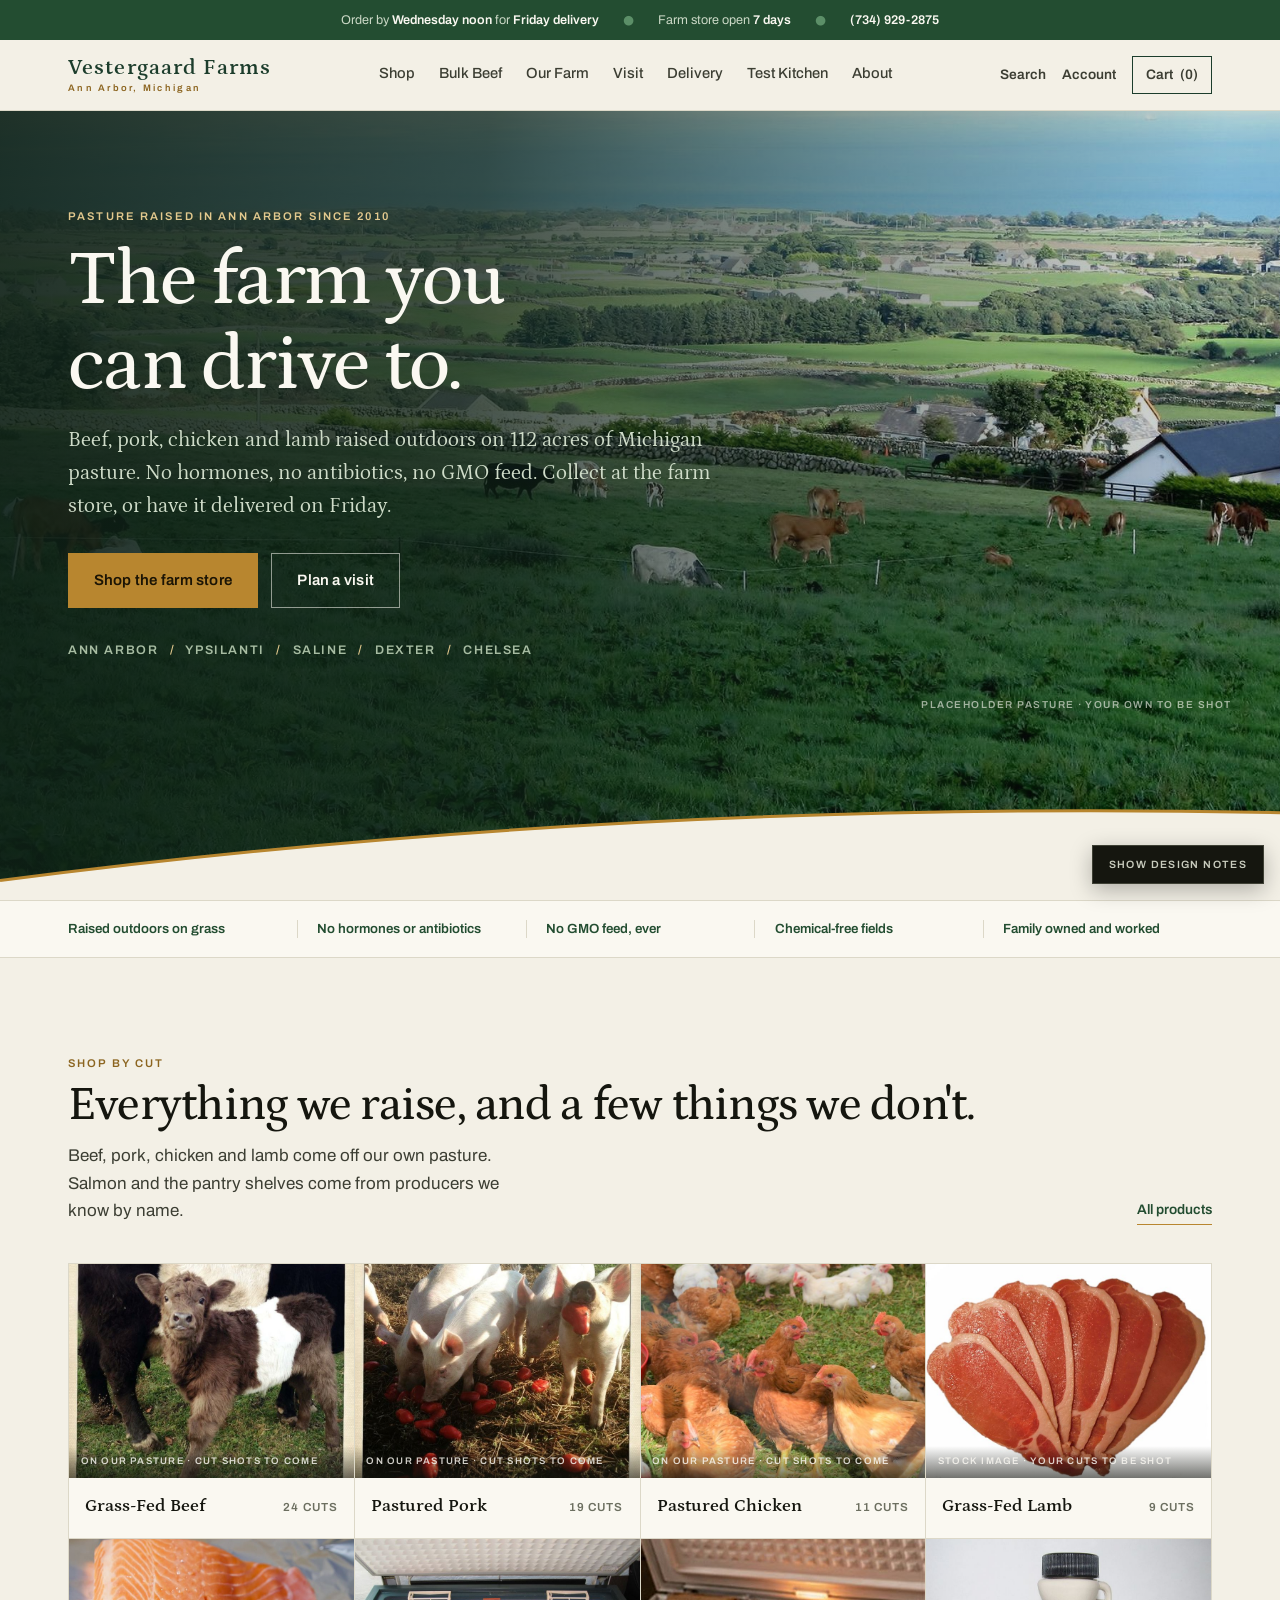
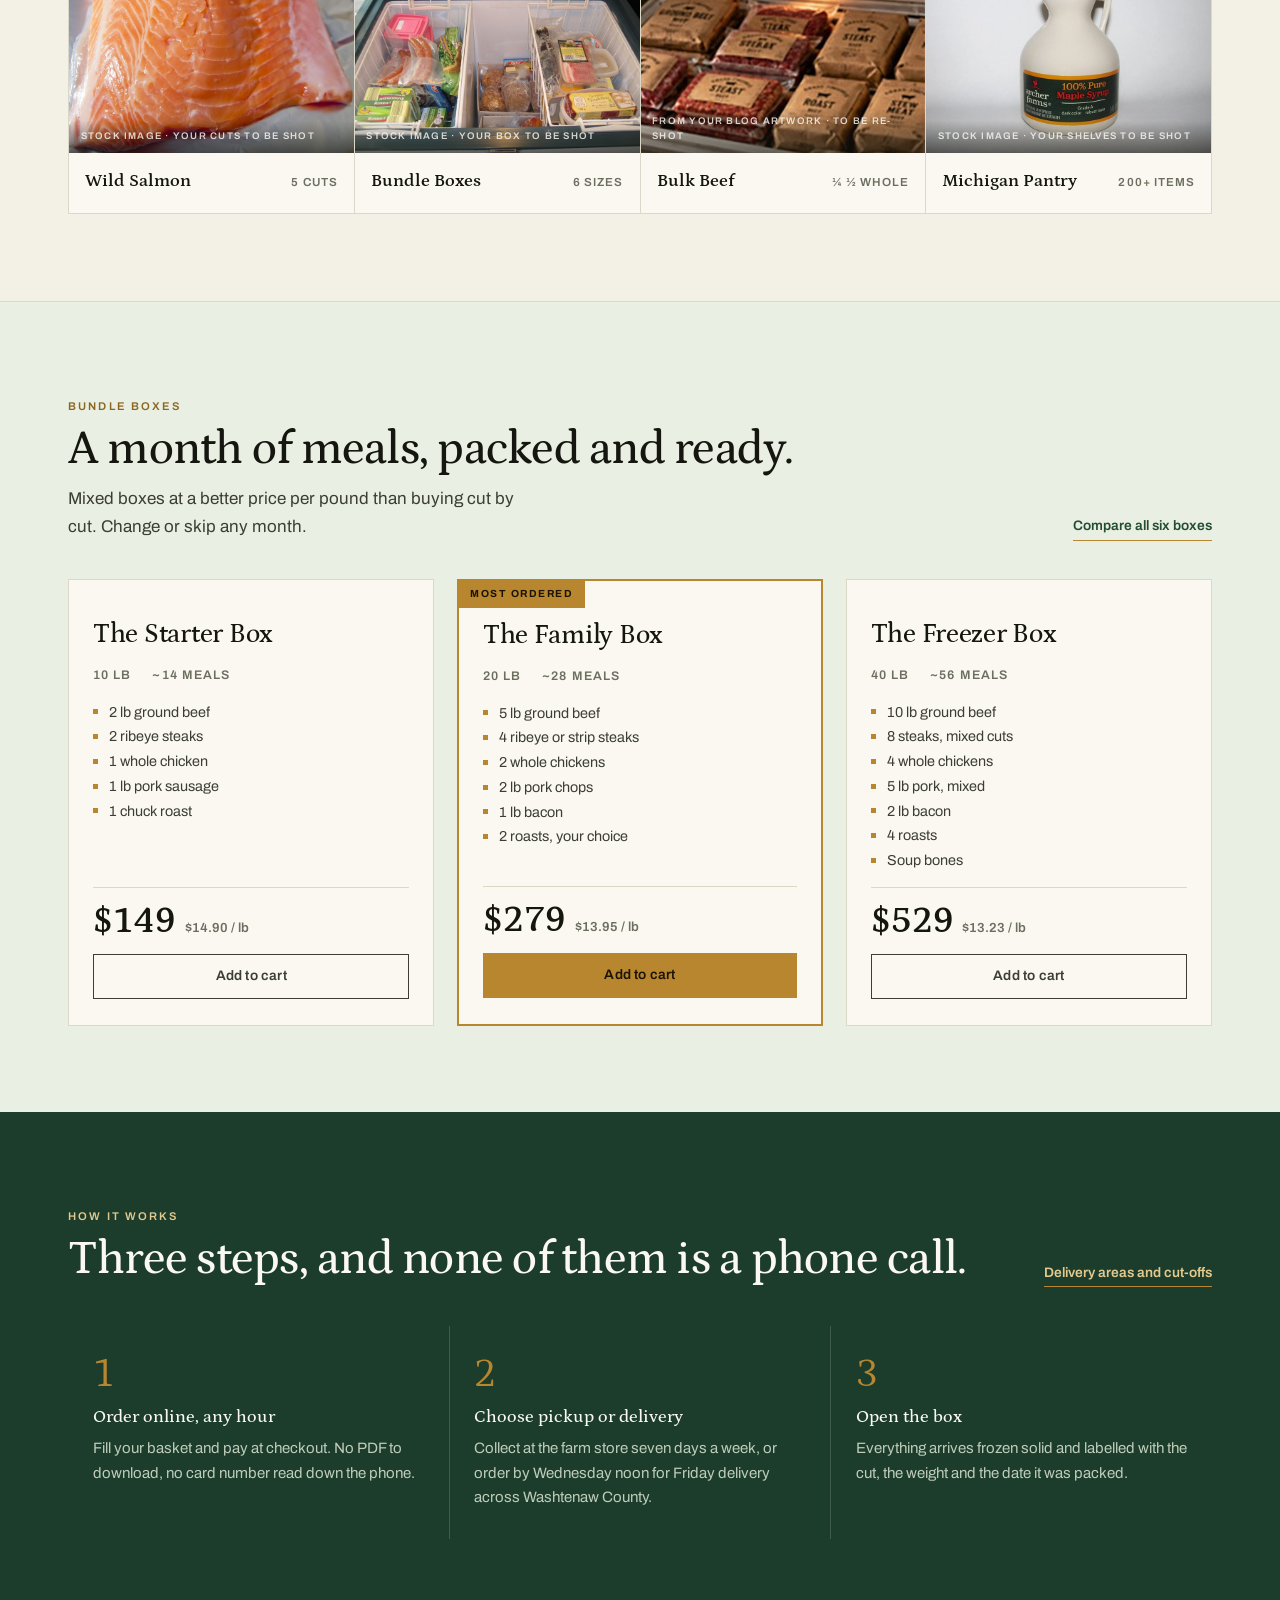
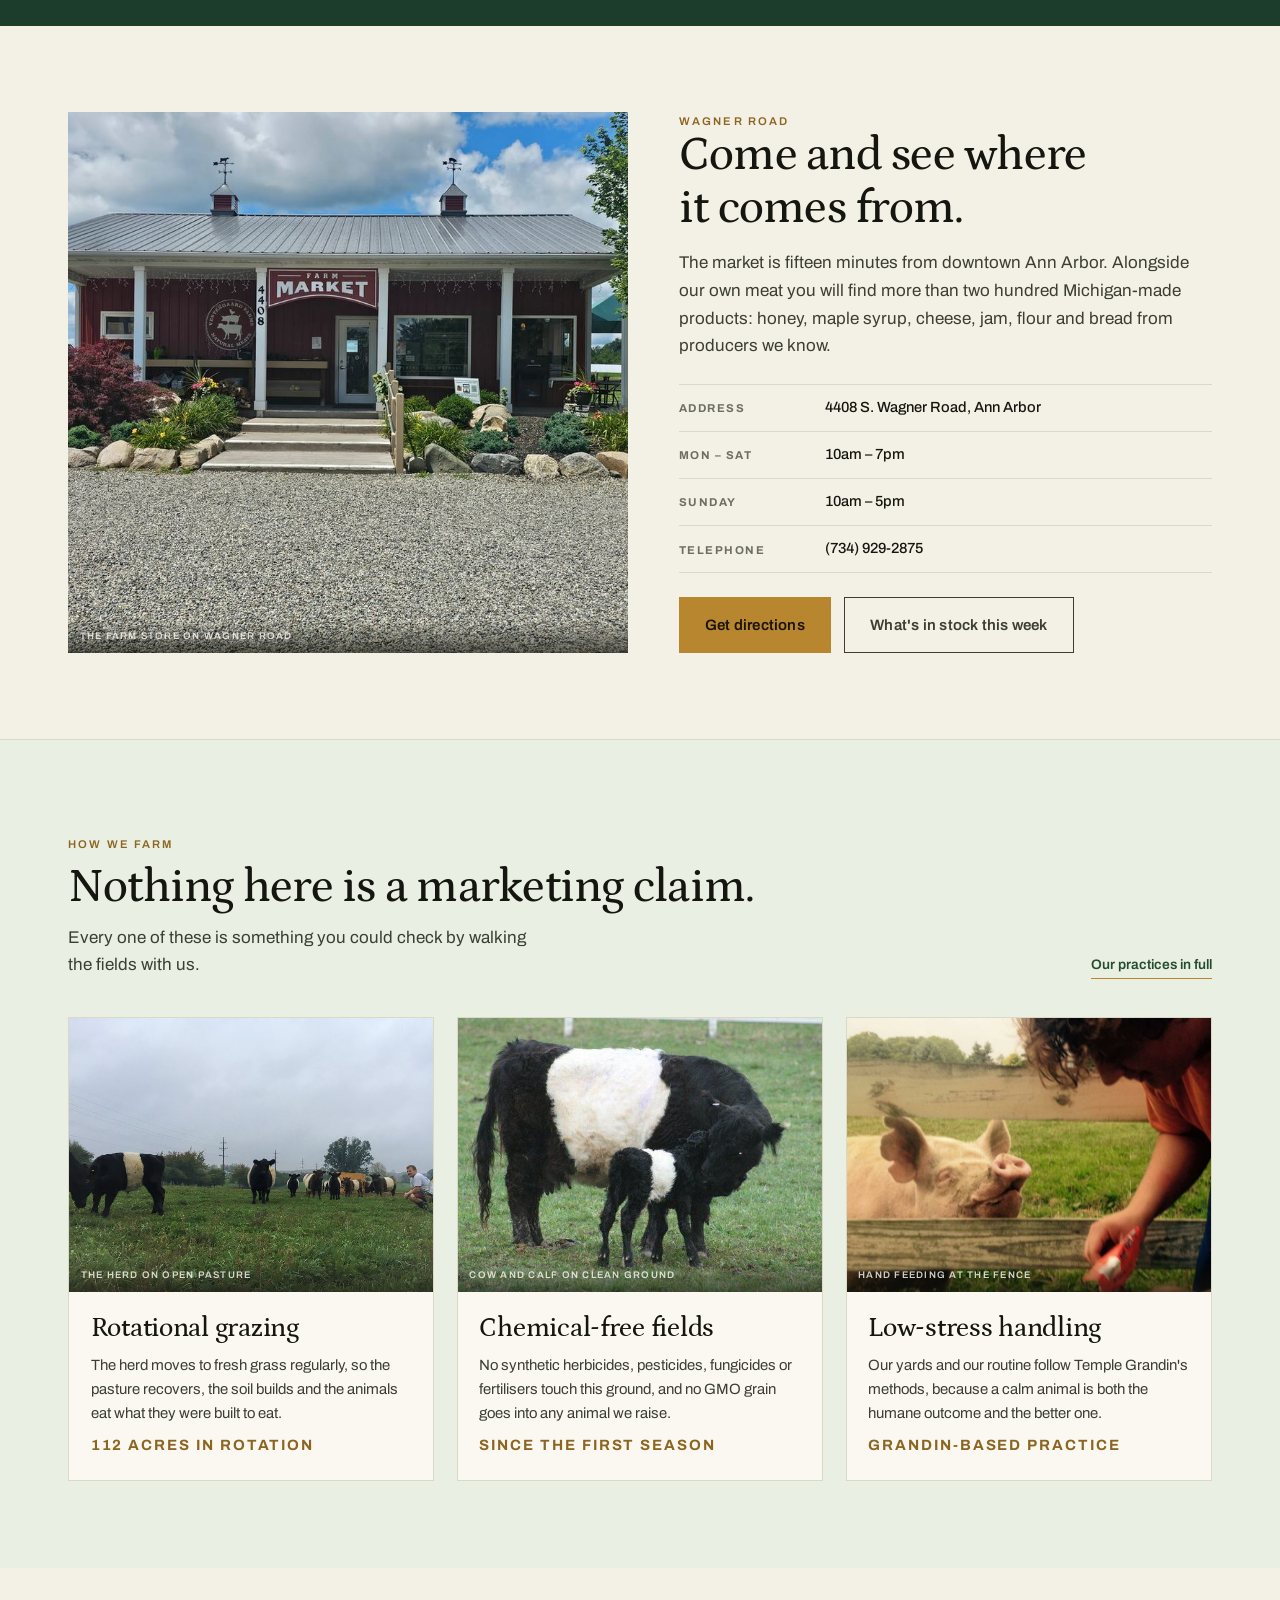
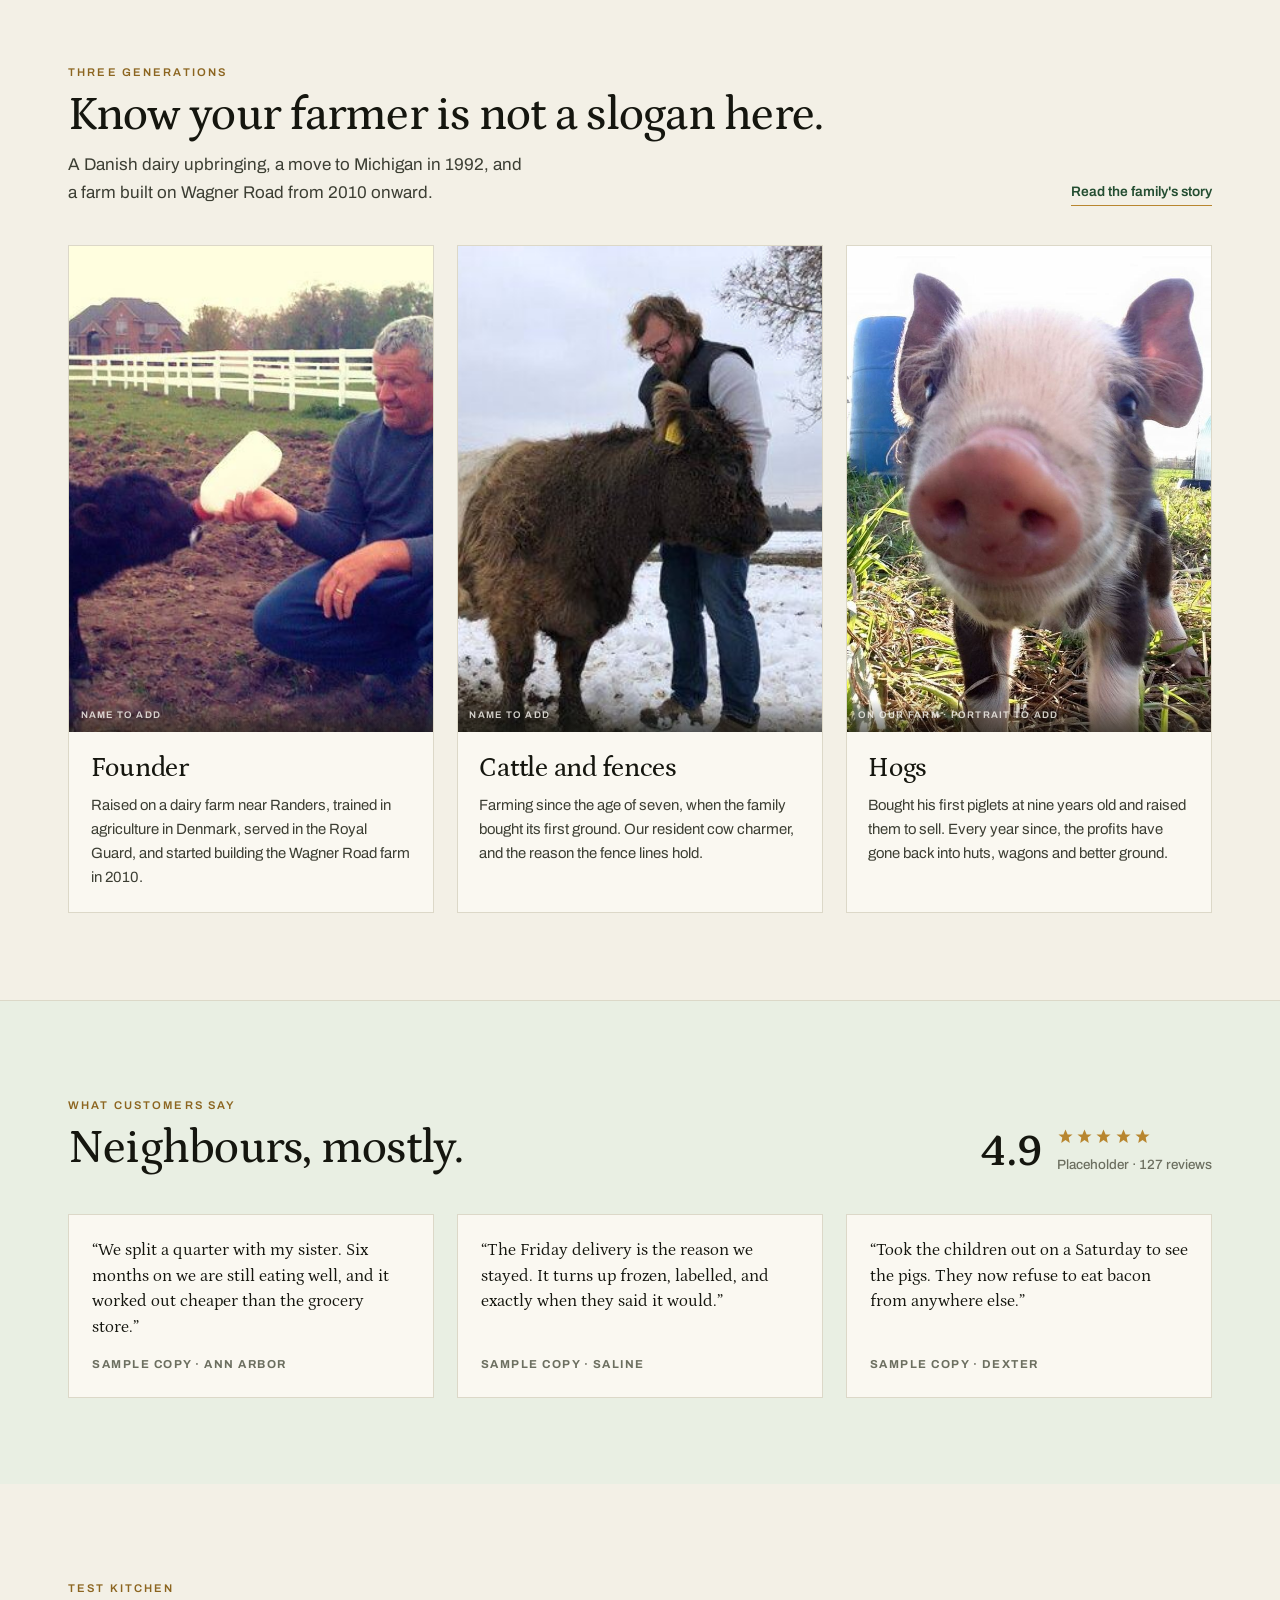
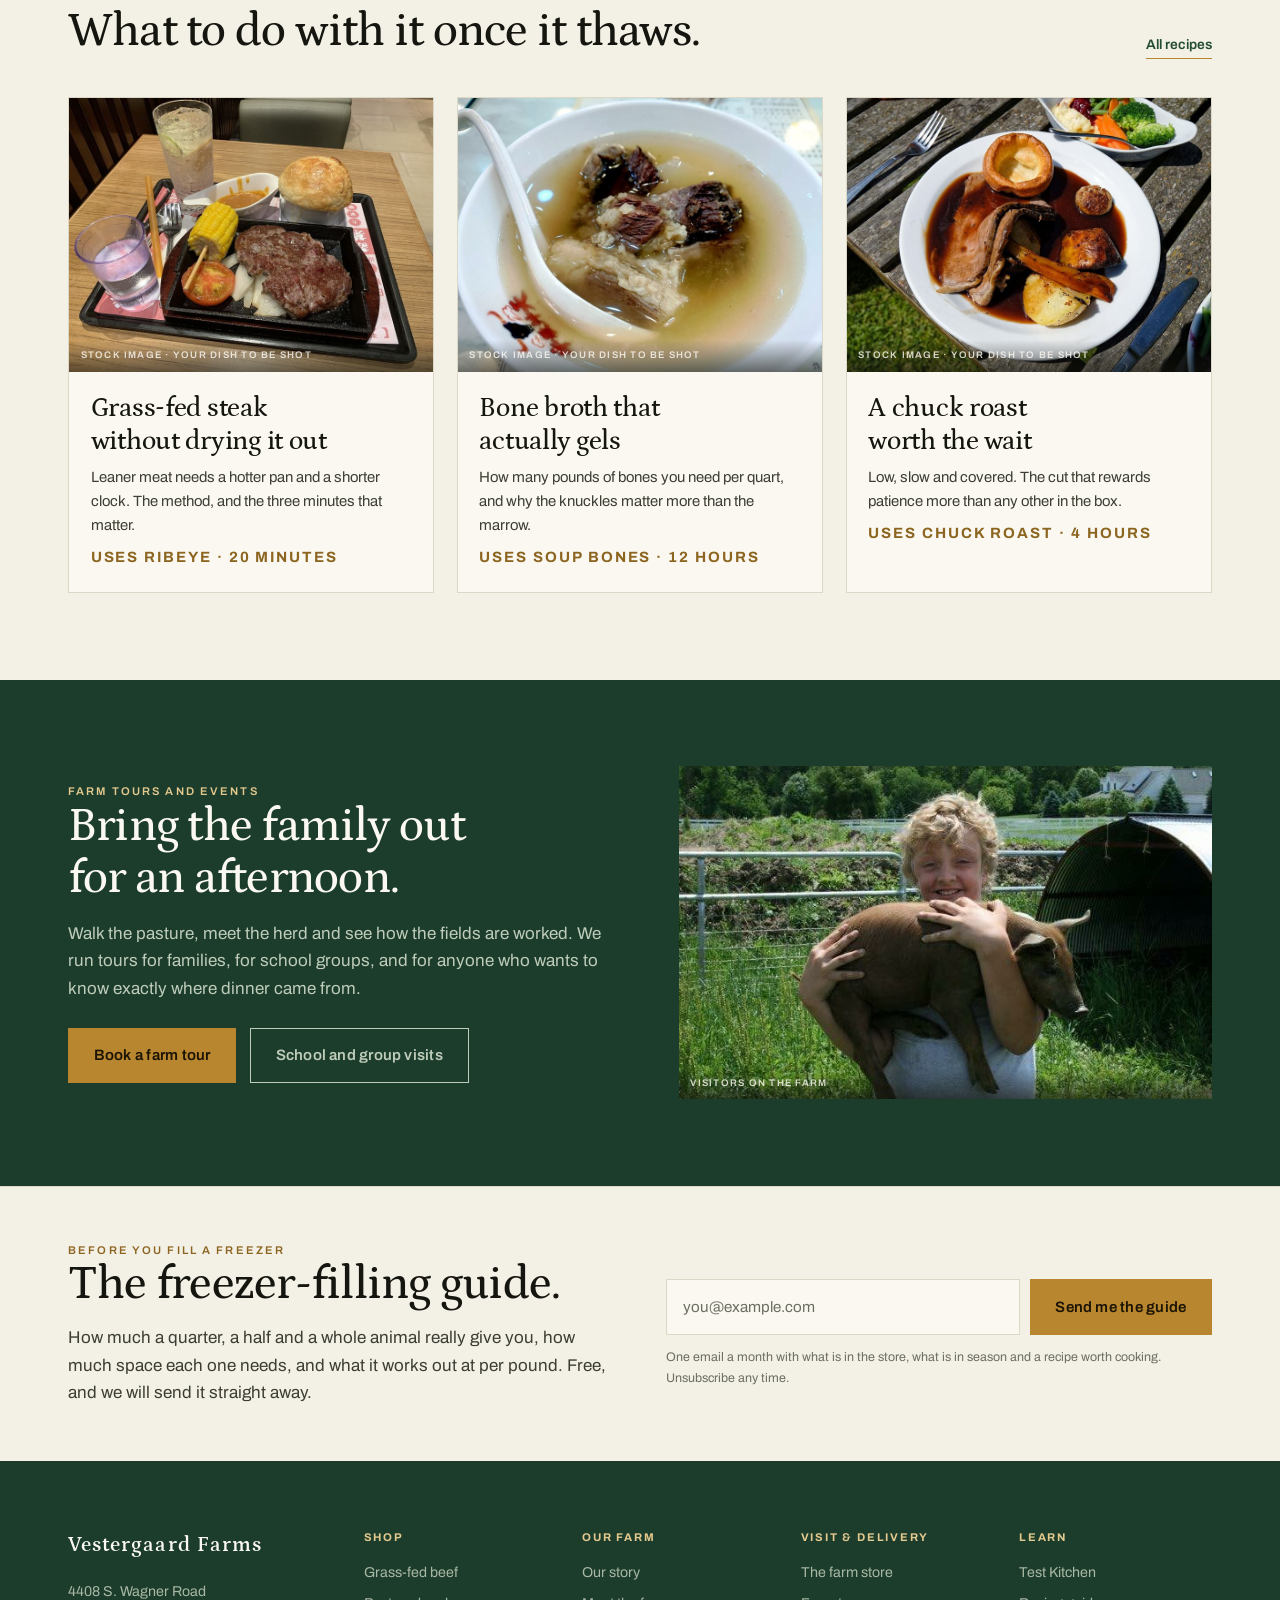
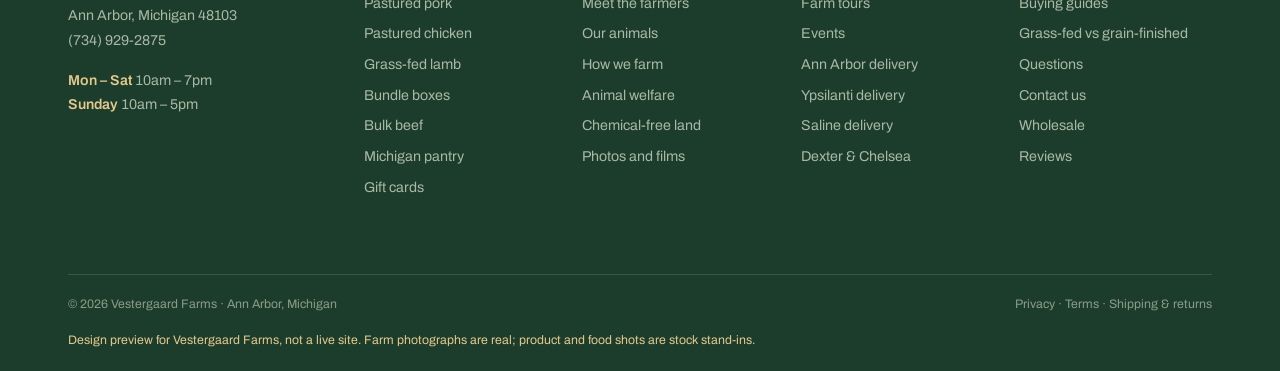
==== commit c8acd274: "Implement code changes to enhance functionality and improve performance" ====
--- a/index.html
+++ b/index.html
@@ -50,14 +50,9 @@
   <div class="hero__scrim"></div>
   <svg class="hero__curve" viewBox="0 0 1440 200" preserveAspectRatio="none"
        aria-hidden="true" focusable="false">
-    <path d="M0 58C230 4 520 96 780 72 1040 48 1250 104 1440 52V200H0Z"
-          fill="#5C8F68" opacity=".62"/>
-    <path d="M0 100C250 48 540 136 800 112 1060 88 1255 140 1440 98V200H0Z"
-          fill="#2C5C3B"/>
-    <path d="M0 146C260 110 500 172 760 156 1020 140 1235 170 1440 142V200H0Z"
-          fill="#1C3D2C"/>
-    <path d="M0 182C260 164 500 196 760 188 1020 180 1235 194 1440 180V200H0Z"
-          fill="#F3F0E6"/>
+    <path d="M0 168C420 92 900 46 1440 62V200H0Z" fill="#F3F0E6"/>
+    <path d="M0 168C420 92 900 46 1440 62" fill="none" stroke="#B8862F"
+          stroke-width="3" vector-effect="non-scaling-stroke"/>
   </svg>
 
   <div class="wrap hero__inner">
--- a/assets/site.css
+++ b/assets/site.css
@@ -309,17 +309,8 @@
 /* ============================================================ current page */
 .nav a[aria-current]{border-bottom-color:var(--gold);color:var(--forest)}
 
-/* ============================================================ breadcrumb */
-.crumbs{background:var(--bone);border-bottom:1px solid var(--rule);font-size:.79rem}
-.crumbs ol{display:flex;flex-wrap:wrap;gap:.45rem;align-items:center;padding-block:.72rem;
-  color:var(--muted)}
-.crumbs a{color:var(--green);font-weight:600}
-.crumbs a:hover{border-bottom:1px solid var(--gold)}
-.crumbs li[aria-current]{color:var(--ink);font-weight:600}
-.crumbs .sep{color:var(--gold);font-weight:400}
-
 /* ============================================================ page head */
-/* the hero motif at a height that suits an inner page: photo, scrim, same curve */
+/* the hero motif at a height that suits an inner page: photo and scrim, hard edge */
 .pagehead{position:relative;isolation:isolate;overflow:hidden;background:var(--forest);
   display:flex;align-items:flex-end}
 .pagehead__img{position:absolute;inset:0;width:100%;height:100%;object-fit:cover;
@@ -530,3 +521,227 @@
 .menu a{display:block;padding:.88rem 0;font-size:.98rem;font-weight:500}
 .menu a:hover{color:var(--gold-dp)}
 .menu a[aria-current]{color:var(--gold-dp);font-weight:600}
+
+/* ══════════════════════════════════════════════════════════════════════════
+   V2 COMPONENTS
+   ══════════════════════════════════════════════════════════════════════════ */
+
+/* ------------------------------------------------------------ hero edge */
+/* one confident sweep instead of stacked bands */
+.hero__curve{height:clamp(72px,10vw,150px)}
+/* inner pages take a clean hard edge, no curve, and fill the screen below the bars
+   the same way the homepage hero does */
+.pagehead{align-items:center;
+  min-height:calc(100vh - var(--stack,116px));
+  min-height:calc(100svh - var(--stack,116px))}
+.pagehead__inner{padding-block:clamp(3rem,7vw,5.4rem)}
+
+/* ------------------------------------------------------------ shop toolbar */
+.shopbar{align-items:flex-end}
+.shopbar__right{display:flex;align-items:center;gap:1.4rem;flex-wrap:wrap}
+.sortsel{font-size:.83rem;font-weight:600;color:var(--ink);background:var(--bone);
+  border:1.5px solid var(--rule);padding:.44rem .7rem;font-family:inherit}
+.sortsel:focus{border-color:var(--gold);outline:none}
+
+/* ------------------------------------------------------------ feature product */
+.feature{display:grid;grid-template-columns:1.15fr 1fr;background:var(--forest);
+  color:#BFCCBA;margin-bottom:1.6rem;overflow:hidden}
+@media (max-width:900px){.feature{grid-template-columns:1fr}}
+.feature__media{position:relative;overflow:hidden;min-height:340px;background:var(--green)}
+.feature__media img{width:100%;height:100%;object-fit:cover;position:absolute;inset:0}
+.feature__badge{position:absolute;top:0;left:0;z-index:2;background:var(--gold);
+  color:#1B1405;font-size:.63rem;font-weight:700;letter-spacing:.15em;
+  text-transform:uppercase;padding:.4rem .8rem}
+.feature__pad{padding:clamp(1.7rem,3.4vw,2.8rem);display:flex;flex-direction:column;
+  gap:.9rem;justify-content:center}
+.feature__pad .h-lg{color:var(--bone)}
+.feature__pad p{max-width:44ch}
+.feature__spec{display:flex;flex-wrap:wrap;gap:.5rem .55rem;margin-top:.2rem}
+.feature__foot{display:flex;align-items:flex-end;justify-content:space-between;
+  gap:1.2rem;flex-wrap:wrap;border-top:1px solid rgba(191,204,186,.24);
+  padding-top:1.15rem;margin-top:.5rem}
+.feature__price{display:flex;align-items:baseline;gap:.6rem;flex-wrap:wrap}
+.feature__amt{font-family:var(--serif);font-size:2.5rem;font-weight:600;color:var(--bone);
+  line-height:1}
+.feature__per{font-size:.85rem;font-weight:600;color:var(--gold-lt)}
+
+/* small hard-edged spec pills, used on cards and the feature band */
+.tag{font-size:.67rem;font-weight:700;letter-spacing:.1em;text-transform:uppercase;
+  padding:.3rem .55rem;border:1px solid var(--rule);color:var(--muted);white-space:nowrap}
+.feature .tag{border-color:rgba(191,204,186,.34);color:#A7BCA2}
+.tag--primal{border-color:var(--gold);color:var(--gold-dp)}
+.feature .tag--primal{border-color:var(--gold);color:var(--gold-lt)}
+
+/* ------------------------------------------------------------ product cards */
+.prodgrid{grid-template-columns:repeat(3,1fr)}
+@media (max-width:1060px){.prodgrid{grid-template-columns:repeat(2,1fr)}}
+@media (max-width:640px){.prodgrid{grid-template-columns:1fr}}
+.prod__media{aspect-ratio:4/3}
+.prod__pad{padding:1.05rem 1.15rem 1.2rem;gap:.5rem}
+.prod__name{font-size:1.14rem}
+.prod__desc{font-size:.87rem;line-height:1.5;color:var(--body)}
+.prod__specs{display:flex;flex-wrap:wrap;gap:.4rem;margin-top:.15rem}
+/* price and add sit on one baseline so the eye can scan a column of them */
+.prod__foot{display:flex;align-items:flex-end;justify-content:space-between;gap:.9rem;
+  border-top:1px solid var(--rule);padding-top:.85rem;margin-top:auto}
+.prod__price{display:block;margin:0;padding:0}
+.prod__amt{font-size:1.55rem;display:block}
+.prod__per{display:block;margin-top:.18rem}
+.prod__add{flex:0 0 auto;display:inline-flex;align-items:center;justify-content:center;
+  font-size:.84rem;font-weight:600;padding:.6rem 1rem;
+  border:1.5px solid var(--forest);color:var(--forest);white-space:nowrap;
+  transition:background .18s ease,color .18s ease}
+.prod:hover .prod__add{background:var(--forest);color:var(--bone)}
+.prod--gold .prod__add{background:var(--gold);border-color:var(--gold);color:#1B1405}
+.prod--gold:hover .prod__add{background:var(--gold-dp);border-color:var(--gold-dp);color:#fff}
+.prod__stock{font-size:.71rem;font-weight:600;letter-spacing:.08em;text-transform:uppercase;
+  color:var(--moss)}
+.prod__stock--low{color:#A34A1C}
+
+
+/* ------------------------------------------------------------ unit chart */
+/* one square per pound: the quantity is the point, so show all 110 */
+.units{display:grid;grid-template-columns:repeat(22,1fr);gap:4px;max-width:760px}
+@media (max-width:820px){.units{grid-template-columns:repeat(15,1fr)}}
+@media (max-width:520px){.units{grid-template-columns:repeat(11,1fr);gap:3px}}
+.units i{display:block;aspect-ratio:1/1}
+.units__cap{font-size:.78rem;color:var(--muted);margin-top:.85rem}
+.unitkey{display:grid;grid-template-columns:repeat(auto-fit,minmax(150px,1fr));
+  gap:1px;background:var(--rule);border:1px solid var(--rule);margin-top:1.6rem}
+.unitkey div{background:var(--bone);padding:.9rem 1rem}
+.unitkey b{display:flex;align-items:center;gap:.5rem;font-family:var(--serif);
+  font-size:1.32rem;font-weight:600;color:var(--ink);line-height:1}
+.unitkey b::before{content:"";width:.8rem;height:.8rem;flex:0 0 auto;
+  background:var(--sw,var(--field))}
+.unitkey span{display:block;font-size:.82rem;color:var(--muted);margin-top:.35rem;
+  padding-left:1.3rem}
+
+/* ------------------------------------------------------------ freezer scale */
+.frzfig{background:var(--bone);border:1px solid var(--rule);
+  padding:clamp(1.2rem,3vw,2.2rem)}
+.frzfig svg{width:100%;height:auto;max-width:880px;margin-inline:auto;display:block}
+.frzfig .fl{font-family:var(--sans);font-size:13px;font-weight:700;letter-spacing:.1em;
+  fill:#15160F}
+.frzfig .fs{font-family:var(--sans);font-size:11.5px;font-weight:600;fill:#6C6F60}
+.frzfig .fn{font-family:var(--serif);font-size:22px;font-weight:600;fill:#1C3D2C}
+.frzcap{display:grid;grid-template-columns:repeat(3,1fr);gap:1px;background:var(--rule);
+  border:1px solid var(--rule);border-top:0}
+@media (max-width:760px){.frzcap{grid-template-columns:1fr}}
+.frzcap div{background:var(--bone);padding:1.1rem 1.2rem}
+.frzcap b{display:block;font-family:var(--serif);font-size:1.1rem;font-weight:600;
+  color:var(--ink);margin-bottom:.3rem}
+.frzcap p{font-size:.87rem}
+
+/* ------------------------------------------------------------ questions */
+/* two columns, so the accordion stops floating in a half-empty band */
+.qa{display:grid;grid-template-columns:.82fr 1.18fr;gap:clamp(2rem,5vw,4.4rem);
+  align-items:start}
+@media (max-width:940px){.qa{grid-template-columns:1fr}}
+.qa__aside{position:sticky;top:calc(var(--stack,116px) + 1.6rem)}
+@media (max-width:940px){.qa__aside{position:static}}
+.qa__card{margin-top:1.7rem;background:var(--forest);color:#BFCCBA;padding:1.5rem 1.6rem}
+.qa__card h3{font-family:var(--serif);font-size:1.16rem;font-weight:600;color:var(--bone);
+  margin-bottom:.5rem}
+.qa__card p{font-size:.9rem}
+.qa__card dl{margin-top:1.1rem;border-top:1px solid rgba(191,204,186,.24)}
+.qa__card dl div{display:flex;justify-content:space-between;gap:1rem;padding:.6rem 0;
+  border-bottom:1px solid rgba(191,204,186,.24);font-size:.87rem}
+.qa__card dt{color:var(--moss);font-weight:500}
+.qa__card dd{color:var(--bone);font-weight:600;text-align:right}
+.qa__card .btn{margin-top:1.2rem}
+.faq{max-width:none}
+
+/* ------------------------------------------------------------ long read */
+.article{display:grid;grid-template-columns:.6fr 1.4fr;gap:clamp(2rem,5vw,4.4rem);
+  align-items:start}
+@media (max-width:940px){.article{grid-template-columns:1fr}}
+.article__nav{position:sticky;top:calc(var(--stack,116px) + 1.6rem)}
+@media (max-width:940px){.article__nav{position:static}}
+.article__nav h3{font-size:.68rem;font-weight:700;letter-spacing:.16em;
+  text-transform:uppercase;color:var(--gold-dp);margin-bottom:.9rem}
+.article__nav ol{counter-reset:s;border-top:1px solid var(--rule)}
+.article__nav li{counter-increment:s;border-bottom:1px solid var(--rule)}
+.article__nav a{display:flex;gap:.7rem;padding:.72rem 0;font-size:.92rem;
+  color:var(--body);font-weight:500}
+.article__nav a::before{content:counter(s,decimal-leading-zero);
+  font-family:var(--serif);color:var(--gold);font-size:.85rem;flex:0 0 auto}
+.article__nav a:hover{color:var(--gold-dp)}
+.longread{max-width:64ch}
+/* a stat line breaks the wall of text and carries the number people came for */
+.statline{display:grid;grid-template-columns:repeat(3,1fr);gap:1px;background:var(--rule);
+  border:1px solid var(--rule);margin:1.9rem 0}
+@media (max-width:620px){.statline{grid-template-columns:1fr}}
+.statline div{background:var(--bone);padding:1.1rem 1.2rem}
+.statline b{display:block;font-family:var(--serif);font-size:1.72rem;font-weight:600;
+  color:var(--ink);line-height:1}
+.statline span{display:block;font-size:.78rem;color:var(--muted);margin-top:.32rem}
+.pull{border-left:3px solid var(--gold);padding:.3rem 0 .3rem 1.3rem;margin:1.9rem 0;
+  font-family:var(--serif);font-size:1.28rem;line-height:1.42;color:var(--ink)}
+
+/* ------------------------------------------------------------ media fixes */
+/* a portrait source in a landscape frame was being upscaled and cropped badly.
+   the image is taken out of flow so the text column sets the height and the photo
+   fills it at native resolution instead of being stretched to fit a fixed ratio */
+.split--stretch .split__media{display:flex}
+.shot--fill{aspect-ratio:auto;height:100%;width:100%;min-height:0;position:relative}
+.shot--fill img{position:absolute;inset:0;height:100%;width:100%;object-fit:cover}
+@media (max-width:900px){.shot--fill{min-height:340px}}
+.prod--all{background:var(--pale)}
+.prod--all .prod__pad{justify-content:center;gap:.6rem;padding-block:1.6rem}
+.prod--all .prod__name{font-size:1.28rem}
+.qa__card .btn--ghost:hover{background:var(--bone);color:var(--forest);border-color:var(--bone)}
+
+/* ------------------------------------------------------------ primal yield */
+/* position is carried by the two groups and their order, weight by the bars,
+   and cooking method by colour, so the chart teaches three things at once */
+.yc{background:var(--bone);border:1px solid var(--rule)}
+.yc__top{display:flex;align-items:flex-end;justify-content:space-between;
+  gap:1rem 1.8rem;flex-wrap:wrap;padding:clamp(1.1rem,2.4vw,1.5rem) clamp(1.1rem,3vw,1.8rem)}
+.yc__tot{font-family:var(--serif);font-size:1.42rem;font-weight:600;color:var(--ink);
+  line-height:1.15}
+.yc__tot span{display:block;font-family:var(--sans);font-size:.7rem;font-weight:700;
+  letter-spacing:.15em;text-transform:uppercase;color:var(--gold-dp);margin-bottom:.3rem}
+.yc__legend{display:flex;gap:.5rem .9rem;flex-wrap:wrap}
+.yc__legend span{display:flex;align-items:center;gap:.42rem;font-size:.77rem;
+  font-weight:600;color:var(--muted);white-space:nowrap}
+.yc__legend i{width:.72rem;height:.72rem;flex:0 0 auto}
+
+.yc__group{display:flex;align-items:center;gap:.9rem;
+  padding:.72rem clamp(1.1rem,3vw,1.8rem);background:var(--forest);color:var(--gold-lt);
+  font-size:.69rem;font-weight:700;letter-spacing:.16em;text-transform:uppercase}
+.yc__group b{font-weight:700}
+.yc__group em{font-style:normal;color:#8DA588;letter-spacing:.1em;margin-left:auto;
+  font-size:.65rem;white-space:nowrap}
+
+.yrow{display:grid;align-items:center;gap:.6rem 1.1rem;
+  grid-template-columns:2.3rem minmax(0,1.5fr) minmax(0,1.3fr) 4.6rem 9.1rem;
+  padding:.95rem clamp(1.1rem,3vw,1.8rem);border-bottom:1px solid var(--rule);
+  transition:background .16s ease}
+.yrow:hover{background:#fff}
+.yc__group+.yrow{border-top:0}
+.yrow__n{width:2.3rem;height:2.3rem;display:grid;place-items:center;
+  font-family:var(--serif);font-size:1rem;color:#F3F0E6;background:var(--muted)}
+.yrow__name{font-family:var(--serif);font-size:1.06rem;font-weight:600;color:var(--ink);
+  line-height:1.2}
+.yrow__cuts{display:block;font-family:var(--sans);font-size:.83rem;font-weight:400;
+  color:var(--muted);margin-top:.2rem;line-height:1.4}
+.yrow__track{height:.85rem;background:var(--linen)}
+.yrow__bar{height:100%;display:block}
+.yrow__fig{text-align:right;line-height:1.2}
+.yrow__lb{font-family:var(--serif);font-size:1.16rem;font-weight:600;color:var(--ink);
+  display:block}
+.yrow__pc{font-size:.76rem;font-weight:600;color:var(--muted)}
+.yrow__how{font-size:.71rem;font-weight:700;letter-spacing:.07em;text-transform:uppercase;
+  padding:.36rem .5rem;border:1px solid var(--rule);color:var(--muted);text-align:center;
+  white-space:nowrap}
+
+@media (max-width:1000px){
+  .yrow{grid-template-columns:2.3rem minmax(0,1fr) 4.6rem 9.1rem;row-gap:.7rem}
+  .yrow__track{grid-column:2/-1;order:2}
+}
+@media (max-width:680px){
+  .yrow{grid-template-columns:2.3rem minmax(0,1fr) auto}
+  .yrow__track{grid-column:1/-1}
+  .yrow__how{grid-column:2/-1;justify-self:start}
+}
+.yc__foot{padding:.95rem clamp(1.1rem,3vw,1.8rem);font-size:.79rem;color:var(--muted)}
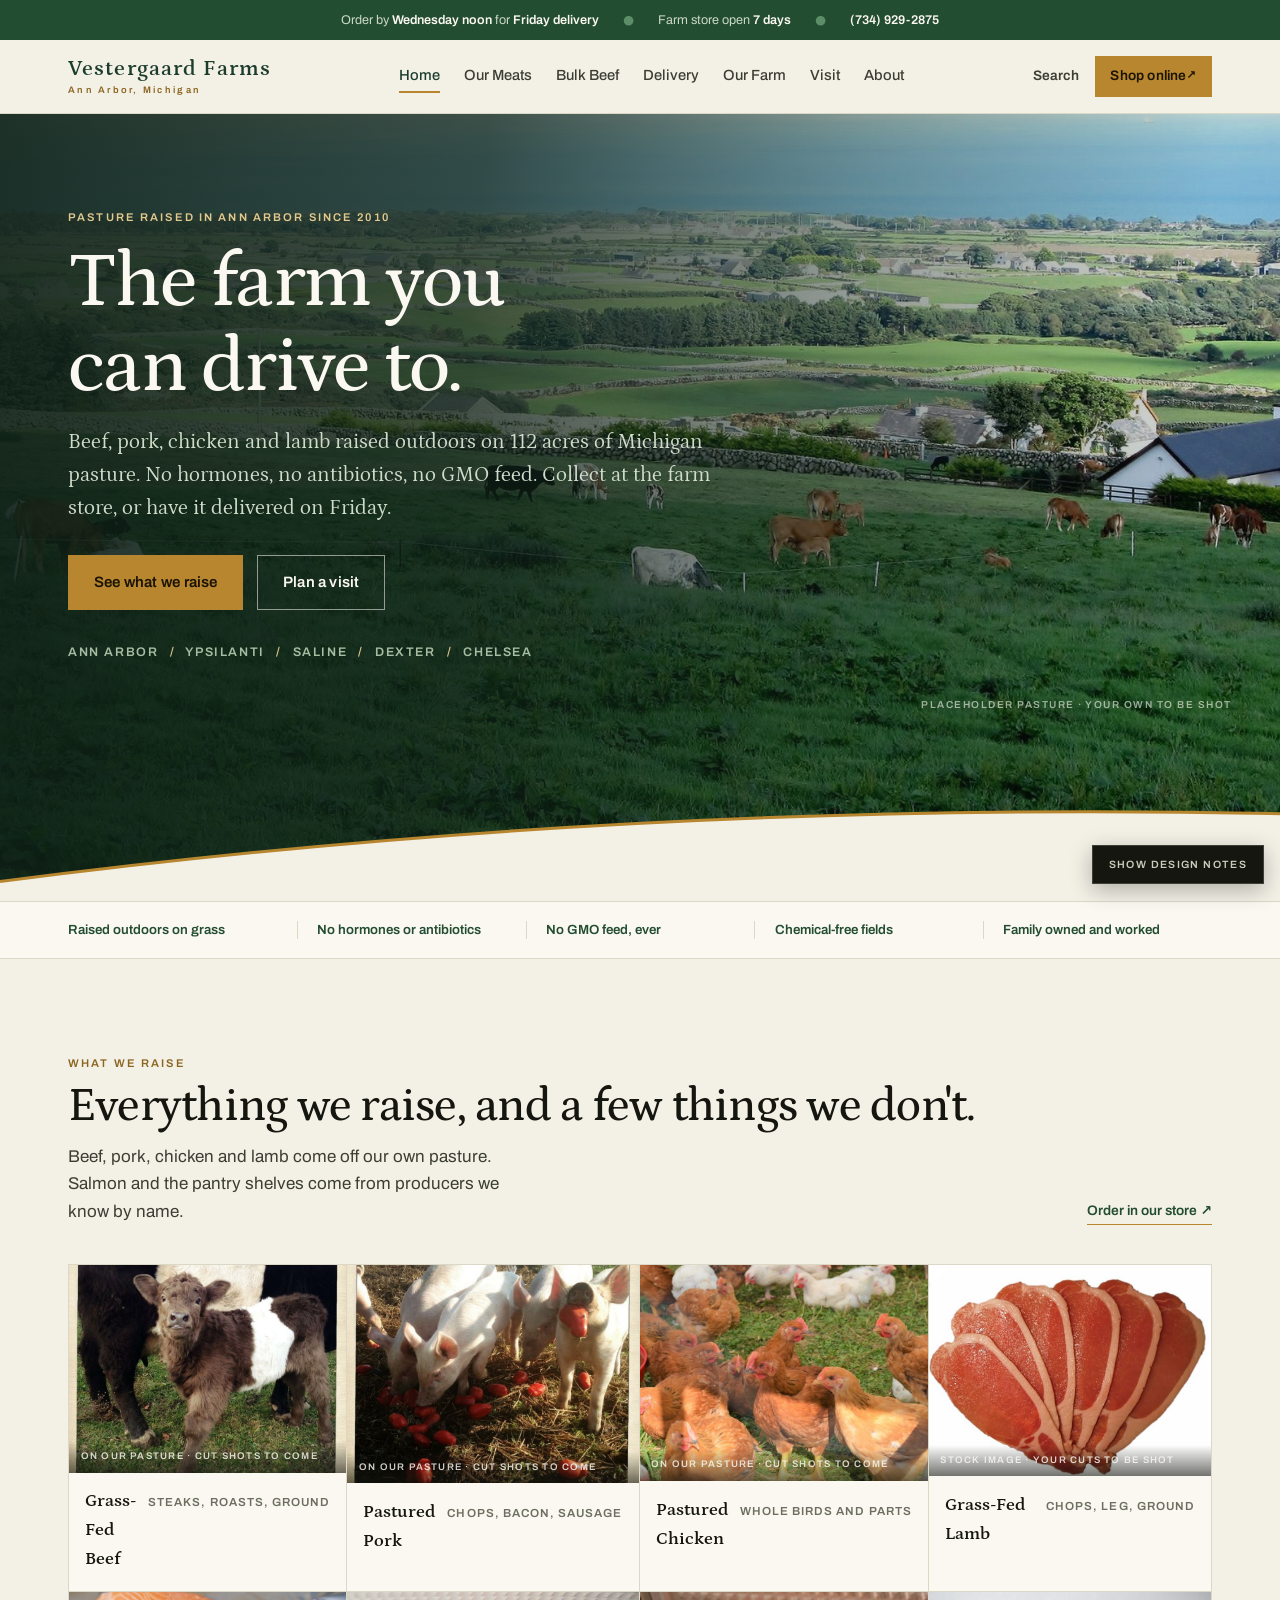
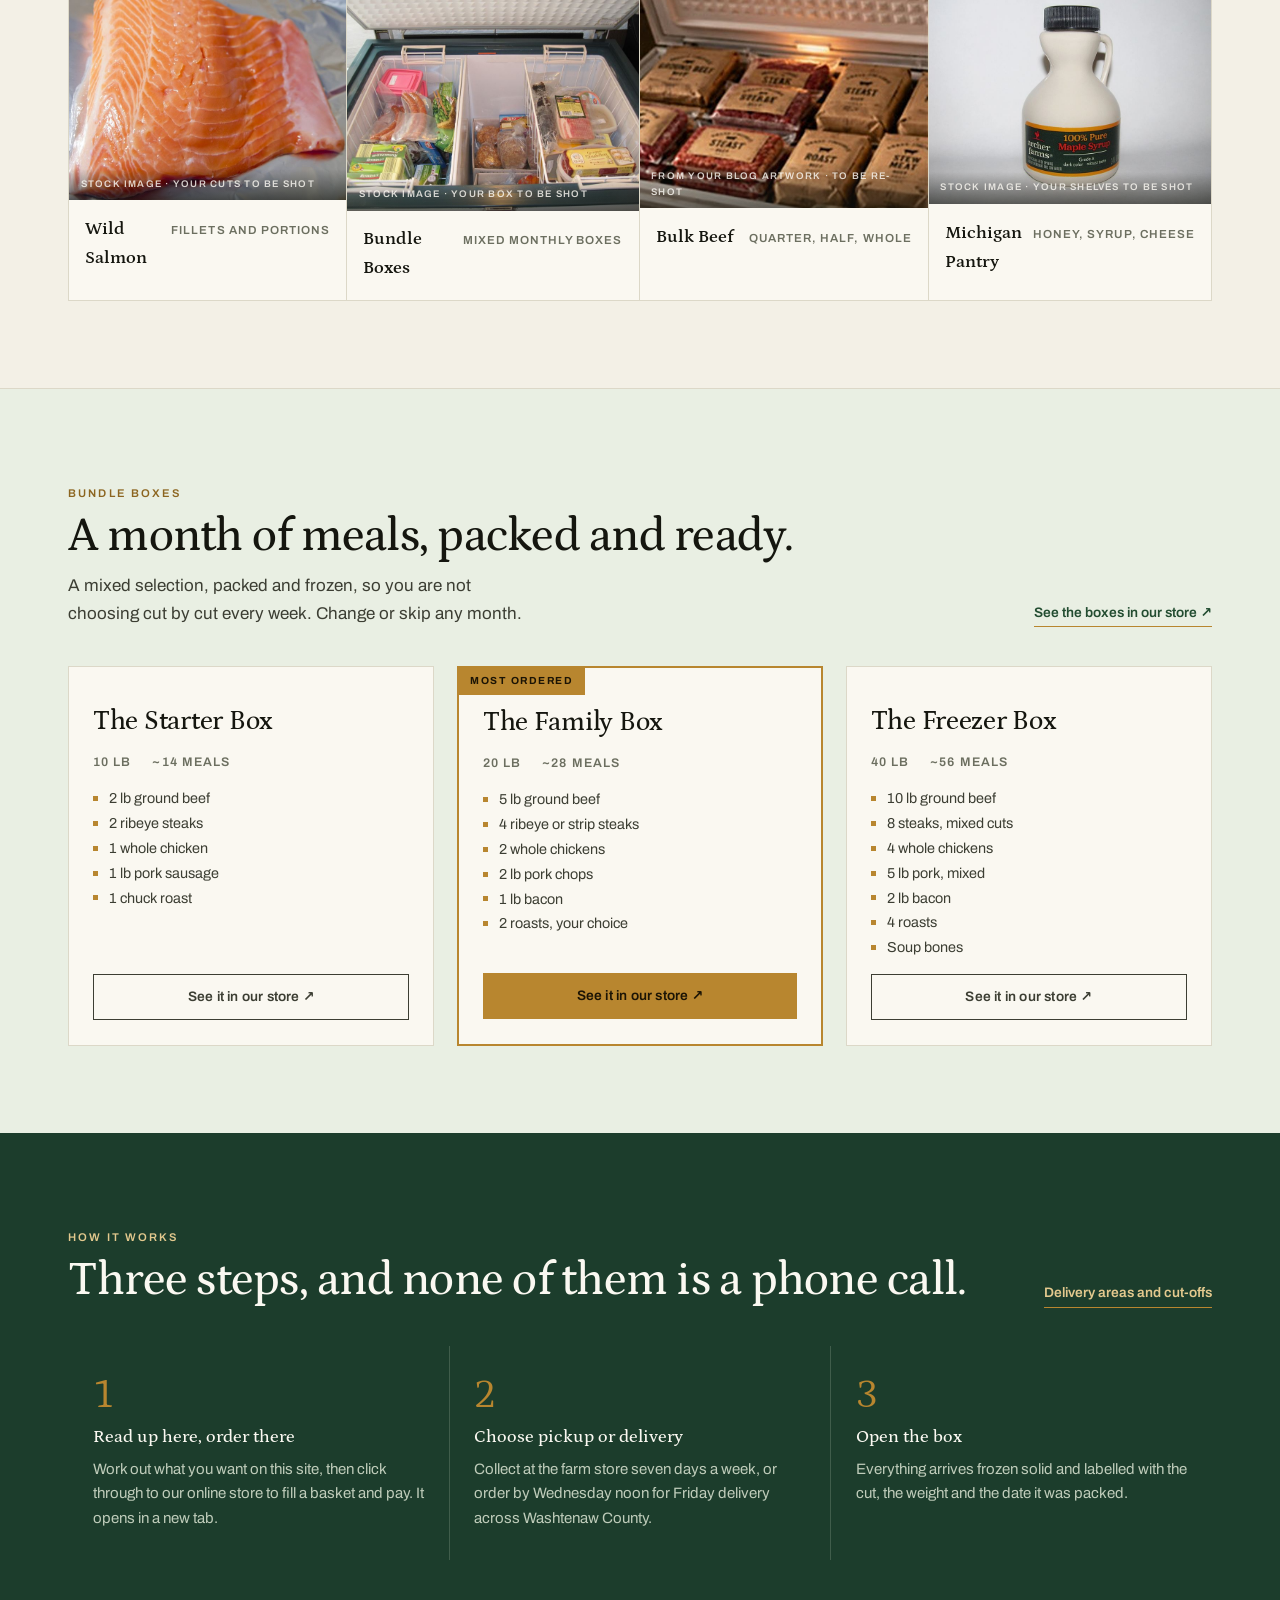
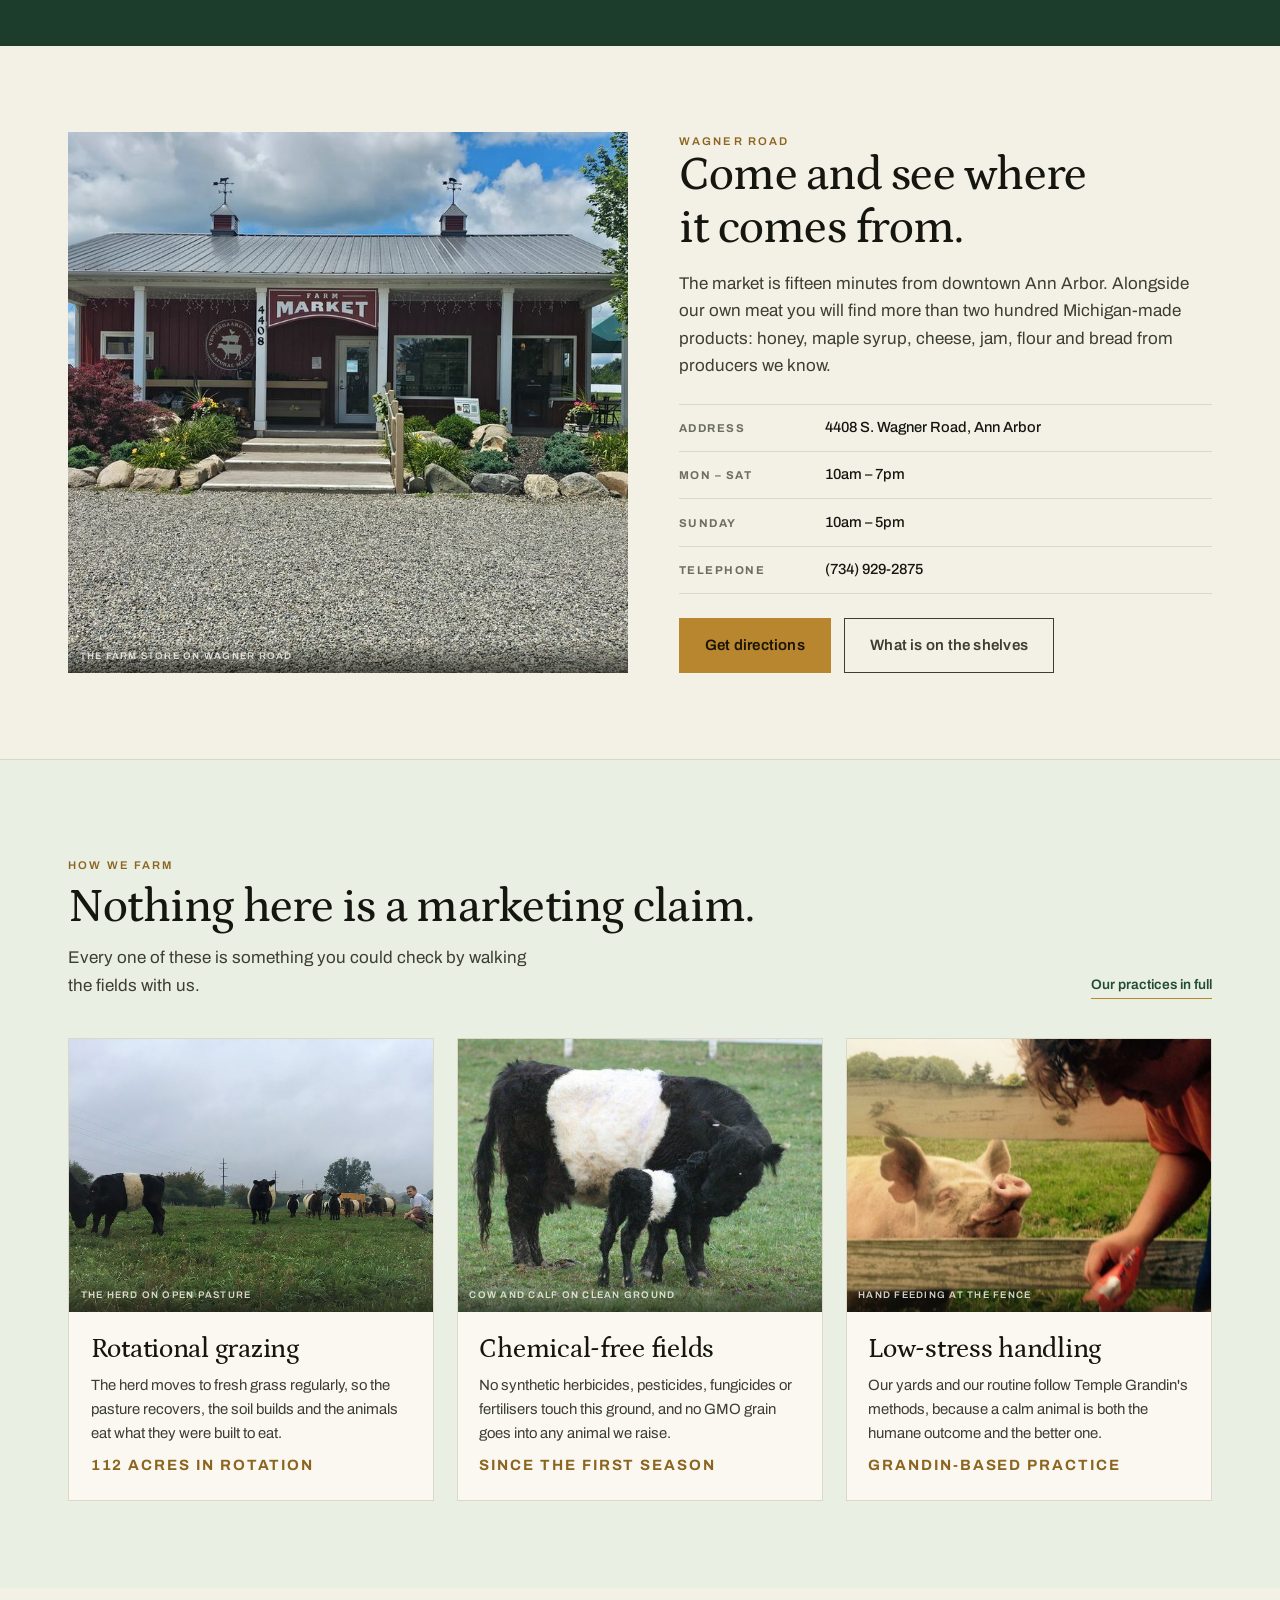
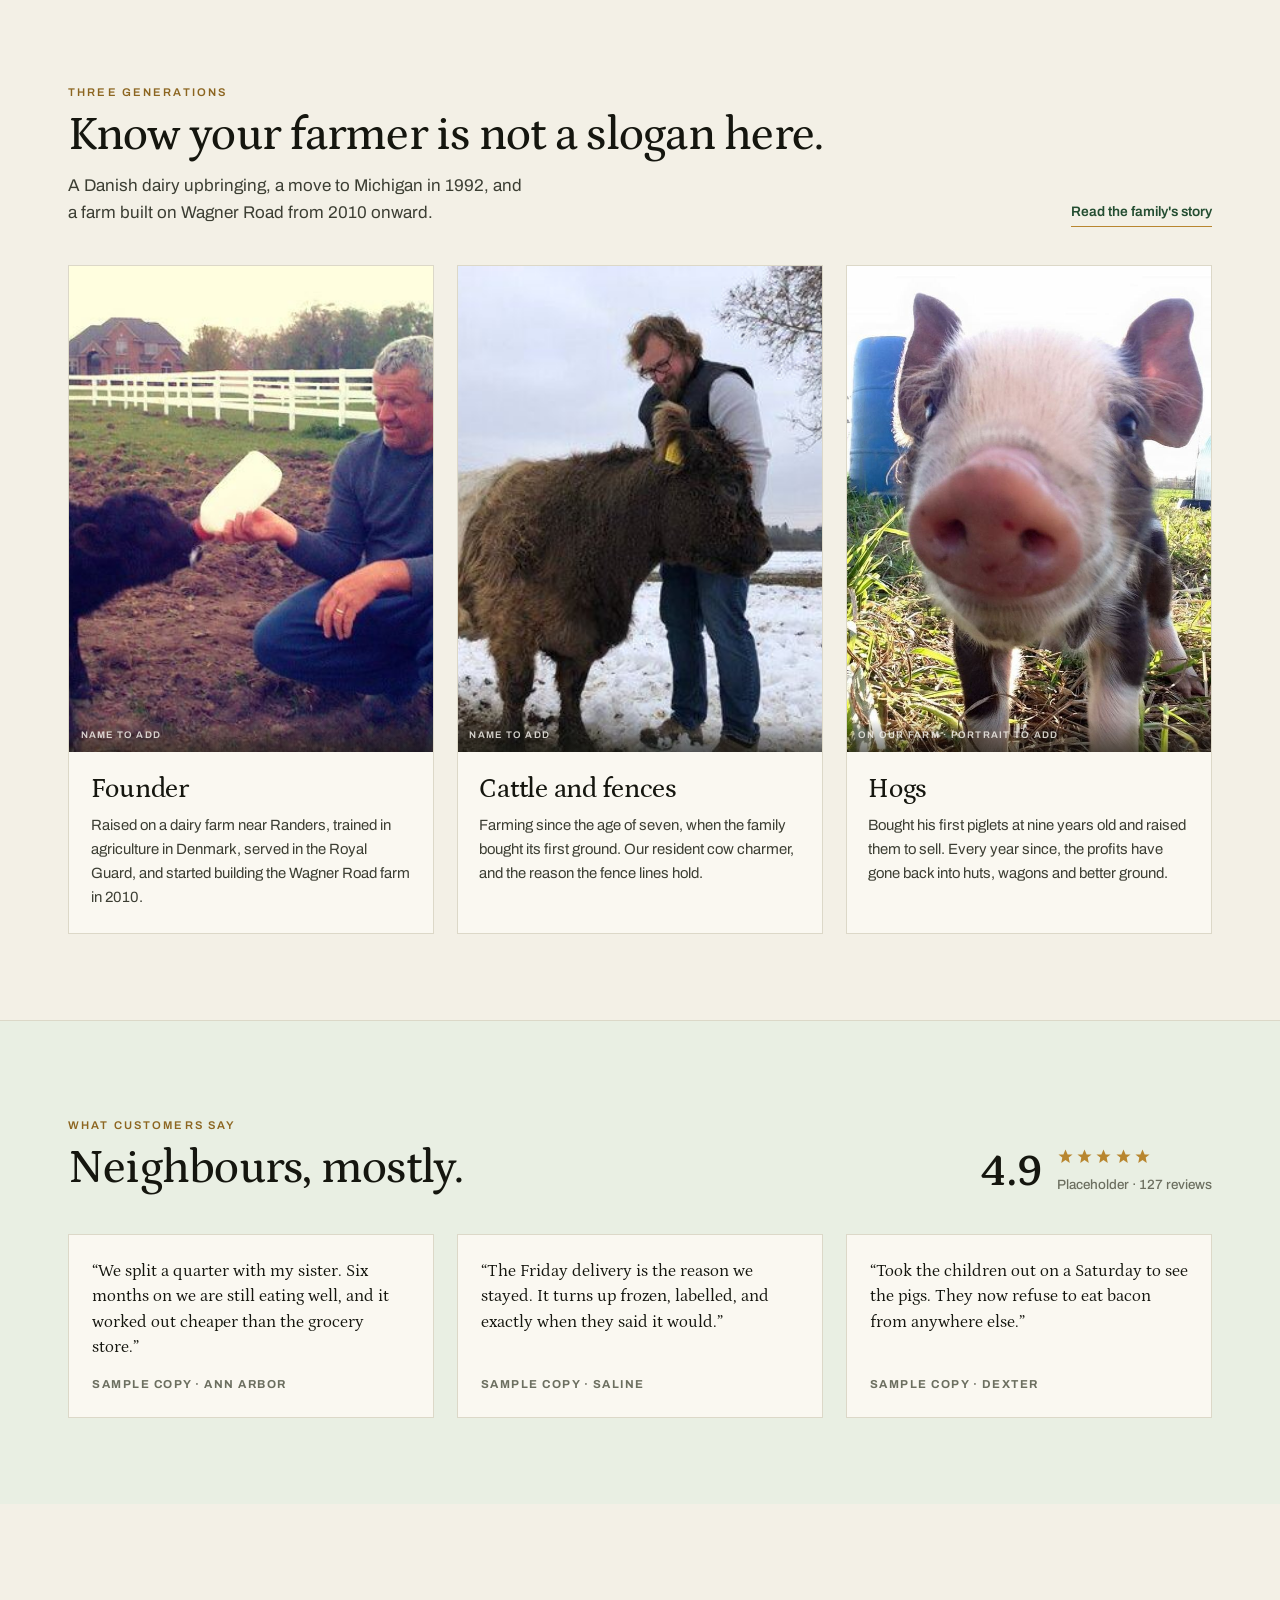
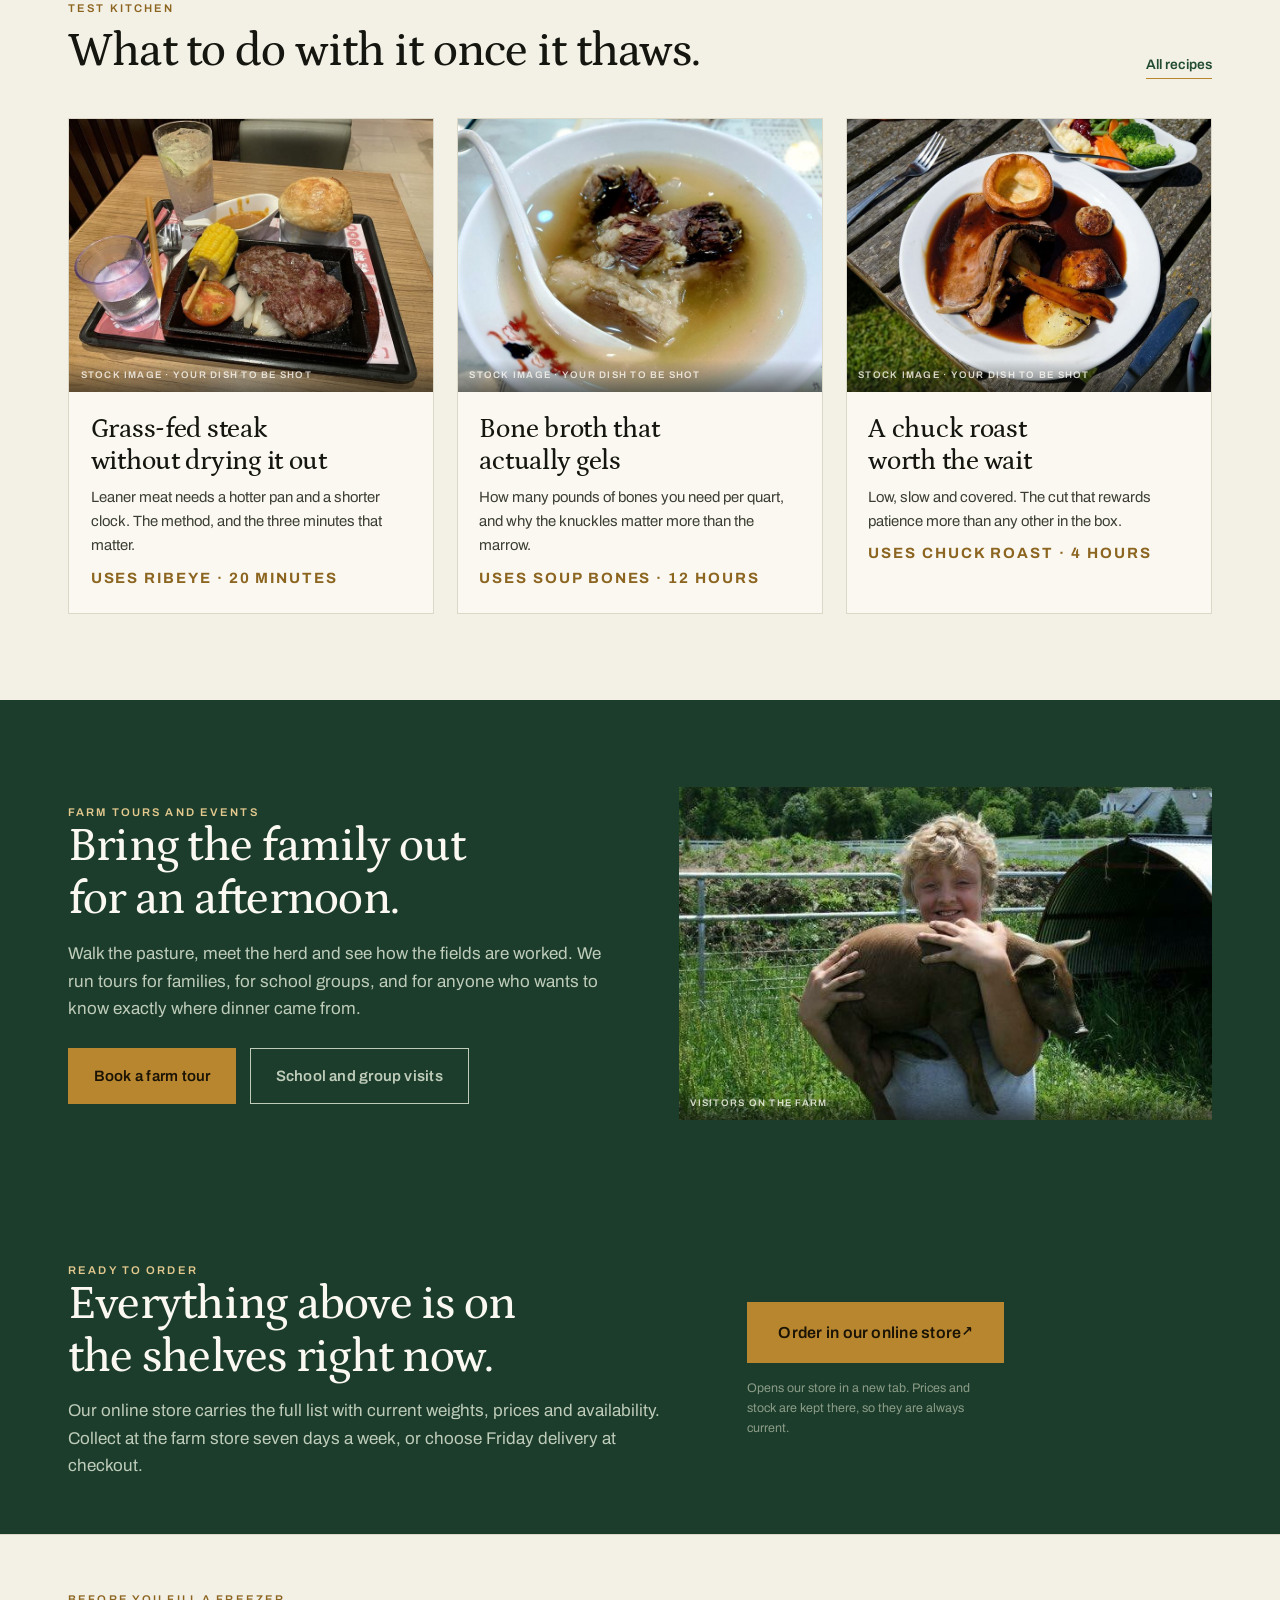
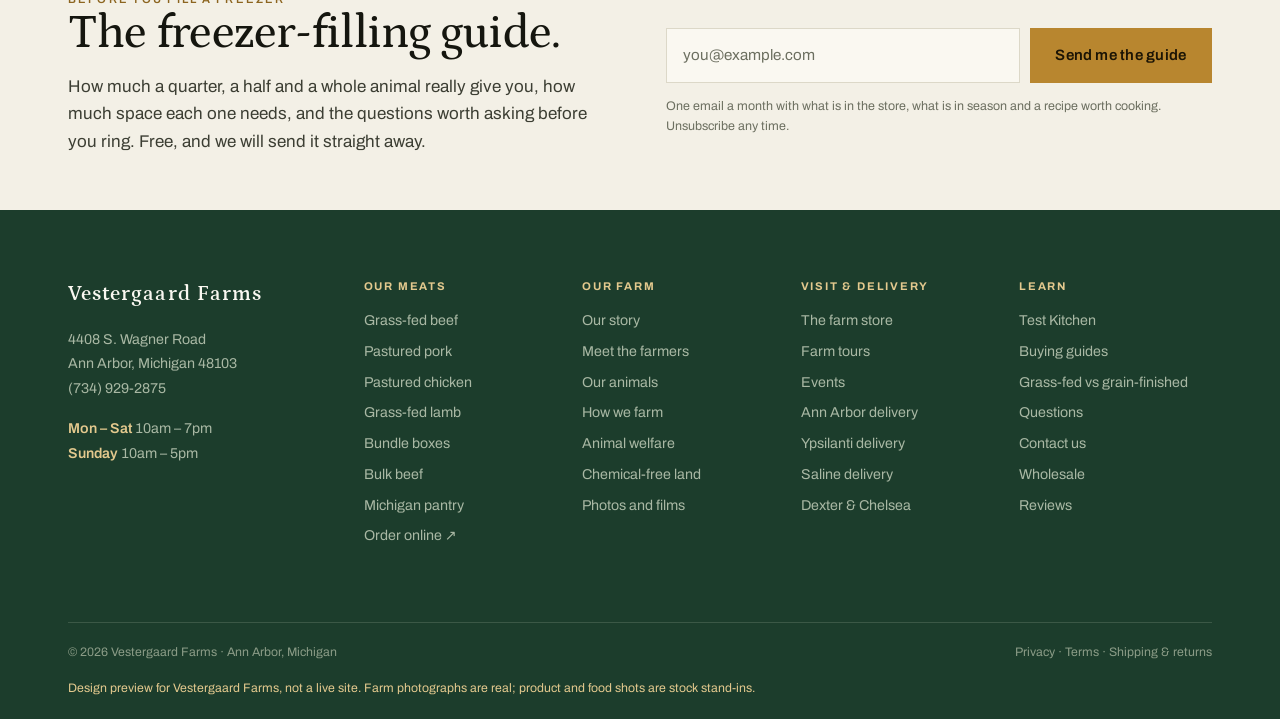
==== commit 2d2b70da: "Refactor navigation and product presentation for improved user experience - Updated navigation links" ====
--- a/index.html
+++ b/index.html
@@ -30,15 +30,15 @@
   <div class="wrap">
     <a class="mark" href="index.html">Vestergaard Farms<small>Ann Arbor, Michigan</small></a>
     <nav class="nav" aria-label="Primary">
-      <a href="shop-grass-fed-beef.html">Shop</a><a href="bulk-beef.html">Bulk Beef</a>
+      <a href="index.html" aria-current="page">Home</a><a href="shop-grass-fed-beef.html">Our Meats</a>
+      <a href="bulk-beef.html">Bulk Beef</a><a href="index.html#delivery">Delivery</a>
       <a href="index.html#farm">Our Farm</a><a href="index.html#visit">Visit</a>
-      <a href="index.html#delivery">Delivery</a><a href="index.html#kitchen">Test Kitchen</a>
       <a href="index.html#about">About</a>
     </nav>
     <div class="tools">
       <a class="hide-xs" href="#">Search</a>
-      <a class="hide-xs" href="#">Account</a>
-      <a class="cart" href="#">Cart <span class="num">(0)</span></a>
+      <a class="btn btn--gold btn--sm" href="https://app.barn2door.com/QAELV/all" target="_blank" rel="noopener">
+        Shop online <span class="ext" aria-hidden="true">&#8599;</span></a>
     </div>
   </div>
 </header>
@@ -62,7 +62,7 @@
       pasture. No hormones, no antibiotics, no GMO feed. Collect at the farm store, or have
       it delivered on Friday.</p>
     <div class="cta-row">
-      <a class="btn btn--gold" href="shop-grass-fed-beef.html">Shop the farm store</a>
+      <a class="btn btn--gold" href="shop-grass-fed-beef.html">See what we raise</a>
       <a class="btn btn--ghost" href="#visit">Plan a visit</a>
     </div>
     <p class="hero__towns">Ann Arbor <span>/</span> Ypsilanti <span>/</span> Saline
@@ -89,54 +89,55 @@
 <section class="band" id="shop">
   <div class="wrap">
     <div class="note"><b>Why this sits directly under the hero</b>The homepage currently
-      opens with a paragraph of text and no way to buy anything. Putting the catalogue here
-      is the single biggest change on the page. Each tile is a real category page indexed
-      under your own domain, which is exactly what the Barn2Door storefront cannot do.</div>
+      opens with a paragraph of text and no way to see what you actually sell. Each tile here
+      is an information page on your own domain, describing the cuts, the weights and how to
+      cook them. Ordering still happens in your Barn2Door store; what changes is that the
+      searching, the reading and the deciding now happen on vestergaardfarms.com.</div>
 
     <div class="note"><b>What the empty frames are telling you</b>Every photograph on this page comes from your existing library. The numbered frames are the nine shots that do not exist yet, and almost all of them are product: the cuts themselves, a packed bundle box, the Michigan shelves, and food on a plate. That is the whole argument for the photography day in one glance.</div>
 
     <div class="head">
       <div>
-        <p class="eyebrow">Shop by cut</p>
+        <p class="eyebrow">What we raise</p>
         <h2 class="h-lg">Everything we raise, and a few things we don't.</h2>
         <p>Beef, pork, chicken and lamb come off our own pasture. Salmon and the pantry
           shelves come from producers we know by name.</p>
       </div>
-      <a class="link-more" href="shop-grass-fed-beef.html">All products</a>
+      <a class="link-more" href="https://app.barn2door.com/QAELV/all" target="_blank" rel="noopener">Order in our store &#8599;</a>
     </div>
 
     <div class="cats">
       <a class="cat" href="shop-grass-fed-beef.html"><div class="shot"><img src="images/cat-beef.jpg" width="800" height="800" loading="lazy" alt="Two Belted Galloway calves on pasture"><span class="plate__cap">On our pasture &middot; cut shots to come</span></div>
         <div class="cat__body"><span class="cat__name">Grass-Fed Beef</span>
-        <span class="cat__count num">24 cuts</span></div></a>
+        <span class="cat__count">Steaks, roasts, ground</span></div></a>
 
       <a class="cat" href="#"><div class="shot"><img src="images/cat-pork.jpg" width="800" height="800" loading="lazy" alt="Pastured pigs feeding outdoors"><span class="plate__cap">On our pasture &middot; cut shots to come</span></div>
         <div class="cat__body"><span class="cat__name">Pastured Pork</span>
-        <span class="cat__count num">19 cuts</span></div></a>
+        <span class="cat__count">Chops, bacon, sausage</span></div></a>
 
       <a class="cat" href="#"><div class="shot"><img src="images/cat-chicken.jpg" width="800" height="533" loading="lazy" alt="Free-range hens on grass"><span class="plate__cap">On our pasture &middot; cut shots to come</span></div>
         <div class="cat__body"><span class="cat__name">Pastured Chicken</span>
-        <span class="cat__count num">11 cuts</span></div></a>
+        <span class="cat__count">Whole birds and parts</span></div></a>
 
       <a class="cat" href="#"><div class="shot"><img src="images/cat-lamb.jpg" width="800" height="600" loading="lazy" alt="Lamb loin chops"><span class="plate__cap">Stock image &middot; your cuts to be shot</span></div>
         <div class="cat__body"><span class="cat__name">Grass-Fed Lamb</span>
-        <span class="cat__count num">9 cuts</span></div></a>
+        <span class="cat__count">Chops, leg, ground</span></div></a>
 
       <a class="cat" href="#"><div class="shot"><img src="images/cat-salmon.jpg" width="800" height="616" loading="lazy" alt="A raw salmon fillet"><span class="plate__cap">Stock image &middot; your cuts to be shot</span></div>
         <div class="cat__body"><span class="cat__name">Wild Salmon</span>
-        <span class="cat__count num">5 cuts</span></div></a>
+        <span class="cat__count">Fillets and portions</span></div></a>
 
       <a class="cat" href="#"><div class="shot"><img src="images/cat-bundles.jpg" width="800" height="600" loading="lazy" alt="A freezer of packaged meat portions"><span class="plate__cap">Stock image &middot; your box to be shot</span></div>
         <div class="cat__body"><span class="cat__name">Bundle Boxes</span>
-        <span class="cat__count num">6 sizes</span></div></a>
+        <span class="cat__count">Mixed monthly boxes</span></div></a>
 
       <a class="cat" href="bulk-beef.html"><div class="shot"><img src="images/cat-bulk.jpg" width="516" height="852" loading="lazy" alt="A chest freezer filled with wrapped cuts of beef"><span class="plate__cap">From your blog artwork &middot; to be re-shot</span></div>
         <div class="cat__body"><span class="cat__name">Bulk Beef</span>
-        <span class="cat__count num">&frac14; &frac12; whole</span></div></a>
+        <span class="cat__count">Quarter, half, whole</span></div></a>
 
       <a class="cat" href="#"><div class="shot"><img src="images/cat-pantry.jpg" width="800" height="600" loading="lazy" alt="A bottle of pure maple syrup"><span class="plate__cap">Stock image &middot; your shelves to be shot</span></div>
         <div class="cat__body"><span class="cat__name">Michigan Pantry</span>
-        <span class="cat__count num">200+ items</span></div></a>
+        <span class="cat__count">Honey, syrup, cheese</span></div></a>
     </div>
   </div>
 </section>
@@ -144,18 +145,19 @@
 <!-- ══════════════════════════════════════════ bundles -->
 <section class="band band--pale rule-top">
   <div class="wrap">
-    <div class="note"><b>Prices are the point</b>There is no price anywhere on the current
-      website. Showing price and price per pound together lets someone judge value without
-      picking up the phone, and price per pound is what bulk buyers actually compare.</div>
+    <div class="note"><b>Say what is in the box</b>The current site links to "Meat bundle
+      boxes" with no description of what is in one. Listing the contents and the weight here
+      is what turns a curious visitor into someone who clicks through to the store ready to
+      buy. Current pricing stays in Barn2Door, where you already maintain it.</div>
 
     <div class="head">
       <div>
         <p class="eyebrow">Bundle boxes</p>
         <h2 class="h-lg">A month of meals, packed and ready.</h2>
-        <p>Mixed boxes at a better price per pound than buying cut by cut. Change or skip
-          any month.</p>
-      </div>
-      <a class="link-more" href="#">Compare all six boxes</a>
+        <p>A mixed selection, packed and frozen, so you are not choosing cut by cut every
+          week. Change or skip any month.</p>
+      </div>
+      <a class="link-more" href="https://app.barn2door.com/QAELV/all" target="_blank" rel="noopener">See the boxes in our store &#8599;</a>
     </div>
 
     <div class="bundles">
@@ -167,9 +169,8 @@
             <li>2 lb ground beef</li><li>2 ribeye steaks</li><li>1 whole chicken</li>
             <li>1 lb pork sausage</li><li>1 chuck roast</li>
           </ul>
-          <p class="bundle__price"><span class="bundle__amt num">$149</span>
-            <span class="bundle__per num">$14.90 / lb</span></p>
-          <a class="btn btn--ghost btn--sm btn--block" href="#">Add to cart</a>
+          <a class="btn btn--ghost btn--sm btn--block bundle__go" href="https://app.barn2door.com/QAELV/all"
+             target="_blank" rel="noopener">See it in our store &#8599;</a>
         </div>
       </article>
 
@@ -183,9 +184,8 @@
             <li>2 whole chickens</li><li>2 lb pork chops</li><li>1 lb bacon</li>
             <li>2 roasts, your choice</li>
           </ul>
-          <p class="bundle__price"><span class="bundle__amt num">$279</span>
-            <span class="bundle__per num">$13.95 / lb</span></p>
-          <a class="btn btn--gold btn--sm btn--block" href="#">Add to cart</a>
+          <a class="btn btn--gold btn--sm btn--block bundle__go" href="https://app.barn2door.com/QAELV/all"
+             target="_blank" rel="noopener">See it in our store &#8599;</a>
         </div>
       </article>
 
@@ -198,9 +198,8 @@
             <li>4 whole chickens</li><li>5 lb pork, mixed</li><li>2 lb bacon</li>
             <li>4 roasts</li><li>Soup bones</li>
           </ul>
-          <p class="bundle__price"><span class="bundle__amt num">$529</span>
-            <span class="bundle__per num">$13.23 / lb</span></p>
-          <a class="btn btn--ghost btn--sm btn--block" href="#">Add to cart</a>
+          <a class="btn btn--ghost btn--sm btn--block bundle__go" href="https://app.barn2door.com/QAELV/all"
+             target="_blank" rel="noopener">See it in our store &#8599;</a>
         </div>
       </article>
     </div>
@@ -215,13 +214,13 @@
         <p class="eyebrow eyebrow--lt">How it works</p>
         <h2 class="h-lg">Three steps, and none of them is a phone call.</h2>
       </div>
-      <a class="link-more" href="#">Delivery areas and cut-offs</a>
+      <a class="link-more" href="#delivery">Delivery areas and cut-offs</a>
     </div>
     <div class="steps">
       <div class="step"><span class="step__n num">1</span>
-        <h3 class="h-sm">Order online, any hour</h3>
-        <p>Fill your basket and pay at checkout. No PDF to download, no card number read
-          down the phone.</p></div>
+        <h3 class="h-sm">Read up here, order there</h3>
+        <p>Work out what you want on this site, then click through to our online store to
+          fill a basket and pay. It opens in a new tab.</p></div>
       <div class="step"><span class="step__n num">2</span>
         <h3 class="h-sm">Choose pickup or delivery</h3>
         <p>Collect at the farm store seven days a week, or order by Wednesday noon for
@@ -261,7 +260,7 @@
         </dl>
         <div class="cta-row" style="margin-top:1.5rem">
           <a class="btn btn--gold" href="#">Get directions</a>
-          <a class="btn btn--ghost" href="#">What's in stock this week</a>
+          <a class="btn btn--ghost" href="#">What is on the shelves</a>
         </div>
       </div>
     </div>
@@ -479,6 +478,31 @@
   </div>
 </section>
 
+<!-- ══════════════════════════════════════════ order band -->
+<section class="band band--tight band--dark" id="order">
+  <div class="wrap">
+    <div class="note"><b>One clear exit to the store</b>Ordering stays in Barn2Door, so the
+      job of this site is to answer every question and then hand people over at the right
+      moment. One consistent button, in one consistent place, doing one thing.</div>
+
+    <div class="handoff">
+      <div>
+        <p class="eyebrow eyebrow--lt">Ready to order</p>
+        <h2 class="h-lg">Everything above is on the shelves right now.</h2>
+        <p class="prose" style="margin-top:.8rem">Our online store carries the full list with
+          current weights, prices and availability. Collect at the farm store seven days a
+          week, or choose Friday delivery at checkout.</p>
+      </div>
+      <div class="handoff__act">
+        <a class="btn btn--gold" href="https://app.barn2door.com/QAELV/all" target="_blank" rel="noopener">
+          Order in our online store <span class="ext" aria-hidden="true">&#8599;</span></a>
+        <p class="fineprint">Opens our store in a new tab. Prices and stock are kept there,
+          so they are always current.</p>
+      </div>
+    </div>
+  </div>
+</section>
+
 <!-- ══════════════════════════════════════════ signup -->
 <section class="band band--tight rule-top" id="learn">
   <div class="wrap">
@@ -487,8 +511,8 @@
         <p class="eyebrow">Before you fill a freezer</p>
         <h2 class="h-lg">The freezer-filling guide.</h2>
         <p class="prose" style="margin-top:.75rem">How much a quarter, a half and a whole
-          animal really give you, how much space each one needs, and what it works out at
-          per pound. Free, and we will send it straight away.</p>
+          animal really give you, how much space each one needs, and the questions worth
+          asking before you ring. Free, and we will send it straight away.</p>
       </div>
       <div>
         <form class="form" onsubmit="return false">
@@ -514,11 +538,12 @@
         <p class="foot__addr"><b>Mon &ndash; Sat</b> <span class="num">10am &ndash; 7pm</span><br>
           <b>Sunday</b> <span class="num">10am &ndash; 5pm</span></p>
       </div>
-      <div><h4>Shop</h4><ul>
+      <div><h4>Our meats</h4><ul>
         <li><a href="shop-grass-fed-beef.html">Grass-fed beef</a></li><li><a href="#">Pastured pork</a></li>
         <li><a href="#">Pastured chicken</a></li><li><a href="#">Grass-fed lamb</a></li>
         <li><a href="#">Bundle boxes</a></li><li><a href="bulk-beef.html">Bulk beef</a></li>
-        <li><a href="#">Michigan pantry</a></li><li><a href="#">Gift cards</a></li></ul></div>
+        <li><a href="#">Michigan pantry</a></li>
+        <li><a href="https://app.barn2door.com/QAELV/all" target="_blank" rel="noopener">Order online &#8599;</a></li></ul></div>
       <div><h4>Our farm</h4><ul>
         <li><a href="#">Our story</a></li><li><a href="#">Meet the farmers</a></li>
         <li><a href="#">Our animals</a></li><li><a href="#">How we farm</a></li>
--- a/assets/site.css
+++ b/assets/site.css
@@ -745,3 +745,55 @@
   .yrow__how{grid-column:2/-1;justify-self:start}
 }
 .yc__foot{padding:.95rem clamp(1.1rem,3vw,1.8rem);font-size:.79rem;color:var(--muted)}
+
+/* ------------------------------------------------------- off-site handoff */
+/* the store is a third-party platform, so every link that leaves says so */
+.ext{font-size:.85em;line-height:1;display:inline-block;transform:translateY(-1px)}
+.masthead .btn--sm{padding:.5rem .9rem}
+.handoff{display:grid;grid-template-columns:1.35fr 1fr;gap:clamp(1.6rem,4vw,3.2rem);
+  align-items:center}
+@media (max-width:860px){.handoff{grid-template-columns:1fr}}
+.handoff__act{display:flex;flex-direction:column;align-items:flex-start;gap:.9rem}
+.handoff__act .btn{font-size:1rem;padding:1.05rem 1.9rem}
+.handoff__act .fineprint{margin:0;max-width:34ch;color:#8B9C87}
+.bundle__go{margin-top:auto}
+/* cards describe a cut and hand off; they never transact */
+.prod__go{display:inline-flex;align-items:center;gap:.35rem;font-size:.84rem;
+  font-weight:600;color:var(--green);border-bottom:1.5px solid var(--gold);
+  padding-bottom:2px}
+.prod:hover .prod__go{color:var(--gold-dp)}
+.prod--gold .prod__go{color:var(--gold-dp)}
+.feature__note{font-size:.86rem;max-width:36ch;margin:0}
+.feature__foot{align-items:center}
+.share__ask{font-size:.83rem;color:var(--muted);margin-top:auto;padding-top:.9rem;
+  border-top:1px solid var(--rule)}
+
+/* ------------------------------------------------------------ trade-off */
+.tradeoff{display:grid;grid-template-columns:1fr 1fr;gap:1px;background:var(--rule);
+  border:1px solid var(--rule)}
+@media (max-width:860px){.tradeoff{grid-template-columns:1fr}}
+.tradeoff__col{background:var(--bone);padding:clamp(1.2rem,2.6vw,1.7rem)}
+.tradeoff__col--win{background:#FBF3E4}
+.tradeoff__head{font-size:.69rem;font-weight:700;letter-spacing:.15em;text-transform:uppercase;
+  color:var(--gold-dp);margin-bottom:1rem;padding-bottom:.7rem;
+  border-bottom:1px solid var(--rule)}
+.tradeoff li{position:relative;padding-left:1.15rem;margin-bottom:.85rem;font-size:.92rem;
+  line-height:1.55}
+.tradeoff li:last-child{margin-bottom:0}
+.tradeoff li::before{content:"";position:absolute;left:0;top:.64em;width:5px;height:5px;
+  background:var(--gold)}
+.tradeoff li b{font-family:var(--serif);font-size:1rem;font-weight:600;color:var(--ink);
+  display:block;margin-bottom:.12rem}
+
+/* ------------------------------------------------------------ ask card */
+.askcard{background:rgba(250,248,241,.06);border:1px solid rgba(191,204,186,.28);
+  padding:clamp(1.3rem,3vw,1.9rem);align-self:start}
+.askcard .h-md{color:var(--bone)}
+.askcard>p{font-size:.9rem;margin-top:.5rem}
+.asklist{counter-reset:a;margin-top:1.2rem;border-top:1px solid rgba(191,204,186,.24)}
+.asklist li{counter-increment:a;position:relative;padding:.85rem 0 .85rem 2.2rem;
+  border-bottom:1px solid rgba(191,204,186,.24);font-size:.9rem;line-height:1.5}
+.asklist li::before{content:counter(a,decimal-leading-zero);position:absolute;left:0;
+  top:.95rem;font-family:var(--serif);font-size:.9rem;color:var(--gold)}
+.asklist b{display:block;color:var(--bone);font-family:var(--serif);font-size:1rem;
+  font-weight:600;margin-bottom:.12rem}
